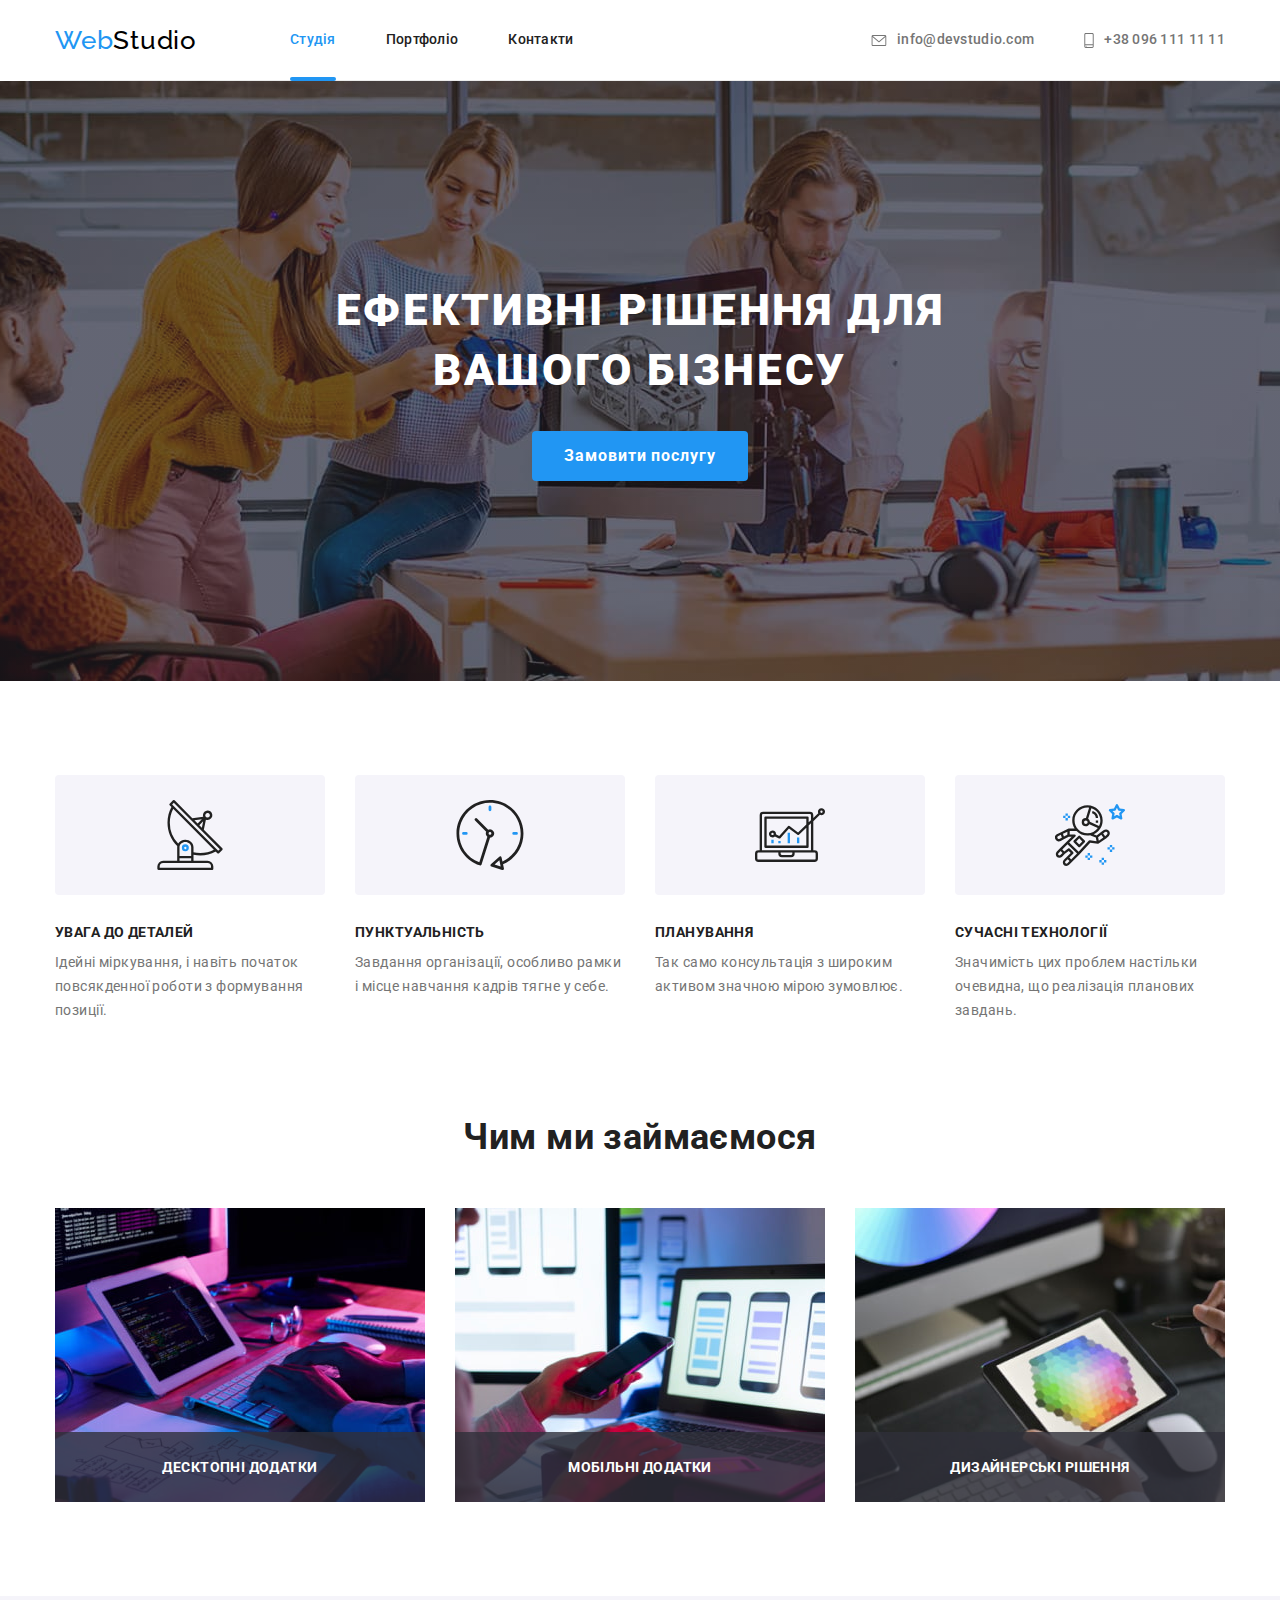
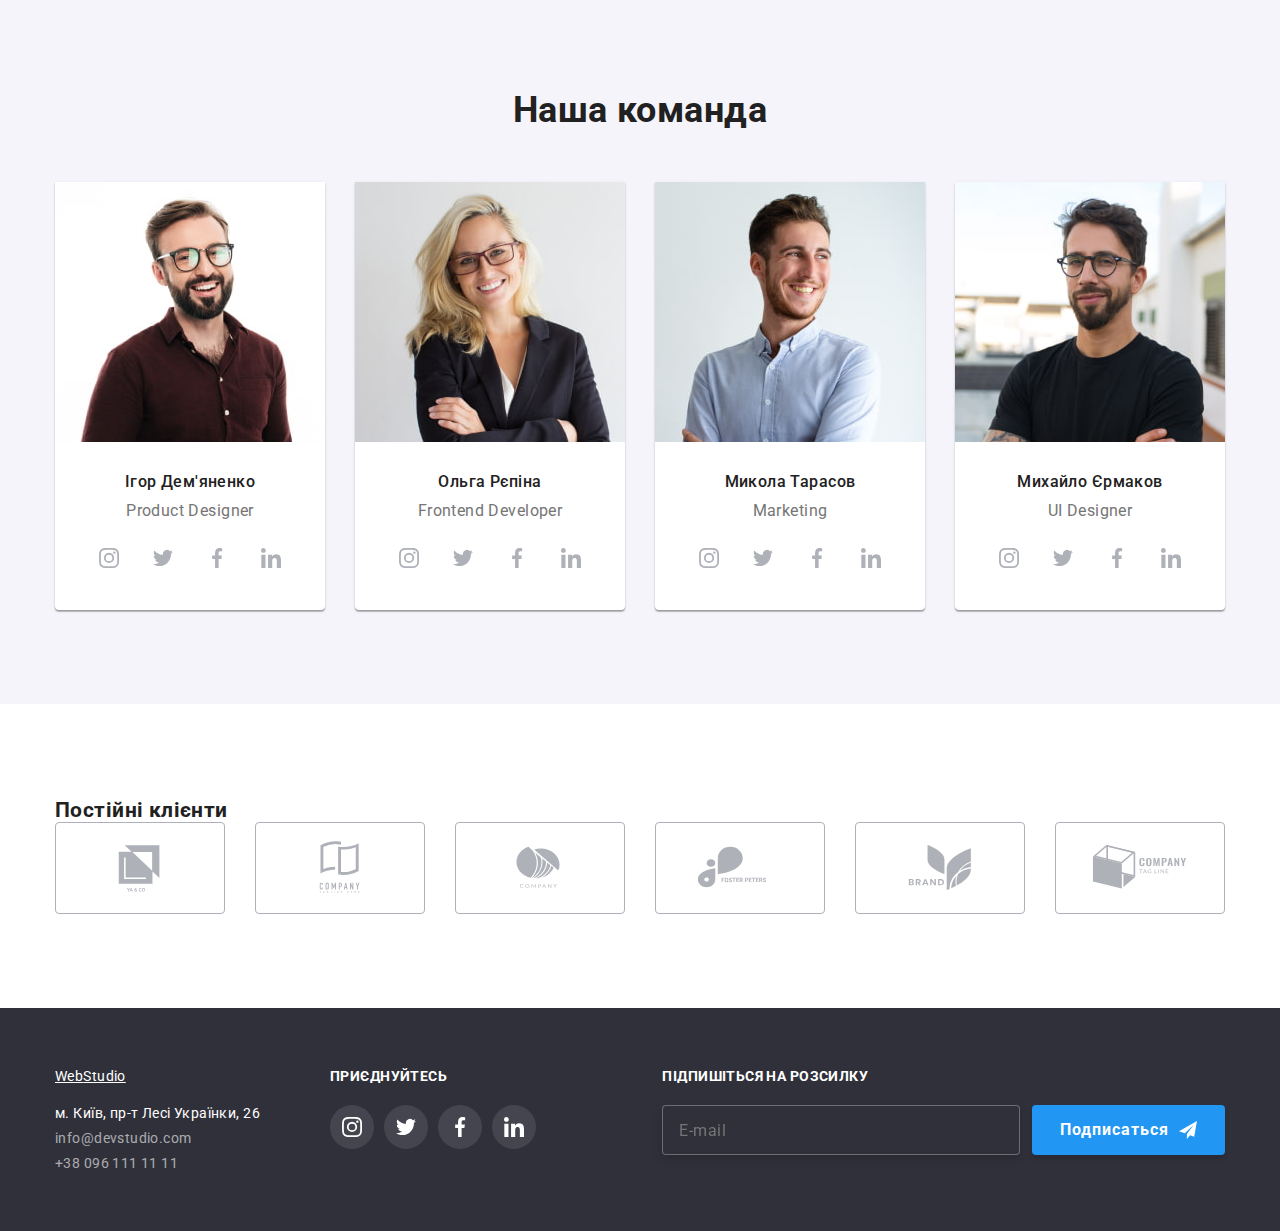
==== index.html @ 1194fc06 "1" ====
<!DOCTYPE html>
<html lang="uk">
  <head>
    <meta charset="UTF-8" />
    <meta http-equiv="X-UA-Compatible" content="IE=edge" />
    <meta name="viewport" content="width=device-width, initial-scale=1.0" />
    <title>WebStudio</title>
    <link
      href="https://fonts.googleapis.com/css2?family=Raleway:wght@700&family=Roboto:wght@400;500;700;900&display=swap"
      rel="stylesheet"
    />
    <link
      rel="stylesheet"
      href="https://cdnjs.cloudflare.com/ajax/libs/modern-normalize/1.1.0/modern-normalize.min.css"
    />
    <link rel="stylesheet" href="./css/styles.css" />
  </head>

  <body>
    <header class="container">
      <div class="site__header">
        <nav class="site__nav">
          <a lang="en" href="./index.html" class="site__logo">
            <span class="site__halflogo">Web</span>Studio</a
          >
          <ul class="nav__menu">
            <li>
              <a href="./index.html" class="nav__link nav__link--current">Студія</a>
            </li>
            <li><a href="./portfolio.html" class="nav__link">Портфоліо</a></li>
            <li><a href="" class="nav__link">Контакти</a></li>
          </ul>
        </nav>
        <ul class="contacts">
          <li class="contacts__list">
            <a lang="en" href="mailto:info@devstudio.com" class="contacts__link">
              <svg class="contacts__icon" width="16" height="12">
                <use href="./images/icons.svg#icon-envelope"></use>
              </svg>
              info@devstudio.com
            </a>
          </li>
          <li class="contacts__list">
            <a href="tel:+380961111111" class="contacts__link">
              <svg class="contacts__icon" width="10" height="16">
                <use href="./images/icons.svg#icon-smartphone"></use>
              </svg>
              +38 096 111 11 11
            </a>
          </li>
        </ul>
      </div>
    </header>
    <main>
      <div class="hero__overlay">
        <section class="hero__page">
          <h1 class="hero__title">ЕФЕКТИВНІ РІШЕННЯ ДЛЯ ВАШОГО БІЗНЕСУ</h1>
          <button data-modal-open type="button" class="hero__button">Замовити послугу</button>
        </section>
      </div>

      <section class="section">
        <div class="container">
          <h2 class="hidden">Наші переваги</h2>
          <ul class="advantage">
            <li class="advantage__list">
              <div class="advantage__body">
                <svg width="70" height="70">
                  <use href="./images/icons.svg#icon-antenna-1"></use>
                </svg>
              </div>
              <h3 class="advantage__subtitle">УВАГА ДО ДЕТАЛЕЙ</h3>
              <p class="advantage__text">
                Ідейні міркування, і навіть початок повсякденної роботи з формування позиції.
              </p>
            </li>
            <li class="advantage__list">
              <div class="advantage__body">
                <svg width="70" height="70">
                  <use href="./images/icons.svg#icon-clock-1"></use>
                </svg>
              </div>
              <h3 class="advantage__subtitle">ПУНКТУАЛЬНІСТЬ</h3>
              <p class="advantage__text">
                Завдання організації, особливо рамки і місце навчання кадрів тягне у себе.
              </p>
            </li>
            <li class="advantage__list">
              <div class="advantage__body">
                <svg width="70" height="70">
                  <use href="./images/icons.svg#icon-diagram"></use>
                </svg>
              </div>
              <h3 class="advantage__subtitle">ПЛАНУВАННЯ</h3>
              <p class="advantage__text">
                Так само консультація з широким активом значною мірою зумовлює.
              </p>
            </li>
            <li class="advantage__list">
              <div class="advantage__body">
                <svg width="70" height="70">
                  <use href="./images/icons.svg#icon-astronaut-1"></use>
                </svg>
              </div>
              <h3 class="advantage__subtitle">СУЧАСНІ ТЕХНОЛОГІЇ</h3>
              <p class="advantage__text">
                Значимість цих проблем настільки очевидна, що реалізація планових завдань.
              </p>
            </li>
          </ul>
        </div>
      </section>

      <section class="section">
        <div class="container">
          <h2 class="section__title">Чим ми займаємося</h2>
          <ul class="specialization">
            <li class="specialization__list">
              <div class="specialization__overlay">
                <img src="./images/1.jpg" alt="Створення вашого сайту" width="370" height="294" />
                <p class="specialization__text">ДЕСКТОПНІ ДОДАТКИ</p>
              </div>
            </li>
            <li class="specialization__list">
              <div class="specialization__overlay">
                <img src="./images/2.jpg" alt="Розробка макету" width="370" height="294" />
                <p class="specialization__text">МОБІЛЬНІ ДОДАТКИ</p>
              </div>
            </li>
            <li class="specialization__list">
              <div class="specialization__overlay">
                <img src="./images/3.jpg" alt="Робота над дизайном" width="370" height="294" />
                <p class="specialization__text">ДИЗАЙНЕРСЬКІ РІШЕННЯ</p>
              </div>
            </li>
          </ul>
        </div>
      </section>

      <section class="section">
        <div class="container">
          <h2 class="section__title">Наша команда</h2>
          <ul class="teammates">
            <li class="teammates__list">
              <img src="./images/4.jpg" alt="Наш продуктовий дизайнер" width="270" height="260" />
              <div class="teammates__body">
                <h3 class="teammates__name">Ігор Дем'яненко</h3>
                <p lang="en" class="teammates__profession">Product Designer</p>
                <ul class="social-networks">
                  <li class="social-networks__list">
                    <a href="" class="social-networks__link">
                      <svg width="20" height="20">
                        <use href="./images/icons.svg#icon-instagram"></use>
                      </svg>
                    </a>
                  </li>
                  <li class="social-networks__list">
                    <a href="" class="social-networks__link">
                      <svg width="20" height="20">
                        <use href="./images/icons.svg#icon-twitter"></use>
                      </svg>
                    </a>
                  </li>
                  <li class="social-networks__list">
                    <a href="" class="social-networks__link">
                      <svg width="20" height="20">
                        <use href="./images/icons.svg#icon-facebook"></use>
                      </svg>
                    </a>
                  </li>
                  <li class="social-networks__list">
                    <a href="" class="social-networks__link">
                      <svg width="20" height="20">
                        <use href="./images/icons.svg#icon-linkedin"></use>
                      </svg>
                    </a>
                  </li>
                </ul>
              </div>
            </li>
            <li class="teammates__list">
              <img src="./images/5.jpg" alt="Наш фронтенд розробник" width="270" height="260" />
              <div class="teammates__body">
                <h3 class="teammates__name">Ольга Рєпіна</h3>
                <p lang="en" class="teammates__profession">Frontend Developer</p>
                <ul class="social-networks">
                  <li class="social-networks__list">
                    <a href="" class="social-networks__link">
                      <svg width="20" height="20">
                        <use href="./images/icons.svg#icon-instagram"></use>
                      </svg>
                    </a>
                  </li>
                  <li class="social-networks__list">
                    <a href="" class="social-networks__link">
                      <svg width="20" height="20">
                        <use href="./images/icons.svg#icon-twitter"></use>
                      </svg>
                    </a>
                  </li>
                  <li class="social-networks__list">
                    <a href="" class="social-networks__link">
                      <svg width="20" height="20">
                        <use href="./images/icons.svg#icon-facebook"></use>
                      </svg>
                    </a>
                  </li>
                  <li class="social-networks__list">
                    <a href="" class="social-networks__link">
                      <svg width="20" height="20">
                        <use href="./images/icons.svg#icon-linkedin"></use>
                      </svg>
                    </a>
                  </li>
                </ul>
              </div>
            </li>
            <li class="teammates__list">
              <img src="./images/6.jpg" alt="Наш маркетолог" width="270" height="260" />
              <div class="teammates__body">
                <h3 class="teammates__name">Микола Тарасов</h3>
                <p lang="en" class="teammates__profession">Marketing</p>
                <ul class="social-networks">
                  <li class="social-networks__list">
                    <a href="" class="social-networks__link">
                      <svg width="20" height="20">
                        <use href="./images/icons.svg#icon-instagram"></use>
                      </svg>
                    </a>
                  </li>
                  <li class="social-networks__list">
                    <a href="" class="social-networks__link">
                      <svg width="20" height="20">
                        <use href="./images/icons.svg#icon-twitter"></use>
                      </svg>
                    </a>
                  </li>
                  <li class="social-networks__list">
                    <a href="" class="social-networks__link">
                      <svg width="20" height="20">
                        <use href="./images/icons.svg#icon-facebook"></use>
                      </svg>
                    </a>
                  </li>
                  <li class="social-networks__list">
                    <a href="" class="social-networks__link">
                      <svg width="20" height="20">
                        <use href="./images/icons.svg#icon-linkedin"></use>
                      </svg>
                    </a>
                  </li>
                </ul>
              </div>
            </li>
            <li class="teammates__list">
              <img src="./images/7.jpg" alt="Наш ЮІ дизайнер" width="270" height="260" />
              <div class="teammates__body">
                <h3 class="teammates__name">Михайло Єрмаков</h3>
                <p lang="en" class="teammates__profession">UI Designer</p>
                <ul class="social-networks">
                  <li class="social-networks__list">
                    <a href="" class="social-networks__link">
                      <svg width="20" height="20">
                        <use href="./images/icons.svg#icon-instagram"></use>
                      </svg>
                    </a>
                  </li>
                  <li class="social-networks__list">
                    <a href="" class="social-networks__link">
                      <svg width="20" height="20">
                        <use href="./images/icons.svg#icon-twitter"></use>
                      </svg>
                    </a>
                  </li>
                  <li class="social-networks__list">
                    <a href="" class="social-networks__link">
                      <svg width="20" height="20">
                        <use href="./images/icons.svg#icon-facebook"></use>
                      </svg>
                    </a>
                  </li>
                  <li class="social-networks__list">
                    <a href="" class="social-networks__link">
                      <svg width="20" height="20">
                        <use href="./images/icons.svg#icon-linkedin"></use>
                      </svg>
                    </a>
                  </li>
                </ul>
              </div>
            </li>
          </ul>
        </div>
      </section>

      <section class="section clients">
        <div class="container">
          <h2 class="title-section">Постійні клієнти</h2>
          <ul class="page-clients">
            <li class="container-icon">
              <a href="" class="link-clients"
                ><svg width="106" height="60">
                  <use href="./images/icons.svg#icon-company1"></use>
                </svg>
              </a>
            </li>
            <li class="container-icon">
              <a href="" class="link-clients"
                ><svg width="106" height="60">
                  <use href="./images/icons.svg#icon-company2"></use>
                </svg>
              </a>
            </li>
            <li class="container-icon">
              <a href="" class="link-clients"
                ><svg width="106" height="60">
                  <use href="./images/icons.svg#icon-company3"></use>
                </svg>
              </a>
            </li>
            <li class="container-icon">
              <a href="" class="link-clients"
                ><svg width="106" height="60">
                  <use href="./images/icons.svg#icon-company4"></use>
                </svg>
              </a>
            </li>
            <li class="container-icon">
              <a href="" class="link-clients"
                ><svg width="106" height="60">
                  <use href="./images/icons.svg#icon-company5"></use>
                </svg>
              </a>
            </li>
            <li class="container-icon">
              <a href="" class="link-clients"
                ><svg width="106" height="60">
                  <use href="./images/icons.svg#icon-company6"></use>
                </svg>
              </a>
            </li>
          </ul>
        </div>
      </section>
    </main>

    <footer class="page-footer">
      <div class="container divfooter">
        <div>
          <a lang="en" href="./index.html" class="logo footer">
            <span class="halflogo">Web</span>Studio</a
          >
          <address class="address">
            <ul class="ulfooter">
              <li class="lifooter">
                <a
                  class="link addresslink"
                  href="https://www.google.com/maps/place/%D0%B1%D1%83%D0%BB.+%D0%9B%D0%B5%D1%81%D0%B8+%D0%A3%D0%BA%D1%80%D0%B0%D0%B8%D0%BD%D0%BA%D0%B8,+26,+%D0%9A%D0%B8%D0%B5%D0%B2,+02000/@50.4265807,30.5383858,17z/data=!3m1!4b1!4m5!3m4!1s0x40d4cf0e033ecbe9:0x57a4dffefec77da0!8m2!3d50.4265807!4d30.5383858"
                  target="_blank"
                  rel="noopener noreferrer"
                  >м. Київ, пр-т Лесі Українки, 26</a
                >
              </li>
              <li class="lifooter">
                <a lang="en" href="mailto:info@devstudio.com" class="contacts-footer">
                  info@devstudio.com</a
                >
              </li>
              <li class="lifooter">
                <a href="tel:+380961111111" class="contacts-footer">+38 096 111 11 11</a>
              </li>
            </ul>
          </address>
        </div>
        <div class="social-footer">
          <b class="makeit">ПРИЄДНУЙТЕСЬ</b>
          <ul class="footer-links">
            <li class="social-list">
              <a href="" class="social-networks__link">
                <svg width="20" height="20">
                  <use href="./images/icons.svg#icon-instagram"></use>
                </svg>
              </a>
            </li>
            <li class="social-list">
              <a href="" class="social-networks__link">
                <svg width="20" height="20">
                  <use href="./images/icons.svg#icon-twitter"></use>
                </svg>
              </a>
            </li>
            <li class="social-list">
              <a href="" class="social-networks__link">
                <svg width="20" height="20">
                  <use href="./images/icons.svg#icon-facebook"></use>
                </svg>
              </a>
            </li>
            <li class="social-list">
              <a href="" class="social-networks__link">
                <svg width="20" height="20">
                  <use href="./images/icons.svg#icon-linkedin"></use>
                </svg>
              </a>
            </li>
          </ul>
        </div>
        <div class="form-footer">
          <form class="form">
            <b class="form-title">ПІДПИШІТЬСЯ НА РОЗСИЛКУ</b>
            <div class="form-elements">
              <label for="mail"></label>
              <input type="email" name="mail" id="mail" placeholder="E-mail" />
              <button class="button-subscribe" type="button">
                Подписаться
                <svg class="subscribe-icon" width="18" height="18">
                  <use href="./images/icons.svg#icon-icon-send"></use>
                </svg>
              </button>
            </div>
          </form>
        </div>
      </div>
    </footer>
    <div class="backdrop is-hidden" data-modal>
      <div class="modal">
        <form class="form js-speaker-form">
          <button type="button" class="close-modal" data-modal-close>
            <svg class="close-button" width="30" height="30">
              <use href="./images/icons.svg#icon-close-black-18dp-2-1"></use>
            </svg>
          </button>
          <b class="modal-title">Залиште свої дані, ми вам передзвонимо</b>
          <div class="form-field">
            <label class="form-text" for="name">Ім'я</label>
            <input class="field-form" type="text" name="name" id="name" />
            <svg class="icon-form" width="18" height="18">
              <use href="./images/icons.svg#icon-person-black"></use>
            </svg>
          </div>

          <div class="form-field">
            <label class="form-text" for="tel">Телефон</label>
            <input class="field-form" type="tel" name="tel" id="tel" />
            <svg class="icon-form" width="18" height="18">
              <use href="./images/icons.svg#icon-phone-black"></use>
            </svg>
          </div>

          <div class="form-field">
            <label class="form-text" for="email">Пошта</label>
            <input class="field-form" type="email" name="email" id="email" />
            <svg class="icon-form" width="18" height="18">
              <use href="./images/icons.svg#icon-email-black"></use>
            </svg>
          </div>

          <div class="form-field">
            <label class="form-text" for="comment">Коментар</label>
            <textarea
              class=""
              name="comment"
              id="comment"
              rows="8"
              placeholder="Введіть текст"
            ></textarea>
          </div>

          <div class="form-field-agree">
            <label class="contract-text">
              <input class="checkbox" type="checkbox" name="policy" />
              <svg class="icon-checkbox" width="16" height="15">
                <use href="./images/icons.svg#icon-icon-check"></use>
              </svg>

              <svg class="tutitu" width="16" height="15">
                <use href="./images/icons.svg#icon-empty-checkbox"></use>
              </svg>

              Погоджуюся з розсилкою та приймаю&nbsp;
              <a class="link-contract" href="">Умови договору</a>
            </label>
          </div>

          <div class="button-sub">
            <button class="button-submit" type="submit">Відправити</button>
          </div>
        </form>
      </div>
    </div>
    <script src="./js/modal.js"></script>
  </body>
</html>
---- css/styles.css ----
/*  ГЛАВНОЕ */

:root {
  --primary-text-color: #212121;
  --interactive-color: #2196f3;
  --secondary-text-color: #757575;
  --background-text-color: #ffffff;
  --logo-color-header: #000000;
  --footer-backgroud-color: #2f303a;
  --background-section-color: #f5f4fa;
  --border-color: #eeeeee;
  --color-icons: #afb1b8;
}

body {
  background-color: #ffffff;
  color: var(--primary-text-color);
  font-family: Roboto, sans-serif;
  font-size: 14px;
  letter-spacing: 0.03em;
}

.container {
  margin-right: auto;
  margin-left: auto;
  width: 1200px;
  padding-left: 15px;
  padding-right: 15px;
}

.section {
  padding-top: 94px;
  padding-bottom: 94px;
  background-color: var(--background-text-color);
}

.section:nth-child(2) {
  padding-bottom: 0px;
}

.section:nth-child(4) {
  background-color: var(--background-section-color);
}

h1,
h2,
h3,
h4,
h5,
h6 {
  margin-top: 0;
  margin-bottom: 0;
}

p {
  margin-top: 0;
  margin-bottom: 0;
}

ul {
  margin: 0;
  padding: 0;
  list-style: none;
}

/* ЛОГОТИП */

.site__halflogo {
  color: var(--interactive-color);
}

.site__logo {
  color: var(--logo-color-header);
  font-family: Raleway, sans-serif;
  font-size: 26px;
  line-height: 1.19;
  text-decoration: none;
  letter-spacing: 0.03em;
}

.footer {
  color: var(--background-text-color);
}

.link {
  text-decoration: none;
}

/* ХЕДЕР */

header {
  border-bottom: 1px solid #ececec;
}

.site__header {
  display: flex;
  color: var(--secondary-text-color);
  letter-spacing: 0.02em;
  font-weight: 500;
  line-height: 1.14;
  align-items: center;
}

.site__nav {
  display: flex;
  align-items: center;
}

.nav__menu {
  display: flex;
  margin-left: 93px;
  gap: 50px;

  transition-property: color;
  transition-duration: 250ms;
  transition-timing-function: cubic-bezier(0.4, 0, 0.2, 1);
}

.nav__menu a {
  padding-top: 32px;
  padding-bottom: 32px;
  display: block;
}

.contacts {
  display: flex;
  list-style: none;
  margin-left: auto;
}

.contacts__list:last-child {
  margin-left: 50px;
}

.nav__menu .link:hover,
.nav__menu .link:focus {
  color: var(--interactive-color);
}

/* ГЛАВНАЯ СЕКЦИЯ */

.hero__page {
  padding-top: 200px;
  padding-bottom: 200px;
  text-align: center;
}

.hero__overlay {
  height: 600px;
  max-width: 1600px;
  margin-left: auto;
  margin-right: auto;
  background-image: linear-gradient(to right, rgba(47, 48, 58, 0.4), rgba(47, 48, 58, 0.4)),
    url(../images/main-background.jpg);
  background-size: cover;
  background-position: center;
  background-color: #c4c4c4;
}

.hero__title {
  color: var(--background-text-color);
  letter-spacing: 0.06em;
  font-size: 44px;
  line-height: 1.36;
  font-weight: 900;
  width: 696px;
  margin-left: auto;
  margin-right: auto;
}

/* Секция 2 */

.advantage {
  display: flex;
  padding: initial;
}

.advantage__list {
  width: 270px;
  margin-right: 30px;
  list-style: none;
  background-color: var(--background-text-color);
  text-align: left;
}

.advantage__list:last-child {
  margin-right: 0;
}

.advantage__list:first-child {
  margin-left: 0;
}

.advantage__subtitle {
  color: var(--primary-text-color);
  font-weight: 700;
  line-height: 1.14;
  margin-bottom: 10px;
  font-size: 14px;
}

.section .advantage__text {
  color: var(--secondary-text-color);
  line-height: 1.71;
}

/* Секция 3 */

.specialization {
  display: flex;
  padding: initial;
  list-style: none;
}

.specialization__list {
  margin-right: 30px;
  background-color: var(--border-color);
}

.specialization__list:last-child {
  margin-right: 0;
}

.three {
  padding-bottom: 0;
}

.section__title {
  text-align: center;
  font-size: 36px;
  line-height: 1.16;
  font-weight: 700;
  margin-bottom: 50px;
  color: var(--primary-text-color);
}

/* Секция 4 */

.teammates {
  display: flex;
}

.teammates__list {
  margin-right: 30px;
  background-color: var(--background-text-color);
  box-shadow: 0px 1px 3px rgba(0, 0, 0, 0.12), 0px 1px 1px rgba(0, 0, 0, 0.14),
    0px 2px 1px rgba(0, 0, 0, 0.2);
  border-radius: 0px 0px 4px 4px;
  text-align: center;
}

.teammates__list:last-child {
  margin-right: 0;
}

.teammates__name {
  color: var(--primary-text-color);
  font-weight: 500;
  font-size: 16px;
  line-height: 1.19;
}

.teammates__profession {
  color: var(--secondary-text-color);
  font-size: 16px;
  line-height: 1.19;
  margin-top: 10px;
}

.teammates__body {
  padding-top: 30px;
  padding-bottom: 30px;
}

.social-networks__list {
  width: 44px;
}

/* СЕКЦИЯ 5 (Кнопки) */

.portfolio-filter {
  display: flex;
  list-style: none;
  padding-left: 0;
  margin-bottom: 50px;
  gap: 8px;
}

.portfolio-filter__list:last-child {
  margin-right: 298px;
}

.portfolio-filter__list:first-child {
  margin-left: 297px;
}

/* Секция 5 (Портфолио) */

.portfolio {
  background-color: var(--background-text-color);
}

.portfolio-project {
  /* !!! ИДЕАЛ НАЧАЛО !!! */
  display: flex; /* В случае изменения ширины макета меняем ширину в divfive и container, узнаем кол-во и размер отступов (формула) + плюс кол-во елементов в строке */
  flex-wrap: wrap;
  list-style: none;
  padding-left: 0;
}

.portfolio-project__list {
  width: calc((100% - 2 * 30px) / 3);
  background-color: var(--background-text-color);
  margin-right: 30px;
  margin-bottom: 30px;
}

.portfolio-project__list:nth-child(3n) {
  margin-right: 0;
}

.portfolio-project__list:nth-last-child(-n + 3) {
  margin-bottom: 0;
}

.project__title {
  color: var(--primary-text-color);
  font-size: 18px;
  line-height: 2;
  letter-spacing: 0.06em;
}

.project__category {
  color: var(--secondary-text-color);
  font-size: 16px;
  line-height: 1.88;
  margin-top: 4px;
}

.project__border {
  padding-top: 20px;
  padding-bottom: 20px;
  padding-left: 24px;
  padding-right: 24px;
  border-left: 1px solid var(--border-color);
  border-right: 1px solid var(--border-color);
  border-bottom: 1px solid var(--border-color);
}

.project {
  display: block;
  text-decoration: none;

  transition-property: box-shadow;
  transition-duration: 250ms;
  transition-timing-function: cubic-bezier(0.4, 0, 0.2, 1);
}

.project:hover {
  box-shadow: 0px 1px 1px rgba(0, 0, 0, 0.12), 0px 4px 4px rgba(0, 0, 0, 0.06),
    1px 4px 6px rgba(0, 0, 0, 0.16);
}

/* ФУТЕР */

.page-footer {
  padding-top: 60px;
  padding-bottom: 60px;
  background-color: var(--footer-backgroud-color);
}

.ulfooter {
  display: block;
  flex-wrap: wrap;
  padding: initial;
}

.lifooter {
  margin-bottom: 9px;
  list-style: none;
}

.lifooter:last-child {
  margin-bottom: 0;
}

.addresslink {
  color: #ffffff;
}

.address {
  font-style: normal;
  margin-top: 20px;
}

.link.addresslink {
  transition-property: color;
  transition-duration: 250ms;
  transition-timing-function: cubic-bezier(0.4, 0, 0.2, 1);
}

.link.addresslink:hover,
.link.addresslink:focus {
  color: var(--interactive-color);
}

/* КОНТАКТЫ */

.contacts__link {
  display: flex;
  color: var(--secondary-text-color);
  letter-spacing: 0.02em;
  text-decoration: none;
  fill: currentColor;
  align-items: center;

  transition-property: color, fill;
  transition-duration: 250ms;
  transition-timing-function: cubic-bezier(0.4, 0, 0.2, 1);
}

.contacts__link:hover,
.contacts__link:focus {
  fill: var(--interactive-color);
  color: var(--interactive-color);
}

.contacts-footer {
  color: rgba(255, 255, 255, 0.6);
  text-decoration: none;
  font-weight: normal;
  display: block;

  transition-property: color;
  transition-duration: 250ms;
  transition-timing-function: cubic-bezier(0.4, 0, 0.2, 1);
}

.contacts-footer:hover,
.contacts-footer:focus {
  color: var(--interactive-color);
}

/* КНОПКИ */

.hero__button {
  color: var(--background-text-color);
  background-color: var(--interactive-color);
  letter-spacing: 0.06em;
  font-weight: 700;
  font-size: 16px;
  line-height: 1.88;
  cursor: pointer;
  border-radius: 4px;
  padding: 10px 32px;
  min-width: 130px;
  border: 0 solid transparent;
  margin-top: 30px;

  transition-property: box-shadow, background-color;
  transition-duration: 250ms;
  transition-timing-function: cubic-bezier(0.4, 0, 0.2, 1);
}

.portfolio-filter__button:hover,
.portfolio-filter__button:focus {
  box-shadow: 0px 4px 4px rgba(0, 0, 0, 0.15);
  background-color: var(--interactive-color);
  background-color: var(--interactive-color);
  color: var(--background-text-color);
  box-shadow: 0px 3px 1px rgba(0, 0, 0, 0.1), 0px 1px 2px rgba(0, 0, 0, 0.08),
    0px 2px 2px rgba(0, 0, 0, 0.12);
}

.portfolio-filter__button {
  font-family: inherit;
  color: var(--primary-text-color);
  background-color: var(--background-section-color);
  font-weight: 500;
  font-size: 16px;
  line-height: 1.63;
  cursor: pointer;
  border-radius: 4px;
  padding: 6px 22px;
  border: 0 solid transparent;

  transition-property: box-shadow, color, background-color;
  transition-duration: 250ms;
  transition-timing-function: cubic-bezier(0.4, 0, 0.2, 1);
}

/* СПРЯТАННЫЙ ЕЛЕМЕНТ */

.hidden {
  position: absolute;
  white-space: nowrap;
  width: 0;
  height: 0;
  overflow: hidden;
}

img {
  display: block;
  max-width: 100%;
  height: auto;
}

/* ИКОНКИ НАШИ ПЛЮСЫ */

.advantage__body {
  background-color: var(--background-section-color);
  border-radius: 4px;
  margin-bottom: 30px;
  height: 120px;
  display: flex;
  align-items: center;
  justify-content: center;
}

/* СЕКЦИЯ ПОСТОЯННЫХ КЛИЕНТОВ */

.page-clients {
  display: flex;
  gap: 30px;
}

.link-clients {
  display: block;
  border: 1px solid var(--color-icons);
  border-radius: 4px;
  cursor: pointer;
  width: 170px;
  height: 92px;
  fill: var(--color-icons);
  display: flex;
  align-items: center;
  justify-content: center;

  transition-property: fill, border-color;
  transition-duration: 250ms;
  transition-timing-function: cubic-bezier(0.4, 0, 0.2, 1);
}

.link-clients:hover,
.link-clients:focus {
  fill: var(--interactive-color);
  border-color: var(--interactive-color);
}

/* ИКОНКИ СОЦ СЕТЕЙ */

.social-networks {
  display: flex;
  justify-content: center;
  gap: 10px;
  padding-top: 16px;
}

.social-networks__link {
  fill: var(--color-icons);
  height: 44px;
  width: 100%;
  display: flex;
  justify-content: center;
  align-items: center;
  background-color: #2196f3;
  background: rgba(255, 255, 255, 0.1);
  border-radius: 50%;

  transition-property: fill, border-radius, background-color;
  transition-duration: 250ms;
  transition-timing-function: cubic-bezier(0.4, 0, 0.2, 1);
}

.social-networks__link:hover,
.social-networks__link:focus {
  fill: var(--background-text-color);
  background-color: var(--interactive-color);
  border-radius: 50%;
}

/* Иконки контактов */

.contacts__icon {
  margin-right: 10px;
  padding-top: 1px;
}

/* Иконки футер */

.makeit {
  font-weight: 700;
  font-size: 14px;
  line-height: 1.14px;
  letter-spacing: 0.03em;
  color: var(--background-text-color);
}

.divfooter {
  display: flex;
  align-items: baseline;
}

.social-list {
  width: 44px;
}

.footer-links {
  display: flex;
  gap: 10px;
  margin-top: 20px;
}

.social-footer {
  margin-left: 70px;
}

.social-list a {
  fill: var(--background-text-color);
}

/* УРОК ПОЗИЦИОНИРОВАНИЕ */

/* ОВЕРЛЕЙ ПОРТФОЛИО */

.project__overlay {
  position: relative;
  overflow: hidden;
}

.project__overlay-body {
  position: absolute;
  display: flex;
  width: 100%;
  height: 100%;
  opacity: 1;
  transition: opacity 250ms cubic-bezier(0.4, 0, 0.2, 1);
  background: rgba(33, 150, 243, 0.9);
}

.portfolio-project__list:hover .project__overlay-body,
.portfolio-project__list:focus .project__overlay-body {
  top: 100%;
  transform: translate(0%, -100%);
  transition: transform 250ms cubic-bezier(0.4, 0, 0.2, 1);
}

.project__overlay-text {
  color: #ffffff;
  font-size: 18px;
  line-height: 1.56;
  letter-spacing: 0.03em;
  display: flex;
  align-items: center;
  padding-left: 24px;
  padding-right: 24px;
}

/* МОДАЛЬНОЕ ОКНО */

.backdrop {
  position: fixed;
  top: 0;
  bottom: 0;
  width: 100%;
  height: 100%;
  background-color: rgba(0, 0, 0, 0.2);

  opacity: 1;
  transition: opacity 250ms cubic-bezier(0.4, 0, 0.2, 1);
  transition: background-color 250ms cubic-bezier(0.4, 0, 0.2, 1);
}

.backdrop.is-hidden {
  pointer-events: none;
  opacity: 0;
  transition: opacity 250ms cubic-bezier(0.4, 0, 0.2, 1);
}

.modal {
  position: absolute;
  top: 50%;
  left: 50%;
  transform: translate(-50%, -50%) scale(1);
  padding: 40px 40px 40px 40px;

  background: var(--background-text-color);
  box-shadow: 0px 1px 3px rgba(0, 0, 0, 0.12), 0px 1px 1px rgba(0, 0, 0, 0.14),
    0px 2px 1px rgba(0, 0, 0, 0.2);
  border-radius: 4px;

  width: 528px;
  background-color: var(--background-text-color);

  transition: transform 250ms cubic-bezier(0.4, 0, 0.2, 1);
}

.close-modal {
  background-color: #ffffff;
  border: none;
  position: absolute;
  top: -7%;
  right: -9%;
}

.close-button {
  background: #ffffff;
  border: 1px solid rgba(0, 0, 0, 0.1);
  border-radius: 50%;

  cursor: pointer;
  padding: 5px;
}

.close-modal:hover,
.close-modal:focus {
  fill: var(--interactive-color);
  transition: fill 250ms cubic-bezier(0.4, 0, 0.2, 1);
}

.backdrop.is-hidden .modal {
  transform: translate(-50%, -50%) scale(0.9);
  transition: transform 2500ms cubic-bezier(0.4, 0, 0.2, 1);
}

/* ЧИМ МИ ЗАЙМАЄМОСЯ ОВЕРЛЕЙ */

.specialization__overlay {
  position: relative;
}

.specialization__text {
  position: absolute;

  font-style: normal;
  font-weight: 700;
  line-height: 1.14;
  letter-spacing: 0.03em;
  color: var(--background-text-color);

  padding-bottom: 27px;
  bottom: 0px;
  transition: 250ms opacity cubic-bezier(0.4, 0, 0.2, 1);
  opacity: 1;
  width: 100%;
  height: 100%;
  display: flex;
  align-items: flex-end;
  justify-content: center;
}

.specialization__overlay::before {
  content: '';
  position: absolute;

  width: 370px;
  height: 70px;
  background: rgba(47, 48, 58, 0.8);
  opacity: 1;
  bottom: 0;
  transition: 250ms opacity cubic-bezier(0.4, 0, 0.2, 1);
}

/* НИЖНЕЕ ПОДЧЕРКИВАНИЕ */

.nav__link {
  text-decoration: none;
  color: var(--primary-text-color);
}

.nav__link:hover,
.nav__link:focus {
  color: var(--interactive-color);
}

.nav__link--current {
  position: relative;
  color: var(--interactive-color);
}

.nav__link--current::after {
  content: '';
  position: absolute;
  background-color: var(--interactive-color);
  border-radius: 2px;
  width: 100%;
  height: 4px;
  bottom: -1px;
  left: 0;
}

/* ФОРМА ФУТЕР*/

.form-footer {
  display: flex;
  margin-left: auto;
  background-color: #2196f3;
  background-color: var(--footer-backgroud-color);
}

.form {
  display: block;
}

.form-title {
  font-weight: 700;
  line-height: 1.14;
  letter-spacing: 0.03em;
  color: var(--background-text-color);
}

.form-elements {
  margin-top: 20px;
  display: flex;
}

.form-elements input {
  font-size: 16px;
  line-height: 20px;
  letter-spacing: 0.03em;

  background-color: var(--footer-backgroud-color);
  border: 1px solid rgba(255, 255, 255, 0.3);
  filter: drop-shadow(0px 4px 4px rgba(0, 0, 0, 0.15));
  color: var(--background-text-color);
  border-radius: 4px;
  width: 358px;
  height: 50px;
  padding-left: 16px;
}

.button-subscribe {
  background-color: var(--interactive-color);
  font-family: 'Roboto';
  font-weight: 700;
  font-size: 16px;
  line-height: 1.88;

  letter-spacing: 0.06em;

  color: var(--background-text-color);
  box-shadow: 0px 4px 4px rgba(0, 0, 0, 0.15);
  border-radius: 4px;

  padding: 10px 28px 10px 28px;

  cursor: pointer;

  display: flex;
  align-items: center;

  margin-left: 12px;

  border: none;
}

.subscribe-icon {
  margin-left: 10px;
  fill: var(--background-text-color);
}

/* ОФОРМЛЕНИЕ МОДАЛКИ */

.modal-title {
  display: flex;
  justify-content: center;
  font-family: 'Roboto';
  font-weight: 700;
  font-size: 1.15;
  line-height: 23px;
  letter-spacing: 0.03em;
  color: var(--primary-text-color);
  margin-bottom: 12px;
  font-size: 20px;
}

.form-field {
  display: block;
  position: relative;
}

.js-speaker-form {
  position: relative;
}

.form-field input {
  width: 100%;
  border: 1px solid rgba(33, 33, 33, 0.2);
  border-radius: 4px;
  height: 40px;
  cursor: pointer;
  padding-left: 42px;
}

.form-field input:hover {
  border-color: var(--interactive-color);
  transition: border-color 250ms cubic-bezier(0.4, 0, 0.2, 1);
}

.form-field:hover .icon-form {
  fill: var(--interactive-color);
  transition: fill 250ms cubic-bezier(0.4, 0, 0.2, 1);
}

.field-form:focus ~ svg {
  fill: var(--interactive-color);
  transition: fill 250ms cubic-bezier(0.4, 0, 0.2, 1);
}

.form-field textarea {
  width: 100%;
  height: 120px;
  resize: none;
  border: 1px solid rgba(33, 33, 33, 0.2);
  border-radius: 4px;
  margin-top: 4px;
  margin-bottom: 10px;
  padding-top: 12px;
  padding-left: 16px;
  cursor: pointer;
}

.form-field textarea:hover,
.form-field textarea:focus {
  border-color: var(--interactive-color);
  transition: border-color 250ms cubic-bezier(0.4, 0, 0.2, 1);
}

.contract-text {
  display: flex;
  justify-content: center;
  align-items: center;
  line-height: 1.71;
  letter-spacing: 0.03em;
  color: var(--secondary-text-color);
}

.agree {
  display: flex;
  justify-content: center;
  align-items: center;
}

.agree input {
  width: 16px;
  margin-right: 8.38px;
}

.field-form {
  margin-top: 4px;
  margin-bottom: 10px;
}

.link-contract {
  color: var(--interactive-color);
}

.button-submit {
  font-family: 'Roboto';
  font-weight: 700;
  font-size: 16px;
  line-height: 1.86;
  letter-spacing: 0.06em;
  color: var(--background-text-color);

  background: var(--interactive-color);
  box-shadow: 0px 4px 4px rgba(0, 0, 0, 0.15);
  border-radius: 4px;
  padding: 10px 52px 10px 52px;
  border: none;
  margin-top: 30px;
  cursor: pointer;
}

.button-sub {
  display: flex;
  justify-content: center;
}

.form-text {
  line-height: 1.17;
  letter-spacing: 0.01em;
  color: var(--secondary-text-color);
}

.field-form {
  position: relative;
}

.icon-form {
  position: absolute;
  top: 45%;
  left: 12px;
  pointer-events: none;
}

.checkbox {
  -webkit-appearance: none;
  -moz-appearance: none;
  appearance: none;
  position: absolute;
}

.icon-checkbox {
  margin-right: 7px;
}

.checkbox:checked + .icon-checkbox {
  opacity: 1;
  transition: opacity 250ms cubic-bezier(0.4, 0, 0.2, 1);
  border: 0.2px solid var(--background-text-color);
  transition: border 250ms cubic-bezier(0.4, 0, 0.2, 1);
}

.checkbox + .icon-checkbox {
  opacity: 0;
  transition: opacity 250ms cubic-bezier(0.4, 0, 0.2, 1);
}

.checkbox:checked + .icon-checkbox {
  opacity: 1;
  transition: opacity 250ms cubic-bezier(0.4, 0, 0.2, 1);
  border: 0.2px solid var(--background-text-color);
  transition: border 250ms cubic-bezier(0.4, 0, 0.2, 1);
}

.checkbox + .icon-checkbox {
  opacity: 0;
  transition: opacity 250ms cubic-bezier(0.4, 0, 0.2, 1);
}

.tutitu {
  position: absolute;
  margin-right: 390px;
}

.checkbox:checked ~ .tutitu {
  opacity: 0;
  transition: opacity 250ms cubic-bezier(0.4, 0, 0.2, 1);
}

.checkbox ~ .tutitu {
  opacity: 1;
  transition: opacity 250ms cubic-bezier(0.4, 0, 0.2, 1);
}
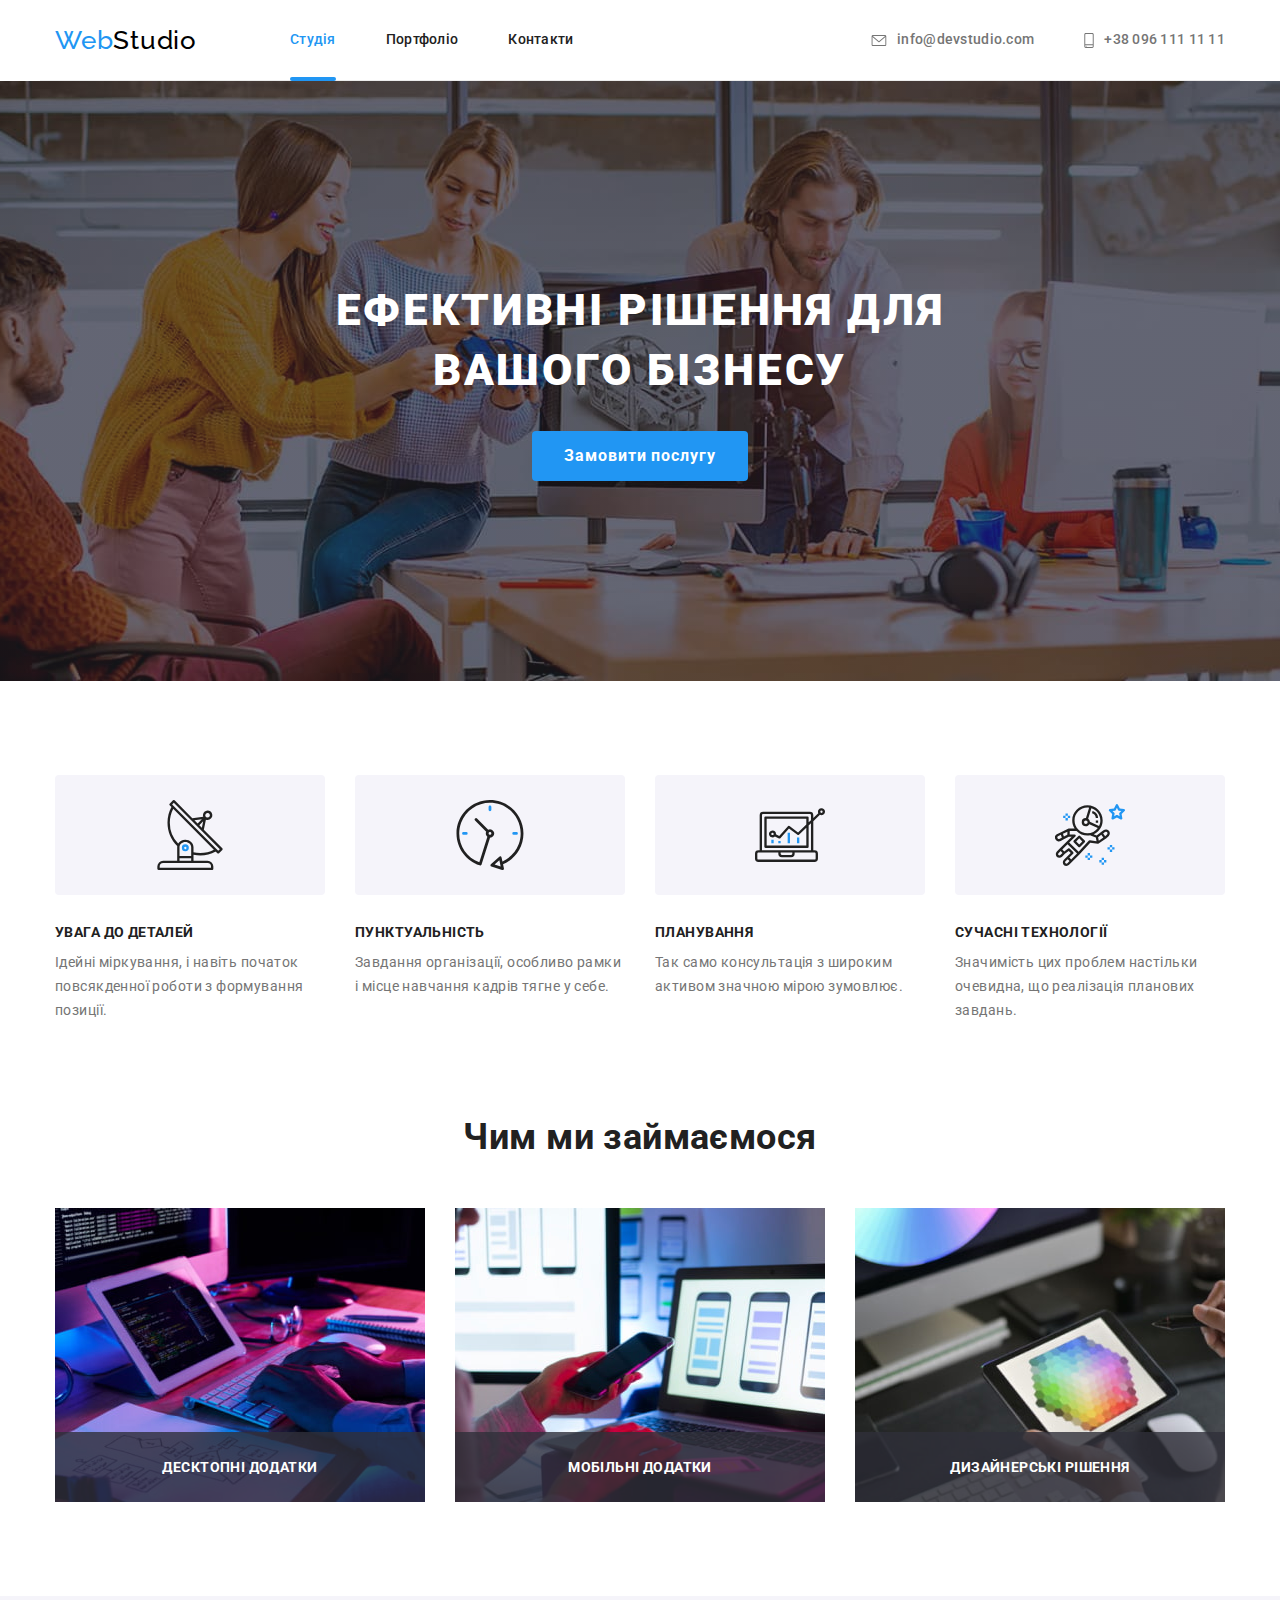
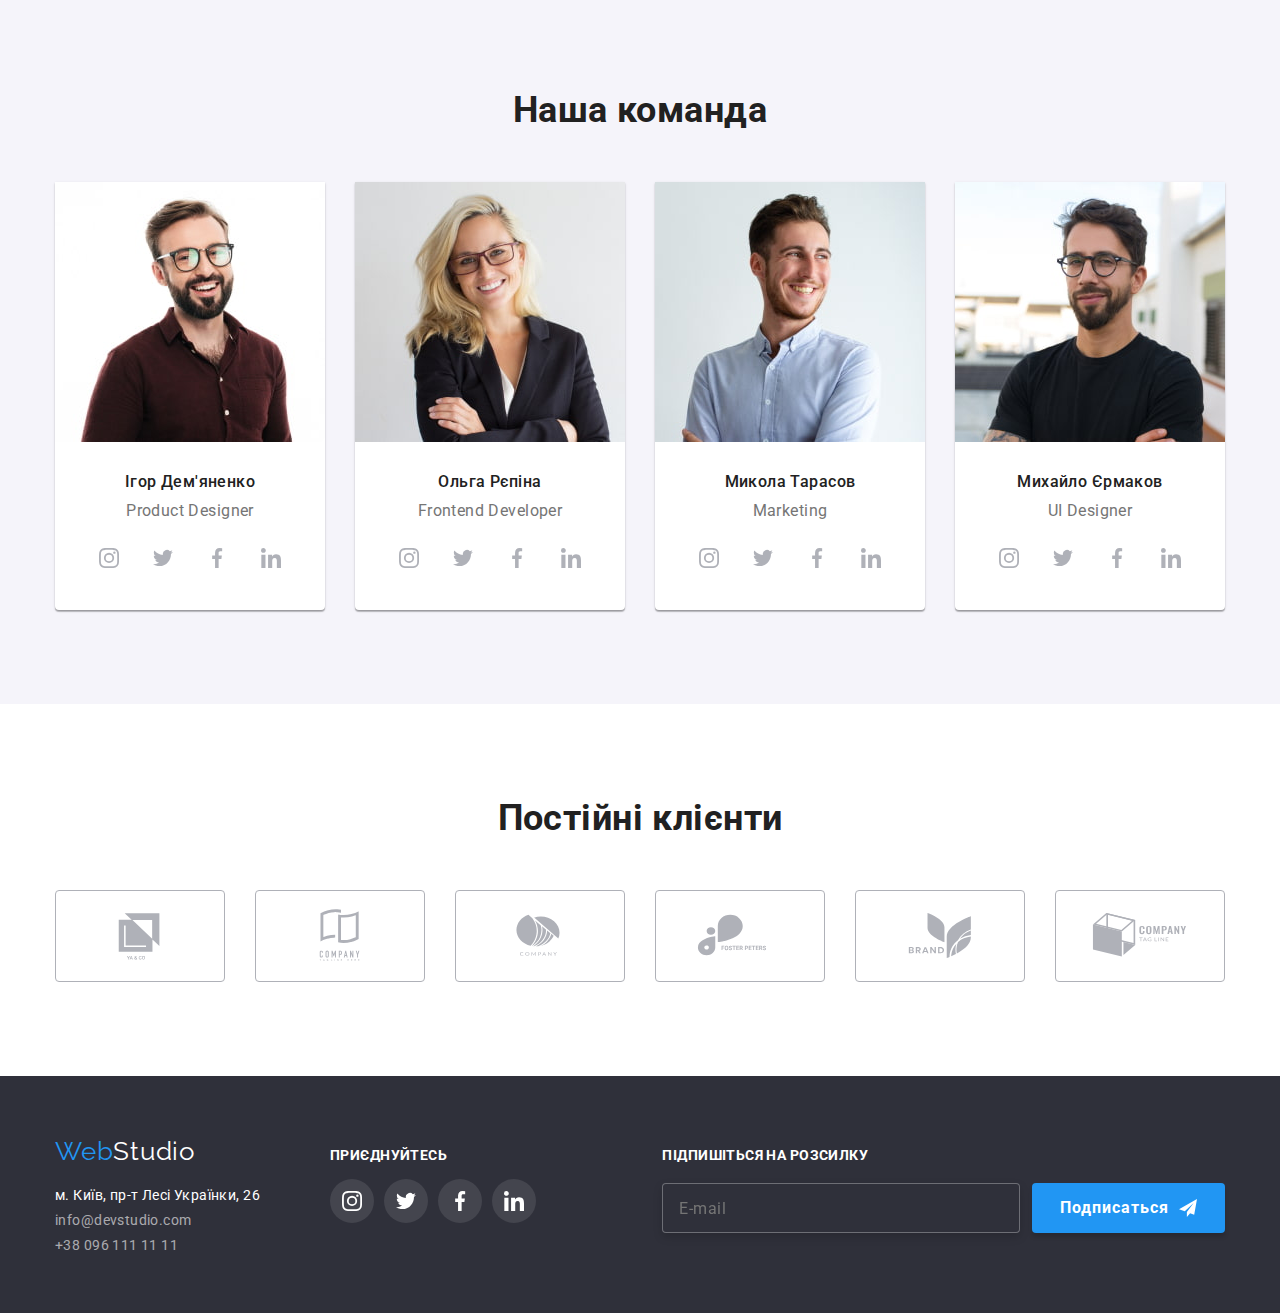
==== commit bc1f56de: "1" ====
--- a/index.html
+++ b/index.html
@@ -32,7 +32,7 @@
           </ul>
         </nav>
         <ul class="contacts">
-          <li class="contacts__list">
+          <li class="contacts__item">
             <a lang="en" href="mailto:info@devstudio.com" class="contacts__link">
               <svg class="contacts__icon" width="16" height="12">
                 <use href="./images/icons.svg#icon-envelope"></use>
@@ -40,7 +40,7 @@
               info@devstudio.com
             </a>
           </li>
-          <li class="contacts__list">
+          <li class="contacts__item">
             <a href="tel:+380961111111" class="contacts__link">
               <svg class="contacts__icon" width="10" height="16">
                 <use href="./images/icons.svg#icon-smartphone"></use>
@@ -63,7 +63,7 @@
         <div class="container">
           <h2 class="hidden">Наші переваги</h2>
           <ul class="advantage">
-            <li class="advantage__list">
+            <li class="advantage__item">
               <div class="advantage__body">
                 <svg width="70" height="70">
                   <use href="./images/icons.svg#icon-antenna-1"></use>
@@ -74,7 +74,7 @@
                 Ідейні міркування, і навіть початок повсякденної роботи з формування позиції.
               </p>
             </li>
-            <li class="advantage__list">
+            <li class="advantage__item">
               <div class="advantage__body">
                 <svg width="70" height="70">
                   <use href="./images/icons.svg#icon-clock-1"></use>
@@ -85,7 +85,7 @@
                 Завдання організації, особливо рамки і місце навчання кадрів тягне у себе.
               </p>
             </li>
-            <li class="advantage__list">
+            <li class="advantage__item">
               <div class="advantage__body">
                 <svg width="70" height="70">
                   <use href="./images/icons.svg#icon-diagram"></use>
@@ -96,7 +96,7 @@
                 Так само консультація з широким активом значною мірою зумовлює.
               </p>
             </li>
-            <li class="advantage__list">
+            <li class="advantage__item">
               <div class="advantage__body">
                 <svg width="70" height="70">
                   <use href="./images/icons.svg#icon-astronaut-1"></use>
@@ -115,20 +115,20 @@
         <div class="container">
           <h2 class="section__title">Чим ми займаємося</h2>
           <ul class="specialization">
-            <li class="specialization__list">
-              <div class="specialization__overlay">
+            <li class="specialization__item">
+              <div class="specialization__body">
                 <img src="./images/1.jpg" alt="Створення вашого сайту" width="370" height="294" />
                 <p class="specialization__text">ДЕСКТОПНІ ДОДАТКИ</p>
               </div>
             </li>
-            <li class="specialization__list">
-              <div class="specialization__overlay">
+            <li class="specialization__item">
+              <div class="specialization__body">
                 <img src="./images/2.jpg" alt="Розробка макету" width="370" height="294" />
                 <p class="specialization__text">МОБІЛЬНІ ДОДАТКИ</p>
               </div>
             </li>
-            <li class="specialization__list">
-              <div class="specialization__overlay">
+            <li class="specialization__item">
+              <div class="specialization__body">
                 <img src="./images/3.jpg" alt="Робота над дизайном" width="370" height="294" />
                 <p class="specialization__text">ДИЗАЙНЕРСЬКІ РІШЕННЯ</p>
               </div>
@@ -141,36 +141,36 @@
         <div class="container">
           <h2 class="section__title">Наша команда</h2>
           <ul class="teammates">
-            <li class="teammates__list">
+            <li class="teammates__item">
               <img src="./images/4.jpg" alt="Наш продуктовий дизайнер" width="270" height="260" />
-              <div class="teammates__body">
+              <div class="teammates__text">
                 <h3 class="teammates__name">Ігор Дем'яненко</h3>
                 <p lang="en" class="teammates__profession">Product Designer</p>
                 <ul class="social-networks">
-                  <li class="social-networks__list">
-                    <a href="" class="social-networks__link">
-                      <svg width="20" height="20">
+                  <li class="social-networks__item">
+                    <a href="" class="social-networks__link">
+                      <svg class="social-networks__icon" width="20" height="20">
                         <use href="./images/icons.svg#icon-instagram"></use>
                       </svg>
                     </a>
                   </li>
-                  <li class="social-networks__list">
-                    <a href="" class="social-networks__link">
-                      <svg width="20" height="20">
+                  <li class="social-networks__item">
+                    <a href="" class="social-networks__link">
+                      <svg class="social-networks__icon" width="20" height="20">
                         <use href="./images/icons.svg#icon-twitter"></use>
                       </svg>
                     </a>
                   </li>
-                  <li class="social-networks__list">
-                    <a href="" class="social-networks__link">
-                      <svg width="20" height="20">
+                  <li class="social-networks__item">
+                    <a href="" class="social-networks__link">
+                      <svg class="social-networks__icon" width="20" height="20">
                         <use href="./images/icons.svg#icon-facebook"></use>
                       </svg>
                     </a>
                   </li>
-                  <li class="social-networks__list">
-                    <a href="" class="social-networks__link">
-                      <svg width="20" height="20">
+                  <li class="social-networks__item">
+                    <a href="" class="social-networks__link">
+                      <svg class="social-networks__icon" width="20" height="20">
                         <use href="./images/icons.svg#icon-linkedin"></use>
                       </svg>
                     </a>
@@ -178,36 +178,36 @@
                 </ul>
               </div>
             </li>
-            <li class="teammates__list">
+            <li class="teammates__item">
               <img src="./images/5.jpg" alt="Наш фронтенд розробник" width="270" height="260" />
-              <div class="teammates__body">
+              <div class="teammates__text">
                 <h3 class="teammates__name">Ольга Рєпіна</h3>
                 <p lang="en" class="teammates__profession">Frontend Developer</p>
                 <ul class="social-networks">
-                  <li class="social-networks__list">
-                    <a href="" class="social-networks__link">
-                      <svg width="20" height="20">
+                  <li class="social-networks__item">
+                    <a href="" class="social-networks__link">
+                      <svg class="social-networks__icon" width="20" height="20">
                         <use href="./images/icons.svg#icon-instagram"></use>
                       </svg>
                     </a>
                   </li>
-                  <li class="social-networks__list">
-                    <a href="" class="social-networks__link">
-                      <svg width="20" height="20">
+                  <li class="social-networks__item">
+                    <a href="" class="social-networks__link">
+                      <svg class="social-networks__icon" width="20" height="20">
                         <use href="./images/icons.svg#icon-twitter"></use>
                       </svg>
                     </a>
                   </li>
-                  <li class="social-networks__list">
-                    <a href="" class="social-networks__link">
-                      <svg width="20" height="20">
+                  <li class="social-networks__item">
+                    <a href="" class="social-networks__link">
+                      <svg class="social-networks__icon" width="20" height="20">
                         <use href="./images/icons.svg#icon-facebook"></use>
                       </svg>
                     </a>
                   </li>
-                  <li class="social-networks__list">
-                    <a href="" class="social-networks__link">
-                      <svg width="20" height="20">
+                  <li class="social-networks__item">
+                    <a href="" class="social-networks__link">
+                      <svg class="social-networks__icon" width="20" height="20">
                         <use href="./images/icons.svg#icon-linkedin"></use>
                       </svg>
                     </a>
@@ -215,36 +215,36 @@
                 </ul>
               </div>
             </li>
-            <li class="teammates__list">
+            <li class="teammates__item">
               <img src="./images/6.jpg" alt="Наш маркетолог" width="270" height="260" />
-              <div class="teammates__body">
+              <div class="teammates__text">
                 <h3 class="teammates__name">Микола Тарасов</h3>
                 <p lang="en" class="teammates__profession">Marketing</p>
                 <ul class="social-networks">
-                  <li class="social-networks__list">
-                    <a href="" class="social-networks__link">
-                      <svg width="20" height="20">
+                  <li class="social-networks__item">
+                    <a href="" class="social-networks__link">
+                      <svg class="social-networks__icon" width="20" height="20">
                         <use href="./images/icons.svg#icon-instagram"></use>
                       </svg>
                     </a>
                   </li>
-                  <li class="social-networks__list">
-                    <a href="" class="social-networks__link">
-                      <svg width="20" height="20">
+                  <li class="social-networks__item">
+                    <a href="" class="social-networks__link">
+                      <svg class="social-networks__icon" width="20" height="20">
                         <use href="./images/icons.svg#icon-twitter"></use>
                       </svg>
                     </a>
                   </li>
-                  <li class="social-networks__list">
-                    <a href="" class="social-networks__link">
-                      <svg width="20" height="20">
+                  <li class="social-networks__item">
+                    <a href="" class="social-networks__link">
+                      <svg class="social-networks__icon" width="20" height="20">
                         <use href="./images/icons.svg#icon-facebook"></use>
                       </svg>
                     </a>
                   </li>
-                  <li class="social-networks__list">
-                    <a href="" class="social-networks__link">
-                      <svg width="20" height="20">
+                  <li class="social-networks__item">
+                    <a href="" class="social-networks__link">
+                      <svg class="social-networks__icon" width="20" height="20">
                         <use href="./images/icons.svg#icon-linkedin"></use>
                       </svg>
                     </a>
@@ -252,36 +252,36 @@
                 </ul>
               </div>
             </li>
-            <li class="teammates__list">
+            <li class="teammates__item">
               <img src="./images/7.jpg" alt="Наш ЮІ дизайнер" width="270" height="260" />
-              <div class="teammates__body">
+              <div class="teammates__text">
                 <h3 class="teammates__name">Михайло Єрмаков</h3>
                 <p lang="en" class="teammates__profession">UI Designer</p>
                 <ul class="social-networks">
-                  <li class="social-networks__list">
-                    <a href="" class="social-networks__link">
-                      <svg width="20" height="20">
+                  <li class="social-networks__item">
+                    <a href="" class="social-networks__link">
+                      <svg class="social-networks__icon" width="20" height="20">
                         <use href="./images/icons.svg#icon-instagram"></use>
                       </svg>
                     </a>
                   </li>
-                  <li class="social-networks__list">
-                    <a href="" class="social-networks__link">
-                      <svg width="20" height="20">
+                  <li class="social-networks__item">
+                    <a href="" class="social-networks__link">
+                      <svg class="social-networks__icon" width="20" height="20">
                         <use href="./images/icons.svg#icon-twitter"></use>
                       </svg>
                     </a>
                   </li>
-                  <li class="social-networks__list">
-                    <a href="" class="social-networks__link">
-                      <svg width="20" height="20">
+                  <li class="social-networks__item">
+                    <a href="" class="social-networks__link">
+                      <svg class="social-networks__icon" width="20" height="20">
                         <use href="./images/icons.svg#icon-facebook"></use>
                       </svg>
                     </a>
                   </li>
-                  <li class="social-networks__list">
-                    <a href="" class="social-networks__link">
-                      <svg width="20" height="20">
+                  <li class="social-networks__item">
+                    <a href="" class="social-networks__link">
+                      <svg class="social-networks__icon" width="20" height="20">
                         <use href="./images/icons.svg#icon-linkedin"></use>
                       </svg>
                     </a>
@@ -293,47 +293,47 @@
         </div>
       </section>
 
-      <section class="section clients">
+      <section class="section">
         <div class="container">
-          <h2 class="title-section">Постійні клієнти</h2>
-          <ul class="page-clients">
-            <li class="container-icon">
-              <a href="" class="link-clients"
+          <h2 class="section__title">Постійні клієнти</h2>
+          <ul class="clients">
+            <li class="clients__icon">
+              <a href="" class="clients__link"
                 ><svg width="106" height="60">
                   <use href="./images/icons.svg#icon-company1"></use>
                 </svg>
               </a>
             </li>
-            <li class="container-icon">
-              <a href="" class="link-clients"
+            <li class="clients__icon">
+              <a href="" class="clients__link"
                 ><svg width="106" height="60">
                   <use href="./images/icons.svg#icon-company2"></use>
                 </svg>
               </a>
             </li>
-            <li class="container-icon">
-              <a href="" class="link-clients"
+            <li class="clients__icon">
+              <a href="" class="clients__link"
                 ><svg width="106" height="60">
                   <use href="./images/icons.svg#icon-company3"></use>
                 </svg>
               </a>
             </li>
-            <li class="container-icon">
-              <a href="" class="link-clients"
+            <li class="clients__icon">
+              <a href="" class="clients__link"
                 ><svg width="106" height="60">
                   <use href="./images/icons.svg#icon-company4"></use>
                 </svg>
               </a>
             </li>
-            <li class="container-icon">
-              <a href="" class="link-clients"
+            <li class="clients__icon">
+              <a href="" class="clients__link"
                 ><svg width="106" height="60">
                   <use href="./images/icons.svg#icon-company5"></use>
                 </svg>
               </a>
             </li>
-            <li class="container-icon">
-              <a href="" class="link-clients"
+            <li class="clients__icon">
+              <a href="" class="clients__link"
                 ><svg width="106" height="60">
                   <use href="./images/icons.svg#icon-company6"></use>
                 </svg>
@@ -344,76 +344,82 @@
       </section>
     </main>
 
-    <footer class="page-footer">
-      <div class="container divfooter">
+    <footer class="footer">
+      <div class="container container__footer">
         <div>
-          <a lang="en" href="./index.html" class="logo footer">
-            <span class="halflogo">Web</span>Studio</a
+          <a lang="en" href="./index.html" class="site__logo site__logo--white">
+            <span class="site__halflogo">Web</span>Studio</a
           >
           <address class="address">
-            <ul class="ulfooter">
-              <li class="lifooter">
+            <ul class="address__list">
+              <li class="address__item">
                 <a
-                  class="link addresslink"
+                  class="address__link"
                   href="https://www.google.com/maps/place/%D0%B1%D1%83%D0%BB.+%D0%9B%D0%B5%D1%81%D0%B8+%D0%A3%D0%BA%D1%80%D0%B0%D0%B8%D0%BD%D0%BA%D0%B8,+26,+%D0%9A%D0%B8%D0%B5%D0%B2,+02000/@50.4265807,30.5383858,17z/data=!3m1!4b1!4m5!3m4!1s0x40d4cf0e033ecbe9:0x57a4dffefec77da0!8m2!3d50.4265807!4d30.5383858"
                   target="_blank"
                   rel="noopener noreferrer"
                   >м. Київ, пр-т Лесі Українки, 26</a
                 >
               </li>
-              <li class="lifooter">
+              <li class="address__item">
                 <a lang="en" href="mailto:info@devstudio.com" class="contacts-footer">
                   info@devstudio.com</a
                 >
               </li>
-              <li class="lifooter">
+              <li class="address__item">
                 <a href="tel:+380961111111" class="contacts-footer">+38 096 111 11 11</a>
               </li>
             </ul>
           </address>
         </div>
-        <div class="social-footer">
+        <div>
           <b class="makeit">ПРИЄДНУЙТЕСЬ</b>
-          <ul class="footer-links">
-            <li class="social-list">
-              <a href="" class="social-networks__link">
-                <svg width="20" height="20">
+          <ul class="social-networks">
+            <li class="social-networks__item">
+              <a href="" class="social-networks__link social-networks__link--white">
+                <svg class="social-networks__icon" width="20" height="20">
                   <use href="./images/icons.svg#icon-instagram"></use>
                 </svg>
               </a>
             </li>
-            <li class="social-list">
-              <a href="" class="social-networks__link">
-                <svg width="20" height="20">
+            <li class="social-networks__item">
+              <a href="" class="social-networks__link social-networks__link--white">
+                <svg class="social-networks__icon" width="20" height="20">
                   <use href="./images/icons.svg#icon-twitter"></use>
                 </svg>
               </a>
             </li>
-            <li class="social-list">
-              <a href="" class="social-networks__link">
-                <svg width="20" height="20">
+            <li class="social-networks__item">
+              <a href="" class="social-networks__link social-networks__link--white">
+                <svg class="social-networks__icon" width="20" height="20">
                   <use href="./images/icons.svg#icon-facebook"></use>
                 </svg>
               </a>
             </li>
-            <li class="social-list">
-              <a href="" class="social-networks__link">
-                <svg width="20" height="20">
+            <li class="social-networks__item">
+              <a href="" class="social-networks__link social-networks__link--white">
+                <svg class="social-networks__icon" width="20" height="20">
                   <use href="./images/icons.svg#icon-linkedin"></use>
                 </svg>
               </a>
             </li>
           </ul>
         </div>
-        <div class="form-footer">
-          <form class="form">
-            <b class="form-title">ПІДПИШІТЬСЯ НА РОЗСИЛКУ</b>
-            <div class="form-elements">
+        <div class="form-subscribe">
+          <form class="form-subscribe__body">
+            <b class="makeit">ПІДПИШІТЬСЯ НА РОЗСИЛКУ</b>
+            <div class="form-subscribe__content">
               <label for="mail"></label>
-              <input type="email" name="mail" id="mail" placeholder="E-mail" />
-              <button class="button-subscribe" type="button">
+              <input
+                class="form-subscribe__input"
+                type="email"
+                name="mail"
+                id="mail"
+                placeholder="E-mail"
+              />
+              <button class="form-subscribe__button" type="button">
                 Подписаться
-                <svg class="subscribe-icon" width="18" height="18">
+                <svg class="form-subscribe__icon" width="18" height="18">
                   <use href="./images/icons.svg#icon-icon-send"></use>
                 </svg>
               </button>
@@ -424,41 +430,41 @@
     </footer>
     <div class="backdrop is-hidden" data-modal>
       <div class="modal">
-        <form class="form js-speaker-form">
-          <button type="button" class="close-modal" data-modal-close>
-            <svg class="close-button" width="30" height="30">
+        <form class="modal__form">
+          <button type="button" class="modal__close-button" data-modal-close>
+            <svg class="modal__close-icon" width="30" height="30">
               <use href="./images/icons.svg#icon-close-black-18dp-2-1"></use>
             </svg>
           </button>
-          <b class="modal-title">Залиште свої дані, ми вам передзвонимо</b>
-          <div class="form-field">
-            <label class="form-text" for="name">Ім'я</label>
-            <input class="field-form" type="text" name="name" id="name" />
-            <svg class="icon-form" width="18" height="18">
+          <b class="modal__title">Залиште свої дані, ми вам передзвонимо</b>
+          <div class="modal__form-field">
+            <label class="modal__form-text" for="name">Ім'я</label>
+            <input class="modal__form-input" type="text" name="name" id="name" />
+            <svg class="modal__input-icon" width="18" height="18">
               <use href="./images/icons.svg#icon-person-black"></use>
             </svg>
           </div>
 
-          <div class="form-field">
-            <label class="form-text" for="tel">Телефон</label>
-            <input class="field-form" type="tel" name="tel" id="tel" />
-            <svg class="icon-form" width="18" height="18">
+          <div class="modal__form-field">
+            <label class="modal__form-text" for="tel">Телефон</label>
+            <input class="modal__form-input" type="tel" name="tel" id="tel" />
+            <svg class="modal__input-icon" width="18" height="18">
               <use href="./images/icons.svg#icon-phone-black"></use>
             </svg>
           </div>
 
-          <div class="form-field">
-            <label class="form-text" for="email">Пошта</label>
-            <input class="field-form" type="email" name="email" id="email" />
-            <svg class="icon-form" width="18" height="18">
+          <div class="modal__form-field">
+            <label class="modal__form-text" for="email">Пошта</label>
+            <input class="modal__form-input" type="email" name="email" id="email" />
+            <svg class="modal__input-icon" width="18" height="18">
               <use href="./images/icons.svg#icon-email-black"></use>
             </svg>
           </div>
 
-          <div class="form-field">
-            <label class="form-text" for="comment">Коментар</label>
+          <div class="modal__form-field">
+            <label class="modal__form-text" for="comment">Коментар</label>
             <textarea
-              class=""
+              class="modal__form-textarea"
               name="comment"
               id="comment"
               rows="8"
@@ -466,24 +472,24 @@
             ></textarea>
           </div>
 
-          <div class="form-field-agree">
-            <label class="contract-text">
-              <input class="checkbox" type="checkbox" name="policy" />
-              <svg class="icon-checkbox" width="16" height="15">
+          <div class="modal__checkbox">
+            <label class="modal__checkbox-body">
+              <input class="modal__checkbox-input" type="checkbox" name="policy" />
+              <svg class="modal__icon-agreement" width="16" height="15">
                 <use href="./images/icons.svg#icon-icon-check"></use>
               </svg>
 
-              <svg class="tutitu" width="16" height="15">
+              <svg class="modal__icon-border" width="16" height="15">
                 <use href="./images/icons.svg#icon-empty-checkbox"></use>
               </svg>
 
               Погоджуюся з розсилкою та приймаю&nbsp;
-              <a class="link-contract" href="">Умови договору</a>
+              <a class="modal__contract-link" href="">Умови договору</a>
             </label>
           </div>
 
-          <div class="button-sub">
-            <button class="button-submit" type="submit">Відправити</button>
+          <div class="modal__submit-body">
+            <button class="modal__submit-button" type="submit">Відправити</button>
           </div>
         </form>
       </div>
--- a/css/styles.css
+++ b/css/styles.css
@@ -1,4 +1,4 @@
-/*  ГЛАВНОЕ */
+/*  ОСНОВНОЕ */
 
 :root {
   --primary-text-color: #212121;
@@ -63,7 +63,13 @@
   list-style: none;
 }
 
-/* ЛОГОТИП */
+img {
+  display: block;
+  max-width: 100%;
+  height: auto;
+}
+
+/* ЛОГОТИП ХЕДЕР */
 
 .site__halflogo {
   color: var(--interactive-color);
@@ -78,14 +84,6 @@
   letter-spacing: 0.03em;
 }
 
-.footer {
-  color: var(--background-text-color);
-}
-
-.link {
-  text-decoration: none;
-}
-
 /* ХЕДЕР */
 
 header {
@@ -116,7 +114,12 @@
   transition-timing-function: cubic-bezier(0.4, 0, 0.2, 1);
 }
 
-.nav__menu a {
+.nav__menu .link:hover,
+.nav__menu .link:focus {
+  color: var(--interactive-color);
+}
+
+.nav__link {
   padding-top: 32px;
   padding-bottom: 32px;
   display: block;
@@ -128,13 +131,60 @@
   margin-left: auto;
 }
 
-.contacts__list:last-child {
+.contacts__item:last-child {
   margin-left: 50px;
 }
 
-.nav__menu .link:hover,
-.nav__menu .link:focus {
+.contacts__link {
+  display: flex;
+  color: var(--secondary-text-color);
+  letter-spacing: 0.02em;
+  text-decoration: none;
+  fill: currentColor;
+  align-items: center;
+
+  transition-property: color, fill;
+  transition-duration: 250ms;
+  transition-timing-function: cubic-bezier(0.4, 0, 0.2, 1);
+}
+
+.contacts__link:hover,
+.contacts__link:focus {
+  fill: var(--interactive-color);
   color: var(--interactive-color);
+}
+
+.contacts__icon {
+  margin-right: 10px;
+  padding-top: 1px;
+}
+
+/* НИЖНЕЕ ПОДЧЕРКИВАНИЕ */
+
+.nav__link {
+  text-decoration: none;
+  color: var(--primary-text-color);
+}
+
+.nav__link:hover,
+.nav__link:focus {
+  color: var(--interactive-color);
+}
+
+.nav__link--current {
+  position: relative;
+  color: var(--interactive-color);
+}
+
+.nav__link--current::after {
+  content: '';
+  position: absolute;
+  background-color: var(--interactive-color);
+  border-radius: 2px;
+  width: 100%;
+  height: 4px;
+  bottom: -1px;
+  left: 0;
 }
 
 /* ГЛАВНАЯ СЕКЦИЯ */
@@ -143,6 +193,17 @@
   padding-top: 200px;
   padding-bottom: 200px;
   text-align: center;
+}
+
+.hero__title {
+  color: var(--background-text-color);
+  letter-spacing: 0.06em;
+  font-size: 44px;
+  line-height: 1.36;
+  font-weight: 900;
+  width: 696px;
+  margin-left: auto;
+  margin-right: auto;
 }
 
 .hero__overlay {
@@ -156,292 +217,6 @@
   background-position: center;
   background-color: #c4c4c4;
 }
-
-.hero__title {
-  color: var(--background-text-color);
-  letter-spacing: 0.06em;
-  font-size: 44px;
-  line-height: 1.36;
-  font-weight: 900;
-  width: 696px;
-  margin-left: auto;
-  margin-right: auto;
-}
-
-/* Секция 2 */
-
-.advantage {
-  display: flex;
-  padding: initial;
-}
-
-.advantage__list {
-  width: 270px;
-  margin-right: 30px;
-  list-style: none;
-  background-color: var(--background-text-color);
-  text-align: left;
-}
-
-.advantage__list:last-child {
-  margin-right: 0;
-}
-
-.advantage__list:first-child {
-  margin-left: 0;
-}
-
-.advantage__subtitle {
-  color: var(--primary-text-color);
-  font-weight: 700;
-  line-height: 1.14;
-  margin-bottom: 10px;
-  font-size: 14px;
-}
-
-.section .advantage__text {
-  color: var(--secondary-text-color);
-  line-height: 1.71;
-}
-
-/* Секция 3 */
-
-.specialization {
-  display: flex;
-  padding: initial;
-  list-style: none;
-}
-
-.specialization__list {
-  margin-right: 30px;
-  background-color: var(--border-color);
-}
-
-.specialization__list:last-child {
-  margin-right: 0;
-}
-
-.three {
-  padding-bottom: 0;
-}
-
-.section__title {
-  text-align: center;
-  font-size: 36px;
-  line-height: 1.16;
-  font-weight: 700;
-  margin-bottom: 50px;
-  color: var(--primary-text-color);
-}
-
-/* Секция 4 */
-
-.teammates {
-  display: flex;
-}
-
-.teammates__list {
-  margin-right: 30px;
-  background-color: var(--background-text-color);
-  box-shadow: 0px 1px 3px rgba(0, 0, 0, 0.12), 0px 1px 1px rgba(0, 0, 0, 0.14),
-    0px 2px 1px rgba(0, 0, 0, 0.2);
-  border-radius: 0px 0px 4px 4px;
-  text-align: center;
-}
-
-.teammates__list:last-child {
-  margin-right: 0;
-}
-
-.teammates__name {
-  color: var(--primary-text-color);
-  font-weight: 500;
-  font-size: 16px;
-  line-height: 1.19;
-}
-
-.teammates__profession {
-  color: var(--secondary-text-color);
-  font-size: 16px;
-  line-height: 1.19;
-  margin-top: 10px;
-}
-
-.teammates__body {
-  padding-top: 30px;
-  padding-bottom: 30px;
-}
-
-.social-networks__list {
-  width: 44px;
-}
-
-/* СЕКЦИЯ 5 (Кнопки) */
-
-.portfolio-filter {
-  display: flex;
-  list-style: none;
-  padding-left: 0;
-  margin-bottom: 50px;
-  gap: 8px;
-}
-
-.portfolio-filter__list:last-child {
-  margin-right: 298px;
-}
-
-.portfolio-filter__list:first-child {
-  margin-left: 297px;
-}
-
-/* Секция 5 (Портфолио) */
-
-.portfolio {
-  background-color: var(--background-text-color);
-}
-
-.portfolio-project {
-  /* !!! ИДЕАЛ НАЧАЛО !!! */
-  display: flex; /* В случае изменения ширины макета меняем ширину в divfive и container, узнаем кол-во и размер отступов (формула) + плюс кол-во елементов в строке */
-  flex-wrap: wrap;
-  list-style: none;
-  padding-left: 0;
-}
-
-.portfolio-project__list {
-  width: calc((100% - 2 * 30px) / 3);
-  background-color: var(--background-text-color);
-  margin-right: 30px;
-  margin-bottom: 30px;
-}
-
-.portfolio-project__list:nth-child(3n) {
-  margin-right: 0;
-}
-
-.portfolio-project__list:nth-last-child(-n + 3) {
-  margin-bottom: 0;
-}
-
-.project__title {
-  color: var(--primary-text-color);
-  font-size: 18px;
-  line-height: 2;
-  letter-spacing: 0.06em;
-}
-
-.project__category {
-  color: var(--secondary-text-color);
-  font-size: 16px;
-  line-height: 1.88;
-  margin-top: 4px;
-}
-
-.project__border {
-  padding-top: 20px;
-  padding-bottom: 20px;
-  padding-left: 24px;
-  padding-right: 24px;
-  border-left: 1px solid var(--border-color);
-  border-right: 1px solid var(--border-color);
-  border-bottom: 1px solid var(--border-color);
-}
-
-.project {
-  display: block;
-  text-decoration: none;
-
-  transition-property: box-shadow;
-  transition-duration: 250ms;
-  transition-timing-function: cubic-bezier(0.4, 0, 0.2, 1);
-}
-
-.project:hover {
-  box-shadow: 0px 1px 1px rgba(0, 0, 0, 0.12), 0px 4px 4px rgba(0, 0, 0, 0.06),
-    1px 4px 6px rgba(0, 0, 0, 0.16);
-}
-
-/* ФУТЕР */
-
-.page-footer {
-  padding-top: 60px;
-  padding-bottom: 60px;
-  background-color: var(--footer-backgroud-color);
-}
-
-.ulfooter {
-  display: block;
-  flex-wrap: wrap;
-  padding: initial;
-}
-
-.lifooter {
-  margin-bottom: 9px;
-  list-style: none;
-}
-
-.lifooter:last-child {
-  margin-bottom: 0;
-}
-
-.addresslink {
-  color: #ffffff;
-}
-
-.address {
-  font-style: normal;
-  margin-top: 20px;
-}
-
-.link.addresslink {
-  transition-property: color;
-  transition-duration: 250ms;
-  transition-timing-function: cubic-bezier(0.4, 0, 0.2, 1);
-}
-
-.link.addresslink:hover,
-.link.addresslink:focus {
-  color: var(--interactive-color);
-}
-
-/* КОНТАКТЫ */
-
-.contacts__link {
-  display: flex;
-  color: var(--secondary-text-color);
-  letter-spacing: 0.02em;
-  text-decoration: none;
-  fill: currentColor;
-  align-items: center;
-
-  transition-property: color, fill;
-  transition-duration: 250ms;
-  transition-timing-function: cubic-bezier(0.4, 0, 0.2, 1);
-}
-
-.contacts__link:hover,
-.contacts__link:focus {
-  fill: var(--interactive-color);
-  color: var(--interactive-color);
-}
-
-.contacts-footer {
-  color: rgba(255, 255, 255, 0.6);
-  text-decoration: none;
-  font-weight: normal;
-  display: block;
-
-  transition-property: color;
-  transition-duration: 250ms;
-  transition-timing-function: cubic-bezier(0.4, 0, 0.2, 1);
-}
-
-.contacts-footer:hover,
-.contacts-footer:focus {
-  color: var(--interactive-color);
-}
-
-/* КНОПКИ */
 
 .hero__button {
   color: var(--background-text-color);
@@ -462,10 +237,201 @@
   transition-timing-function: cubic-bezier(0.4, 0, 0.2, 1);
 }
 
+/* СЕКЦИЯ ПРЕИМУЩЕСТВА */
+
+.advantage {
+  display: flex;
+  padding: initial;
+  gap: 30px;
+}
+
+.advantage__item {
+  width: 270px;
+  margin-right: 30px;
+  list-style: none;
+  background-color: var(--background-text-color);
+  text-align: left;
+  margin: 0;
+}
+
+.advantage__body {
+  background-color: var(--background-section-color);
+  border-radius: 4px;
+  margin-bottom: 30px;
+  height: 120px;
+  display: flex;
+  align-items: center;
+  justify-content: center;
+}
+
+.advantage__subtitle {
+  color: var(--primary-text-color);
+  font-weight: 700;
+  line-height: 1.14;
+  margin-bottom: 10px;
+  font-size: 14px;
+}
+
+.advantage__text {
+  color: var(--secondary-text-color);
+  line-height: 1.71;
+}
+
+/* СЕКЦИЯ СПЕЦИАЛИЗАЦИЯ */
+
+.specialization {
+  display: flex;
+  padding: initial;
+  list-style: none;
+}
+
+.specialization__item {
+  margin-right: 30px;
+  background-color: var(--border-color);
+}
+
+.specialization__item:last-child {
+  margin-right: 0;
+}
+
+.section__title {
+  text-align: center;
+  font-size: 36px;
+  line-height: 1.16;
+  font-weight: 700;
+  margin-bottom: 50px;
+  color: var(--primary-text-color);
+}
+
+.specialization__body {
+  position: relative;
+}
+
+.specialization__text {
+  position: absolute;
+
+  font-style: normal;
+  font-weight: 700;
+  line-height: 1.14;
+  letter-spacing: 0.03em;
+  color: var(--background-text-color);
+
+  padding-bottom: 27px;
+  bottom: 0px;
+  transition: 250ms opacity cubic-bezier(0.4, 0, 0.2, 1);
+  opacity: 1;
+  width: 100%;
+  height: 100%;
+  display: flex;
+  align-items: flex-end;
+  justify-content: center;
+}
+
+.specialization__body::before {
+  content: '';
+  position: absolute;
+
+  width: 370px;
+  height: 70px;
+  background: rgba(47, 48, 58, 0.8);
+  opacity: 1;
+  bottom: 0;
+  transition: 250ms opacity cubic-bezier(0.4, 0, 0.2, 1);
+}
+
+/* СЕКЦИЯ КОМАНДА */
+
+.teammates {
+  display: flex;
+}
+
+.teammates__item {
+  margin-right: 30px;
+  background-color: var(--background-text-color);
+  box-shadow: 0px 1px 3px rgba(0, 0, 0, 0.12), 0px 1px 1px rgba(0, 0, 0, 0.14),
+    0px 2px 1px rgba(0, 0, 0, 0.2);
+  border-radius: 0px 0px 4px 4px;
+  text-align: center;
+}
+
+.teammates__item:last-child {
+  margin-right: 0;
+}
+
+.teammates__name {
+  color: var(--primary-text-color);
+  font-weight: 500;
+  font-size: 16px;
+  line-height: 1.19;
+}
+
+.teammates__profession {
+  color: var(--secondary-text-color);
+  font-size: 16px;
+  line-height: 1.19;
+  margin-top: 10px;
+}
+
+.teammates__text {
+  padding-top: 30px;
+  padding-bottom: 30px;
+}
+
+.social-networks {
+  display: flex;
+  justify-content: center;
+  gap: 10px;
+  padding-top: 16px;
+}
+
+.social-networks__item {
+  width: 44px;
+}
+
+.social-networks__link {
+  fill: var(--color-icons);
+  height: 44px;
+  width: 100%;
+  display: flex;
+  justify-content: center;
+  align-items: center;
+  background-color: #2196f3;
+  background: rgba(255, 255, 255, 0.1);
+  border-radius: 50%;
+
+  transition-property: fill, border-radius, background-color;
+  transition-duration: 250ms;
+  transition-timing-function: cubic-bezier(0.4, 0, 0.2, 1);
+}
+
+.social-networks__link:hover,
+.social-networks__link:focus {
+  fill: var(--background-text-color);
+  background-color: var(--interactive-color);
+  border-radius: 50%;
+}
+
+/* СЕКЦИЯ ПОРТФОЛИО (Кнопки) */
+
+.portfolio-filter {
+  display: flex;
+  list-style: none;
+  padding-left: 0;
+  margin-bottom: 50px;
+  gap: 8px;
+}
+
+.portfolio-filter__item:last-child {
+  margin-right: 298px;
+}
+
+.portfolio-filter__item:first-child {
+  margin-left: 297px;
+}
+
 .portfolio-filter__button:hover,
 .portfolio-filter__button:focus {
   box-shadow: 0px 4px 4px rgba(0, 0, 0, 0.15);
-  background-color: var(--interactive-color);
   background-color: var(--interactive-color);
   color: var(--background-text-color);
   box-shadow: 0px 3px 1px rgba(0, 0, 0, 0.1), 0px 1px 2px rgba(0, 0, 0, 0.08),
@@ -489,42 +455,115 @@
   transition-timing-function: cubic-bezier(0.4, 0, 0.2, 1);
 }
 
-/* СПРЯТАННЫЙ ЕЛЕМЕНТ */
-
-.hidden {
+/* Секция ПОРТФОЛИО (ПРОЕКТЫ) */
+
+.portfolio {
+  background-color: var(--background-text-color);
+}
+
+.portfolio-project {
+  display: flex;
+  flex-wrap: wrap;
+  list-style: none;
+  padding-left: 0;
+}
+
+.portfolio-project__item {
+  width: calc((100% - 2 * 30px) / 3);
+  background-color: var(--background-text-color);
+  margin-right: 30px;
+  margin-bottom: 30px;
+}
+
+.portfolio-project__item:nth-child(3n) {
+  margin-right: 0;
+}
+
+.portfolio-project__item:nth-last-child(-n + 3) {
+  margin-bottom: 0;
+}
+
+.project {
+  display: block;
+  text-decoration: none;
+
+  transition-property: box-shadow;
+  transition-duration: 250ms;
+  transition-timing-function: cubic-bezier(0.4, 0, 0.2, 1);
+}
+
+.project:hover {
+  box-shadow: 0px 1px 1px rgba(0, 0, 0, 0.12), 0px 4px 4px rgba(0, 0, 0, 0.06),
+    1px 4px 6px rgba(0, 0, 0, 0.16);
+}
+
+.project__title {
+  color: var(--primary-text-color);
+  font-size: 18px;
+  line-height: 2;
+  letter-spacing: 0.06em;
+}
+
+.project__category {
+  color: var(--secondary-text-color);
+  font-size: 16px;
+  line-height: 1.88;
+  margin-top: 4px;
+}
+
+.project__border {
+  padding-top: 20px;
+  padding-bottom: 20px;
+  padding-left: 24px;
+  padding-right: 24px;
+  border-left: 1px solid var(--border-color);
+  border-right: 1px solid var(--border-color);
+  border-bottom: 1px solid var(--border-color);
+}
+
+/*ОВЕРЛЕЙ ПОРТФОЛИО*/
+
+.project__overlay {
+  position: relative;
+  overflow: hidden;
+}
+
+.project__overlay--active {
   position: absolute;
-  white-space: nowrap;
-  width: 0;
-  height: 0;
-  overflow: hidden;
-}
-
-img {
-  display: block;
-  max-width: 100%;
-  height: auto;
-}
-
-/* ИКОНКИ НАШИ ПЛЮСЫ */
-
-.advantage__body {
-  background-color: var(--background-section-color);
-  border-radius: 4px;
-  margin-bottom: 30px;
-  height: 120px;
+  display: flex;
+  width: 100%;
+  height: 100%;
+  opacity: 1;
+  transition: opacity 250ms cubic-bezier(0.4, 0, 0.2, 1);
+  background: rgba(33, 150, 243, 0.9);
+}
+
+.portfolio-project__item:hover .project__overlay--active,
+.portfolio-project__item:focus .project__overlay--active {
+  top: 100%;
+  transform: translate(0%, -100%);
+  transition: transform 250ms cubic-bezier(0.4, 0, 0.2, 1);
+}
+
+.project__overlay-text {
+  color: var(--background-text-color);
+  font-size: 18px;
+  line-height: 1.56;
+  letter-spacing: 0.03em;
   display: flex;
   align-items: center;
-  justify-content: center;
+  padding-left: 24px;
+  padding-right: 24px;
 }
 
 /* СЕКЦИЯ ПОСТОЯННЫХ КЛИЕНТОВ */
 
-.page-clients {
+.clients {
   display: flex;
   gap: 30px;
 }
 
-.link-clients {
+.clients__link {
   display: block;
   border: 1px solid var(--color-icons);
   border-radius: 4px;
@@ -541,52 +580,50 @@
   transition-timing-function: cubic-bezier(0.4, 0, 0.2, 1);
 }
 
-.link-clients:hover,
-.link-clients:focus {
+.clients__link:hover,
+.clients__link:focus {
   fill: var(--interactive-color);
   border-color: var(--interactive-color);
 }
 
-/* ИКОНКИ СОЦ СЕТЕЙ */
-
-.social-networks {
-  display: flex;
-  justify-content: center;
-  gap: 10px;
-  padding-top: 16px;
-}
-
-.social-networks__link {
-  fill: var(--color-icons);
-  height: 44px;
-  width: 100%;
-  display: flex;
-  justify-content: center;
-  align-items: center;
-  background-color: #2196f3;
-  background: rgba(255, 255, 255, 0.1);
-  border-radius: 50%;
-
-  transition-property: fill, border-radius, background-color;
-  transition-duration: 250ms;
-  transition-timing-function: cubic-bezier(0.4, 0, 0.2, 1);
-}
-
-.social-networks__link:hover,
-.social-networks__link:focus {
-  fill: var(--background-text-color);
-  background-color: var(--interactive-color);
-  border-radius: 50%;
-}
-
-/* Иконки контактов */
-
-.contacts__icon {
-  margin-right: 10px;
-  padding-top: 1px;
-}
-
-/* Иконки футер */
+/* ФУТЕР */
+
+.footer {
+  color: var(--background-text-color);
+  padding-top: 60px;
+  padding-bottom: 60px;
+  background-color: var(--footer-backgroud-color);
+}
+
+.container__footer {
+  display: flex;
+  align-items: baseline;
+}
+
+.site__logo--white {
+  color: var(--background-text-color);
+}
+
+.address {
+  font-style: normal;
+  margin-top: 20px;
+}
+
+.address__list {
+  display: block;
+  flex-wrap: wrap;
+  padding: initial;
+  margin-right: 70px;
+}
+
+.address__item {
+  margin-bottom: 9px;
+  list-style: none;
+}
+
+.address__item:last-child {
+  margin-bottom: 0;
+}
 
 .makeit {
   font-weight: 700;
@@ -596,64 +633,119 @@
   color: var(--background-text-color);
 }
 
-.divfooter {
-  display: flex;
-  align-items: baseline;
-}
-
-.social-list {
-  width: 44px;
-}
-
-.footer-links {
-  display: flex;
-  gap: 10px;
+.address__link {
+  transition-property: color;
+  transition-duration: 250ms;
+  transition-timing-function: cubic-bezier(0.4, 0, 0.2, 1);
+  text-decoration: none;
+  color: var(--background-text-color);
+}
+
+.address__link:hover,
+.address__link:focus {
+  color: var(--interactive-color);
+}
+
+.social-networks__link--white {
+  fill: var(--background-text-color);
+}
+
+/* ФОРМА ФУТЕР*/
+
+.form-subscribe {
+  display: flex;
+  margin-left: auto;
+  background-color: #2196f3;
+  background-color: var(--footer-backgroud-color);
+}
+
+.form-subscribe__body {
+  display: block;
+}
+
+.form-title {
+  font-weight: 700;
+  line-height: 1.14;
+  letter-spacing: 0.03em;
+  color: var(--background-text-color);
+}
+
+.form-subscribe__content {
   margin-top: 20px;
-}
-
-.social-footer {
-  margin-left: 70px;
-}
-
-.social-list a {
+  display: flex;
+}
+
+.form-subscribe__input {
+  font-size: 16px;
+  line-height: 20px;
+  letter-spacing: 0.03em;
+
+  background-color: var(--footer-backgroud-color);
+  border: 1px solid rgba(255, 255, 255, 0.3);
+  filter: drop-shadow(0px 4px 4px rgba(0, 0, 0, 0.15));
+  color: var(--background-text-color);
+  border-radius: 4px;
+  width: 358px;
+  height: 50px;
+  padding-left: 16px;
+}
+
+.form-subscribe__button {
+  background-color: var(--interactive-color);
+  font-family: 'Roboto';
+  font-weight: 700;
+  font-size: 16px;
+  line-height: 1.88;
+
+  letter-spacing: 0.06em;
+
+  color: var(--background-text-color);
+  box-shadow: 0px 4px 4px rgba(0, 0, 0, 0.15);
+  border-radius: 4px;
+
+  padding: 10px 28px 10px 28px;
+
+  cursor: pointer;
+
+  display: flex;
+  align-items: center;
+
+  margin-left: 12px;
+
+  border: none;
+}
+
+.form-subscribe__icon {
+  margin-left: 10px;
   fill: var(--background-text-color);
 }
 
-/* УРОК ПОЗИЦИОНИРОВАНИЕ */
-
-/* ОВЕРЛЕЙ ПОРТФОЛИО */
-
-.project__overlay {
-  position: relative;
+/* КОНТАКТЫ ФУТЕР */
+
+.contacts-footer {
+  color: rgba(255, 255, 255, 0.6);
+  text-decoration: none;
+  font-weight: normal;
+  display: block;
+
+  transition-property: color;
+  transition-duration: 250ms;
+  transition-timing-function: cubic-bezier(0.4, 0, 0.2, 1);
+}
+
+.contacts-footer:hover,
+.contacts-footer:focus {
+  color: var(--interactive-color);
+}
+
+/* СПРЯТАННЫЙ ЕЛЕМЕНТ */
+
+.hidden {
+  position: absolute;
+  white-space: nowrap;
+  width: 0;
+  height: 0;
   overflow: hidden;
-}
-
-.project__overlay-body {
-  position: absolute;
-  display: flex;
-  width: 100%;
-  height: 100%;
-  opacity: 1;
-  transition: opacity 250ms cubic-bezier(0.4, 0, 0.2, 1);
-  background: rgba(33, 150, 243, 0.9);
-}
-
-.portfolio-project__list:hover .project__overlay-body,
-.portfolio-project__list:focus .project__overlay-body {
-  top: 100%;
-  transform: translate(0%, -100%);
-  transition: transform 250ms cubic-bezier(0.4, 0, 0.2, 1);
-}
-
-.project__overlay-text {
-  color: #ffffff;
-  font-size: 18px;
-  line-height: 1.56;
-  letter-spacing: 0.03em;
-  display: flex;
-  align-items: center;
-  padding-left: 24px;
-  padding-right: 24px;
 }
 
 /* МОДАЛЬНОЕ ОКНО */
@@ -695,7 +787,7 @@
   transition: transform 250ms cubic-bezier(0.4, 0, 0.2, 1);
 }
 
-.close-modal {
+.modal__close-button {
   background-color: #ffffff;
   border: none;
   position: absolute;
@@ -703,7 +795,7 @@
   right: -9%;
 }
 
-.close-button {
+.modal__close-icon {
   background: #ffffff;
   border: 1px solid rgba(0, 0, 0, 0.1);
   border-radius: 50%;
@@ -712,8 +804,8 @@
   padding: 5px;
 }
 
-.close-modal:hover,
-.close-modal:focus {
+.modal__close-button:hover,
+.modal__close-button:focus {
   fill: var(--interactive-color);
   transition: fill 250ms cubic-bezier(0.4, 0, 0.2, 1);
 }
@@ -723,145 +815,9 @@
   transition: transform 2500ms cubic-bezier(0.4, 0, 0.2, 1);
 }
 
-/* ЧИМ МИ ЗАЙМАЄМОСЯ ОВЕРЛЕЙ */
-
-.specialization__overlay {
-  position: relative;
-}
-
-.specialization__text {
-  position: absolute;
-
-  font-style: normal;
-  font-weight: 700;
-  line-height: 1.14;
-  letter-spacing: 0.03em;
-  color: var(--background-text-color);
-
-  padding-bottom: 27px;
-  bottom: 0px;
-  transition: 250ms opacity cubic-bezier(0.4, 0, 0.2, 1);
-  opacity: 1;
-  width: 100%;
-  height: 100%;
-  display: flex;
-  align-items: flex-end;
-  justify-content: center;
-}
-
-.specialization__overlay::before {
-  content: '';
-  position: absolute;
-
-  width: 370px;
-  height: 70px;
-  background: rgba(47, 48, 58, 0.8);
-  opacity: 1;
-  bottom: 0;
-  transition: 250ms opacity cubic-bezier(0.4, 0, 0.2, 1);
-}
-
-/* НИЖНЕЕ ПОДЧЕРКИВАНИЕ */
-
-.nav__link {
-  text-decoration: none;
-  color: var(--primary-text-color);
-}
-
-.nav__link:hover,
-.nav__link:focus {
-  color: var(--interactive-color);
-}
-
-.nav__link--current {
-  position: relative;
-  color: var(--interactive-color);
-}
-
-.nav__link--current::after {
-  content: '';
-  position: absolute;
-  background-color: var(--interactive-color);
-  border-radius: 2px;
-  width: 100%;
-  height: 4px;
-  bottom: -1px;
-  left: 0;
-}
-
-/* ФОРМА ФУТЕР*/
-
-.form-footer {
-  display: flex;
-  margin-left: auto;
-  background-color: #2196f3;
-  background-color: var(--footer-backgroud-color);
-}
-
-.form {
-  display: block;
-}
-
-.form-title {
-  font-weight: 700;
-  line-height: 1.14;
-  letter-spacing: 0.03em;
-  color: var(--background-text-color);
-}
-
-.form-elements {
-  margin-top: 20px;
-  display: flex;
-}
-
-.form-elements input {
-  font-size: 16px;
-  line-height: 20px;
-  letter-spacing: 0.03em;
-
-  background-color: var(--footer-backgroud-color);
-  border: 1px solid rgba(255, 255, 255, 0.3);
-  filter: drop-shadow(0px 4px 4px rgba(0, 0, 0, 0.15));
-  color: var(--background-text-color);
-  border-radius: 4px;
-  width: 358px;
-  height: 50px;
-  padding-left: 16px;
-}
-
-.button-subscribe {
-  background-color: var(--interactive-color);
-  font-family: 'Roboto';
-  font-weight: 700;
-  font-size: 16px;
-  line-height: 1.88;
-
-  letter-spacing: 0.06em;
-
-  color: var(--background-text-color);
-  box-shadow: 0px 4px 4px rgba(0, 0, 0, 0.15);
-  border-radius: 4px;
-
-  padding: 10px 28px 10px 28px;
-
-  cursor: pointer;
-
-  display: flex;
-  align-items: center;
-
-  margin-left: 12px;
-
-  border: none;
-}
-
-.subscribe-icon {
-  margin-left: 10px;
-  fill: var(--background-text-color);
-}
-
 /* ОФОРМЛЕНИЕ МОДАЛКИ */
 
-.modal-title {
+.modal__title {
   display: flex;
   justify-content: center;
   font-family: 'Roboto';
@@ -874,16 +830,16 @@
   font-size: 20px;
 }
 
-.form-field {
+.modal__form-field {
   display: block;
   position: relative;
 }
 
-.js-speaker-form {
+.modal__form {
   position: relative;
 }
 
-.form-field input {
+.modal__form-input {
   width: 100%;
   border: 1px solid rgba(33, 33, 33, 0.2);
   border-radius: 4px;
@@ -892,22 +848,22 @@
   padding-left: 42px;
 }
 
-.form-field input:hover {
+.modal__form-input:hover {
   border-color: var(--interactive-color);
   transition: border-color 250ms cubic-bezier(0.4, 0, 0.2, 1);
 }
 
-.form-field:hover .icon-form {
+.modal__form-field:hover .modal__input-icon {
   fill: var(--interactive-color);
   transition: fill 250ms cubic-bezier(0.4, 0, 0.2, 1);
 }
 
-.field-form:focus ~ svg {
+.modal__form-input:focus ~ svg {
   fill: var(--interactive-color);
   transition: fill 250ms cubic-bezier(0.4, 0, 0.2, 1);
 }
 
-.form-field textarea {
+.modal__form-textarea {
   width: 100%;
   height: 120px;
   resize: none;
@@ -920,13 +876,13 @@
   cursor: pointer;
 }
 
-.form-field textarea:hover,
-.form-field textarea:focus {
+.modal__form-textarea:hover,
+.modal__form-textarea:focus {
   border-color: var(--interactive-color);
   transition: border-color 250ms cubic-bezier(0.4, 0, 0.2, 1);
 }
 
-.contract-text {
+.modal__checkbox-body {
   display: flex;
   justify-content: center;
   align-items: center;
@@ -935,27 +891,16 @@
   color: var(--secondary-text-color);
 }
 
-.agree {
-  display: flex;
-  justify-content: center;
-  align-items: center;
-}
-
-.agree input {
-  width: 16px;
-  margin-right: 8.38px;
-}
-
-.field-form {
+.modal__form-input {
   margin-top: 4px;
   margin-bottom: 10px;
 }
 
-.link-contract {
+.modal__contract-link {
   color: var(--interactive-color);
 }
 
-.button-submit {
+.modal__submit-button {
   font-family: 'Roboto';
   font-weight: 700;
   font-size: 16px;
@@ -972,74 +917,74 @@
   cursor: pointer;
 }
 
-.button-sub {
+.modal__submit-body {
   display: flex;
   justify-content: center;
 }
 
-.form-text {
+.modal__form-text {
   line-height: 1.17;
   letter-spacing: 0.01em;
   color: var(--secondary-text-color);
 }
 
-.field-form {
+.modal__form-input {
   position: relative;
 }
 
-.icon-form {
+.modal__input-icon {
   position: absolute;
   top: 45%;
   left: 12px;
   pointer-events: none;
 }
 
-.checkbox {
+.modal__checkbox-input {
   -webkit-appearance: none;
   -moz-appearance: none;
   appearance: none;
   position: absolute;
 }
 
-.icon-checkbox {
+.modal__icon-agreement {
   margin-right: 7px;
 }
 
-.checkbox:checked + .icon-checkbox {
+.modal__checkbox-input:checked + .modal__icon-agreement {
   opacity: 1;
   transition: opacity 250ms cubic-bezier(0.4, 0, 0.2, 1);
   border: 0.2px solid var(--background-text-color);
   transition: border 250ms cubic-bezier(0.4, 0, 0.2, 1);
 }
 
-.checkbox + .icon-checkbox {
+.modal__checkbox-input + .modal__icon-agreement {
   opacity: 0;
   transition: opacity 250ms cubic-bezier(0.4, 0, 0.2, 1);
 }
 
-.checkbox:checked + .icon-checkbox {
+.modal__checkbox-input:checked + .modal__icon-agreement {
   opacity: 1;
   transition: opacity 250ms cubic-bezier(0.4, 0, 0.2, 1);
   border: 0.2px solid var(--background-text-color);
   transition: border 250ms cubic-bezier(0.4, 0, 0.2, 1);
 }
 
-.checkbox + .icon-checkbox {
+.modal__checkbox-input + .modal__icon-agreement {
   opacity: 0;
   transition: opacity 250ms cubic-bezier(0.4, 0, 0.2, 1);
 }
 
-.tutitu {
+.modal__icon-border {
   position: absolute;
   margin-right: 390px;
 }
 
-.checkbox:checked ~ .tutitu {
+.modal__checkbox-input:checked ~ .modal__icon-border {
   opacity: 0;
   transition: opacity 250ms cubic-bezier(0.4, 0, 0.2, 1);
 }
 
-.checkbox ~ .tutitu {
+.modal__checkbox-input ~ .modal__icon-border {
   opacity: 1;
   transition: opacity 250ms cubic-bezier(0.4, 0, 0.2, 1);
 }
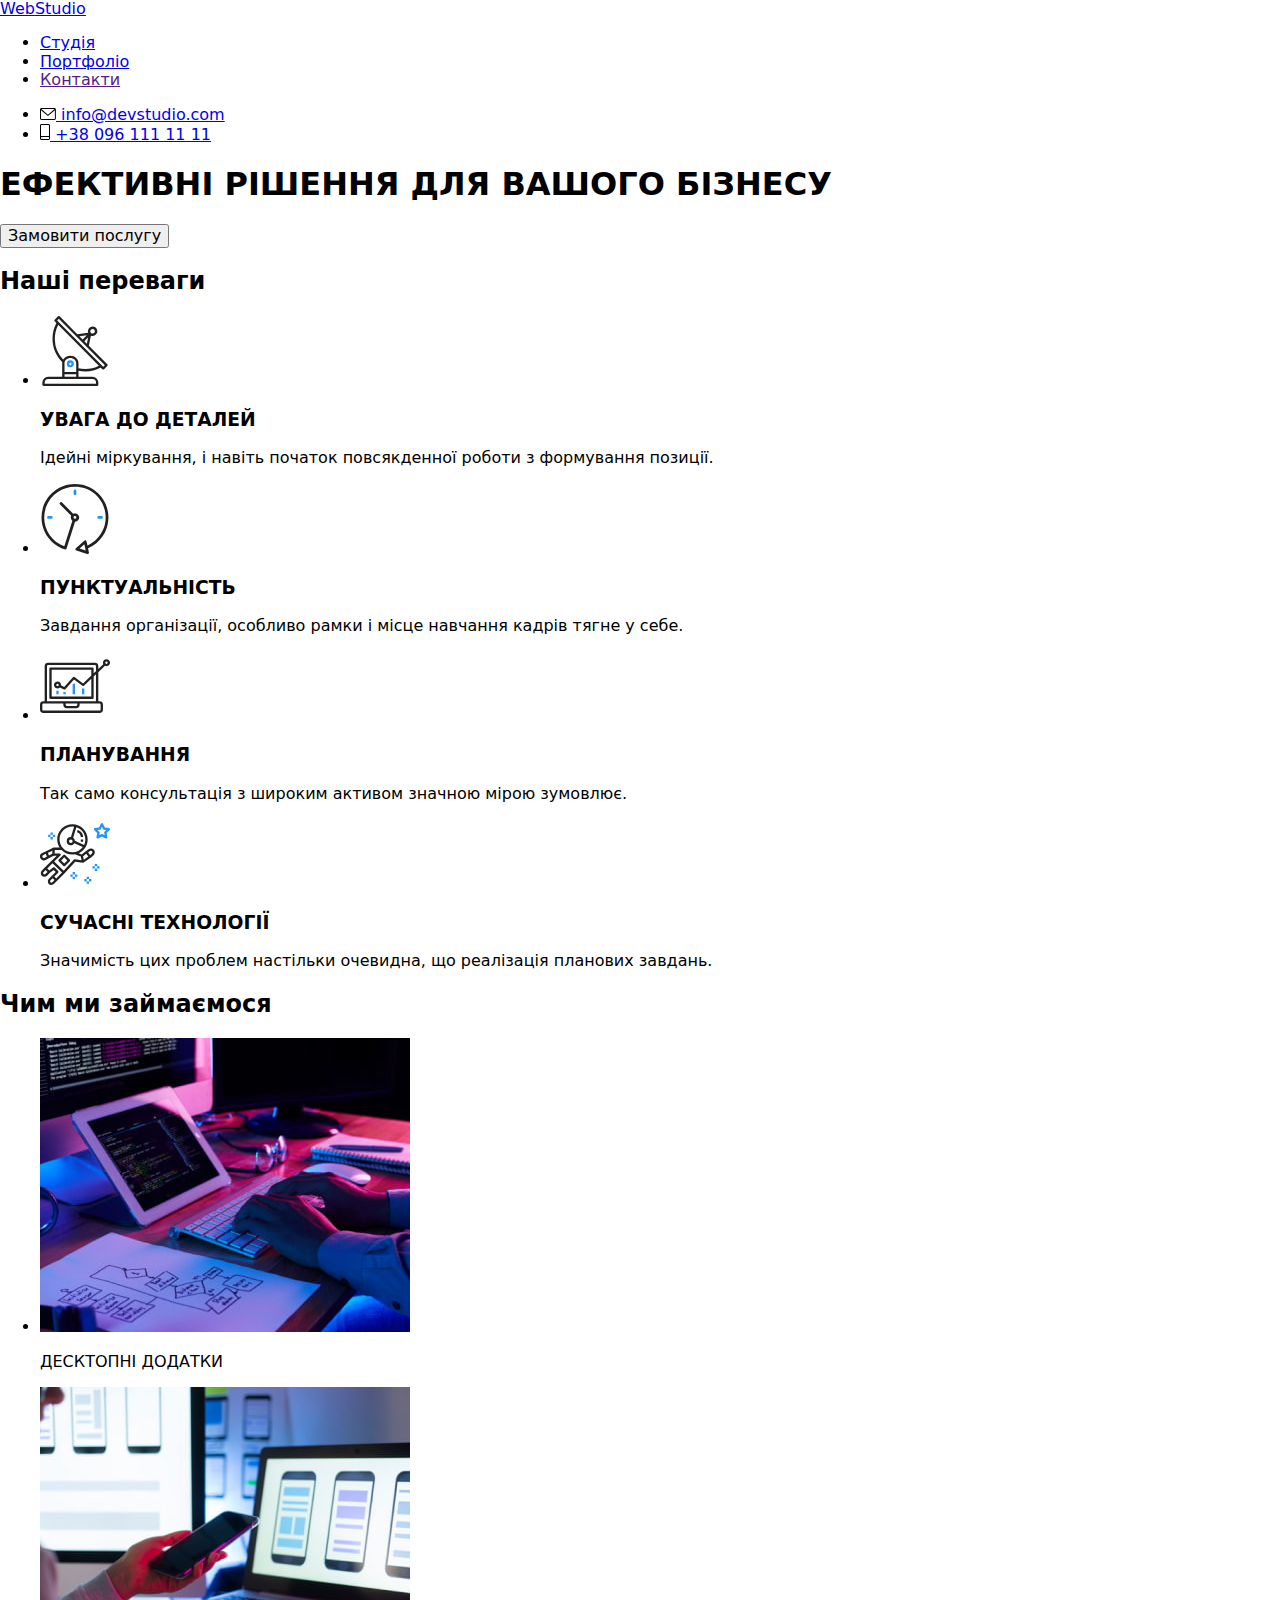
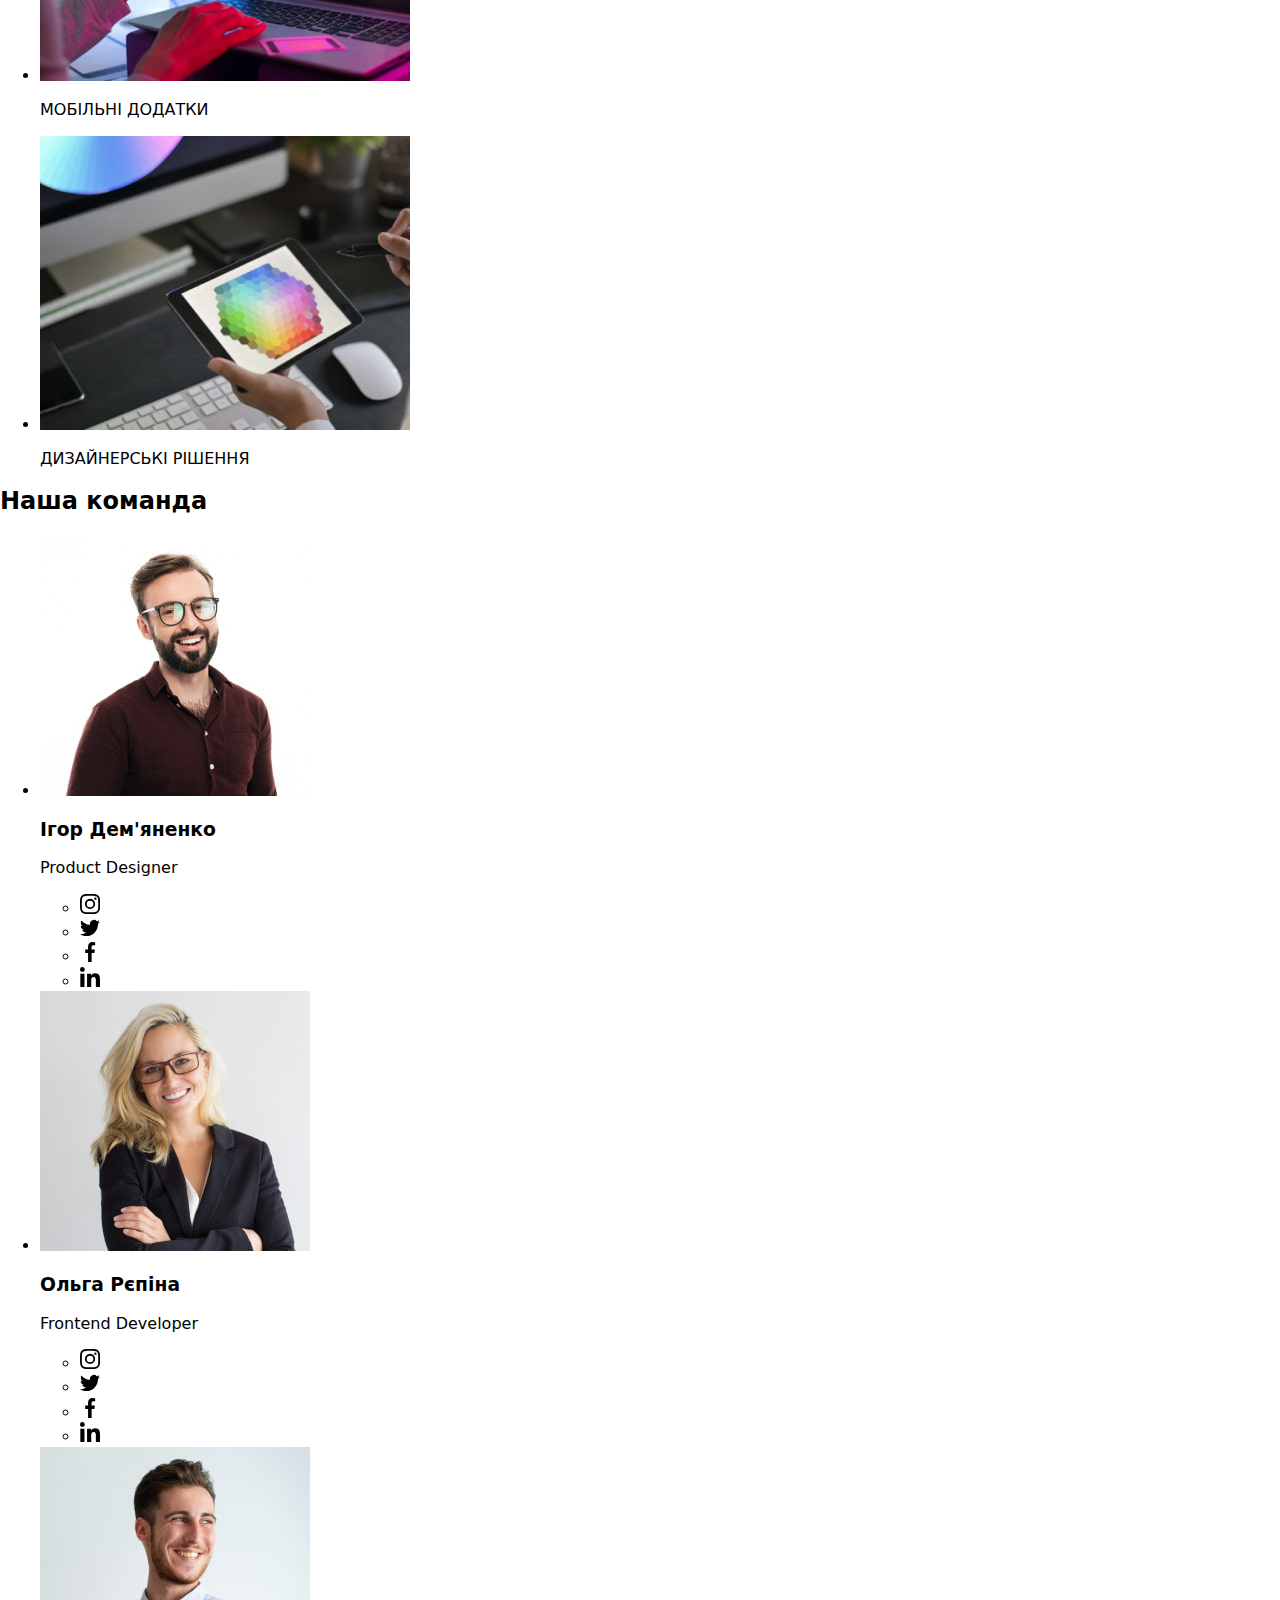
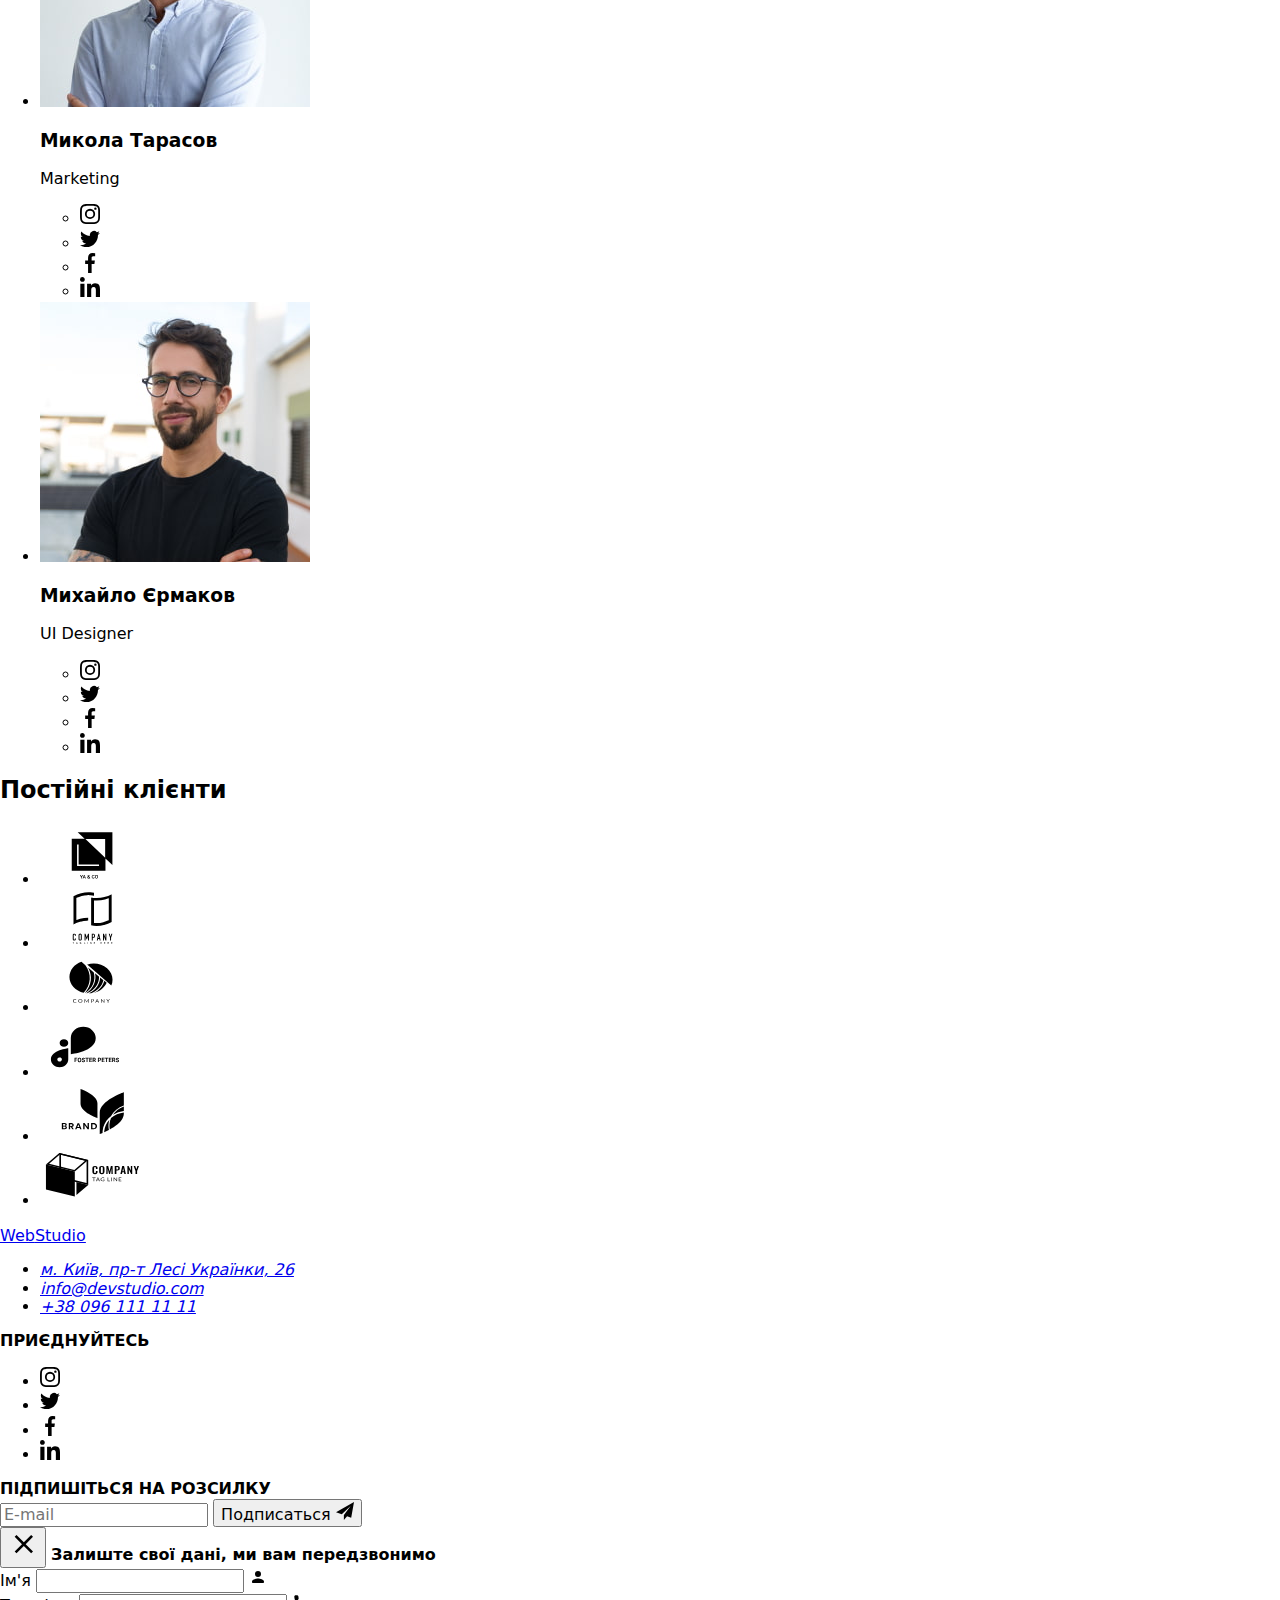
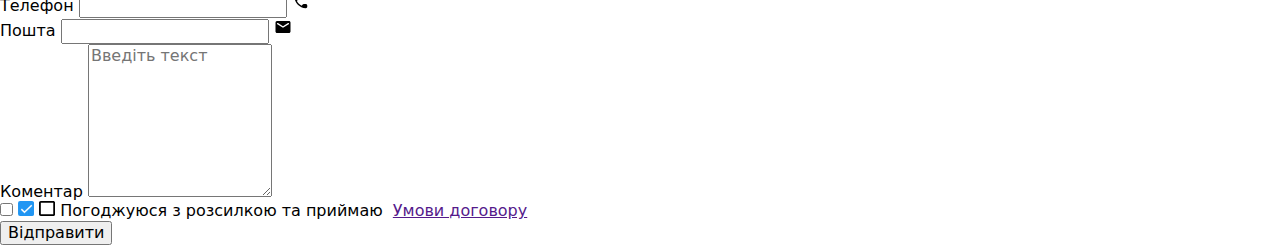
==== commit 906267db: "1" ====
--- a/index.html
+++ b/index.html
@@ -13,7 +13,7 @@
       rel="stylesheet"
       href="https://cdnjs.cloudflare.com/ajax/libs/modern-normalize/1.1.0/modern-normalize.min.css"
     />
-    <link rel="stylesheet" href="./css/styles.css" />
+    <link rel="stylesheet" href="./dist/css/main.min.css" />
   </head>
 
   <body>
@@ -52,7 +52,7 @@
       </div>
     </header>
     <main>
-      <div class="hero__overlay">
+      <div class="hero">
         <section class="hero__page">
           <h1 class="hero__title">ЕФЕКТИВНІ РІШЕННЯ ДЛЯ ВАШОГО БІЗНЕСУ</h1>
           <button data-modal-open type="button" class="hero__button">Замовити послугу</button>
@@ -62,9 +62,9 @@
       <section class="section">
         <div class="container">
           <h2 class="hidden">Наші переваги</h2>
-          <ul class="advantage">
-            <li class="advantage__item">
-              <div class="advantage__body">
+          <ul class="advantage-cards">
+            <li class="advantage-cards__item">
+              <div class="advantage">
                 <svg width="70" height="70">
                   <use href="./images/icons.svg#icon-antenna-1"></use>
                 </svg>
@@ -74,8 +74,8 @@
                 Ідейні міркування, і навіть початок повсякденної роботи з формування позиції.
               </p>
             </li>
-            <li class="advantage__item">
-              <div class="advantage__body">
+            <li class="advantage-cards__item">
+              <div class="advantage">
                 <svg width="70" height="70">
                   <use href="./images/icons.svg#icon-clock-1"></use>
                 </svg>
@@ -85,8 +85,8 @@
                 Завдання організації, особливо рамки і місце навчання кадрів тягне у себе.
               </p>
             </li>
-            <li class="advantage__item">
-              <div class="advantage__body">
+            <li class="advantage-cards__item">
+              <div class="advantage">
                 <svg width="70" height="70">
                   <use href="./images/icons.svg#icon-diagram"></use>
                 </svg>
@@ -96,8 +96,8 @@
                 Так само консультація з широким активом значною мірою зумовлює.
               </p>
             </li>
-            <li class="advantage__item">
-              <div class="advantage__body">
+            <li class="advantage-cards__item">
+              <div class="advantage">
                 <svg width="70" height="70">
                   <use href="./images/icons.svg#icon-astronaut-1"></use>
                 </svg>
@@ -114,21 +114,21 @@
       <section class="section">
         <div class="container">
           <h2 class="section__title">Чим ми займаємося</h2>
-          <ul class="specialization">
-            <li class="specialization__item">
-              <div class="specialization__body">
+          <ul class="specialization-cards">
+            <li class="specialization-cards__item">
+              <div class="specialization">
                 <img src="./images/1.jpg" alt="Створення вашого сайту" width="370" height="294" />
                 <p class="specialization__text">ДЕСКТОПНІ ДОДАТКИ</p>
               </div>
             </li>
-            <li class="specialization__item">
-              <div class="specialization__body">
+            <li class="specialization-cards__item">
+              <div class="specialization">
                 <img src="./images/2.jpg" alt="Розробка макету" width="370" height="294" />
                 <p class="specialization__text">МОБІЛЬНІ ДОДАТКИ</p>
               </div>
             </li>
-            <li class="specialization__item">
-              <div class="specialization__body">
+            <li class="specialization-cards__item">
+              <div class="specialization">
                 <img src="./images/3.jpg" alt="Робота над дизайном" width="370" height="294" />
                 <p class="specialization__text">ДИЗАЙНЕРСЬКІ РІШЕННЯ</p>
               </div>
@@ -140,10 +140,10 @@
       <section class="section">
         <div class="container">
           <h2 class="section__title">Наша команда</h2>
-          <ul class="teammates">
-            <li class="teammates__item">
+          <ul class="teammates-cards">
+            <li class="teammates-cards__item">
               <img src="./images/4.jpg" alt="Наш продуктовий дизайнер" width="270" height="260" />
-              <div class="teammates__text">
+              <div class="teammates__body">
                 <h3 class="teammates__name">Ігор Дем'яненко</h3>
                 <p lang="en" class="teammates__profession">Product Designer</p>
                 <ul class="social-networks">
@@ -178,9 +178,9 @@
                 </ul>
               </div>
             </li>
-            <li class="teammates__item">
+            <li class="teammates-cards__item">
               <img src="./images/5.jpg" alt="Наш фронтенд розробник" width="270" height="260" />
-              <div class="teammates__text">
+              <div class="teammates__body">
                 <h3 class="teammates__name">Ольга Рєпіна</h3>
                 <p lang="en" class="teammates__profession">Frontend Developer</p>
                 <ul class="social-networks">
@@ -215,9 +215,9 @@
                 </ul>
               </div>
             </li>
-            <li class="teammates__item">
+            <li class="teammates-cards__item">
               <img src="./images/6.jpg" alt="Наш маркетолог" width="270" height="260" />
-              <div class="teammates__text">
+              <div class="teammates__body">
                 <h3 class="teammates__name">Микола Тарасов</h3>
                 <p lang="en" class="teammates__profession">Marketing</p>
                 <ul class="social-networks">
@@ -252,9 +252,9 @@
                 </ul>
               </div>
             </li>
-            <li class="teammates__item">
+            <li class="teammates-cards__item">
               <img src="./images/7.jpg" alt="Наш ЮІ дизайнер" width="270" height="260" />
-              <div class="teammates__text">
+              <div class="teammates__body">
                 <h3 class="teammates__name">Михайло Єрмаков</h3>
                 <p lang="en" class="teammates__profession">UI Designer</p>
                 <ul class="social-networks">
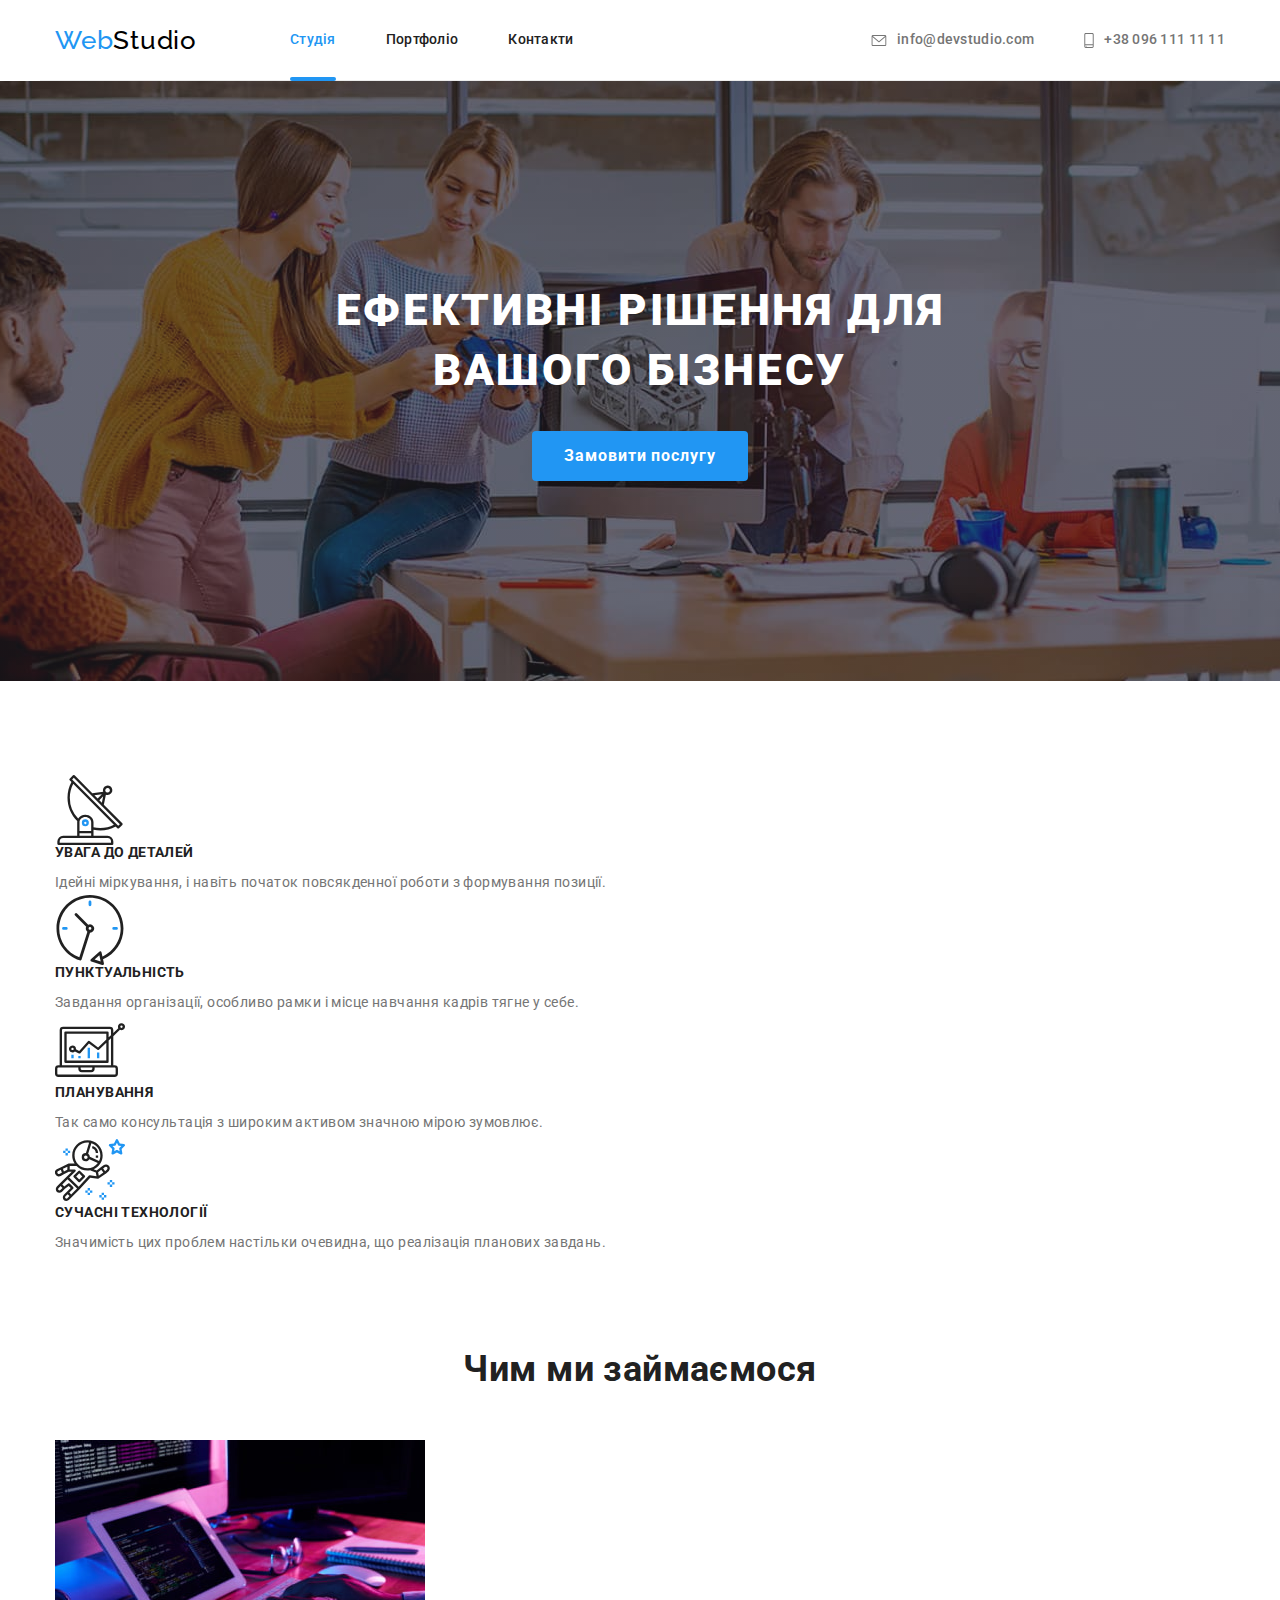
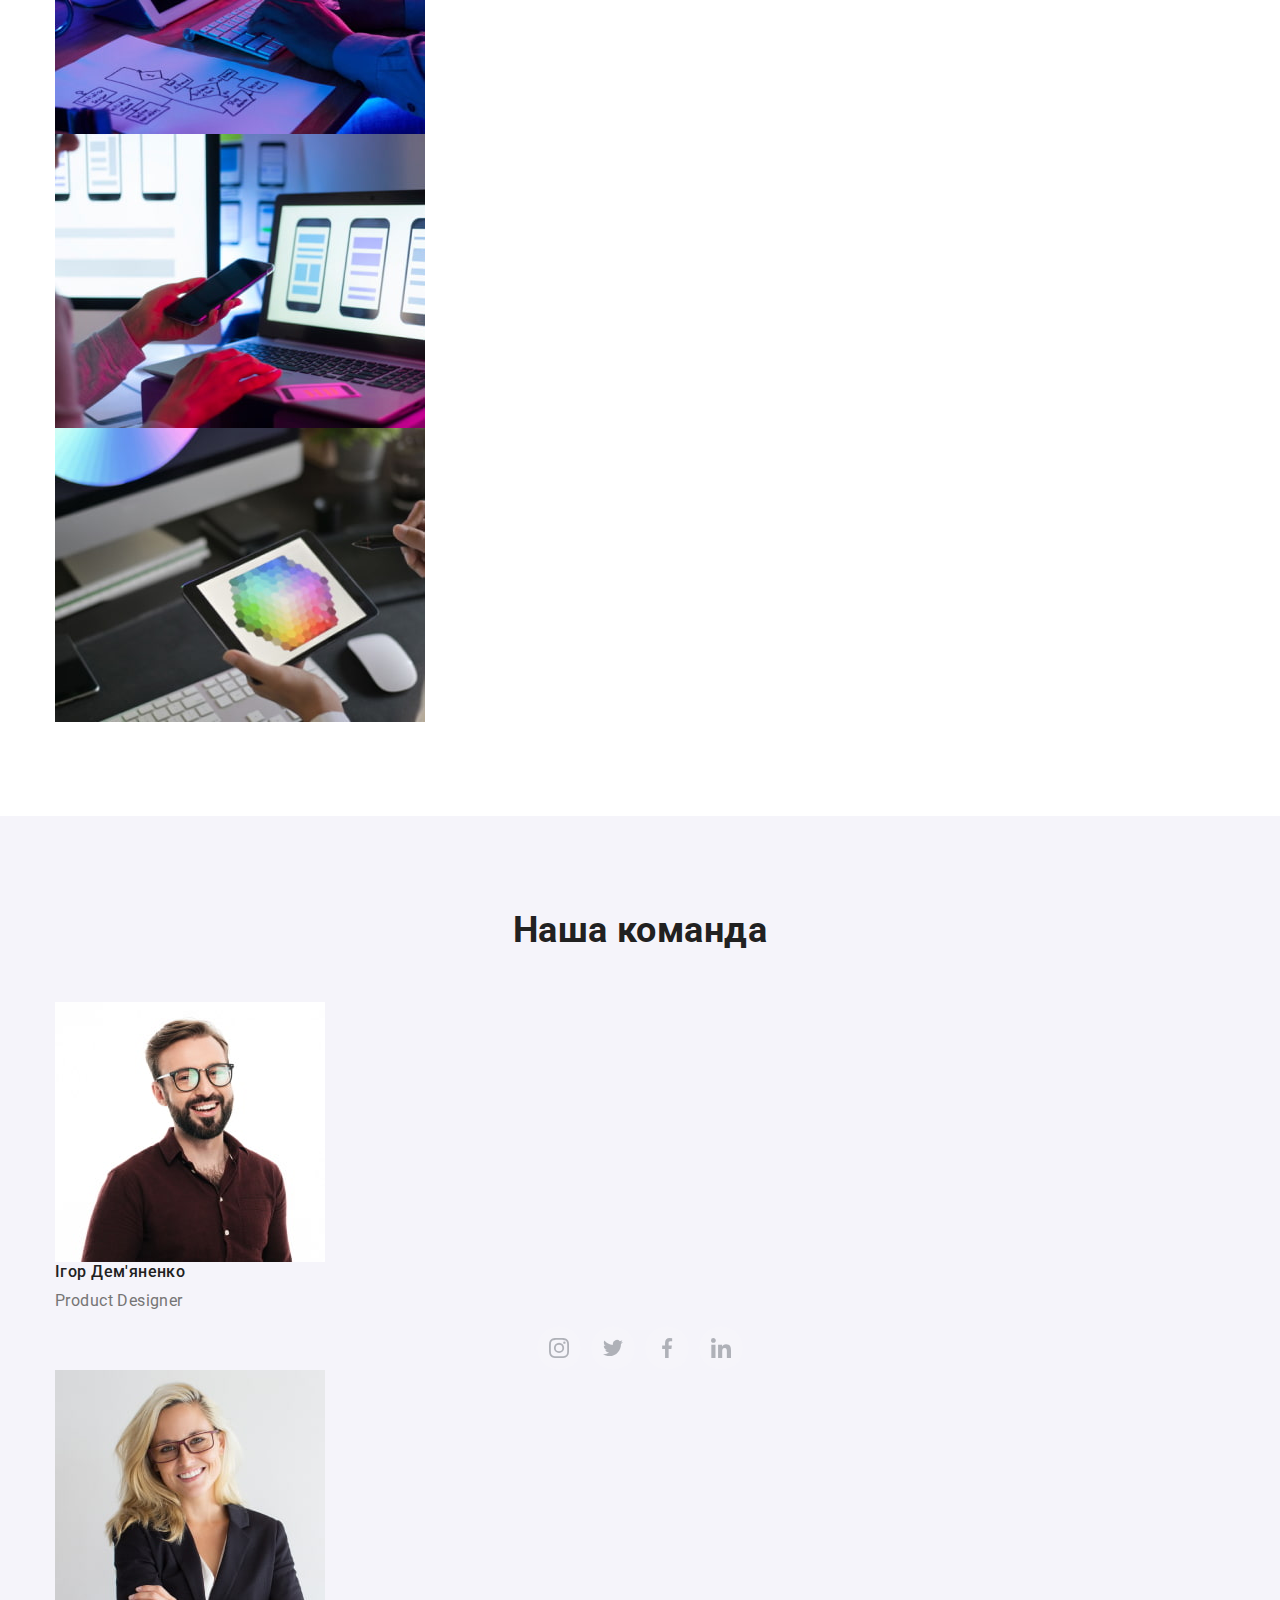
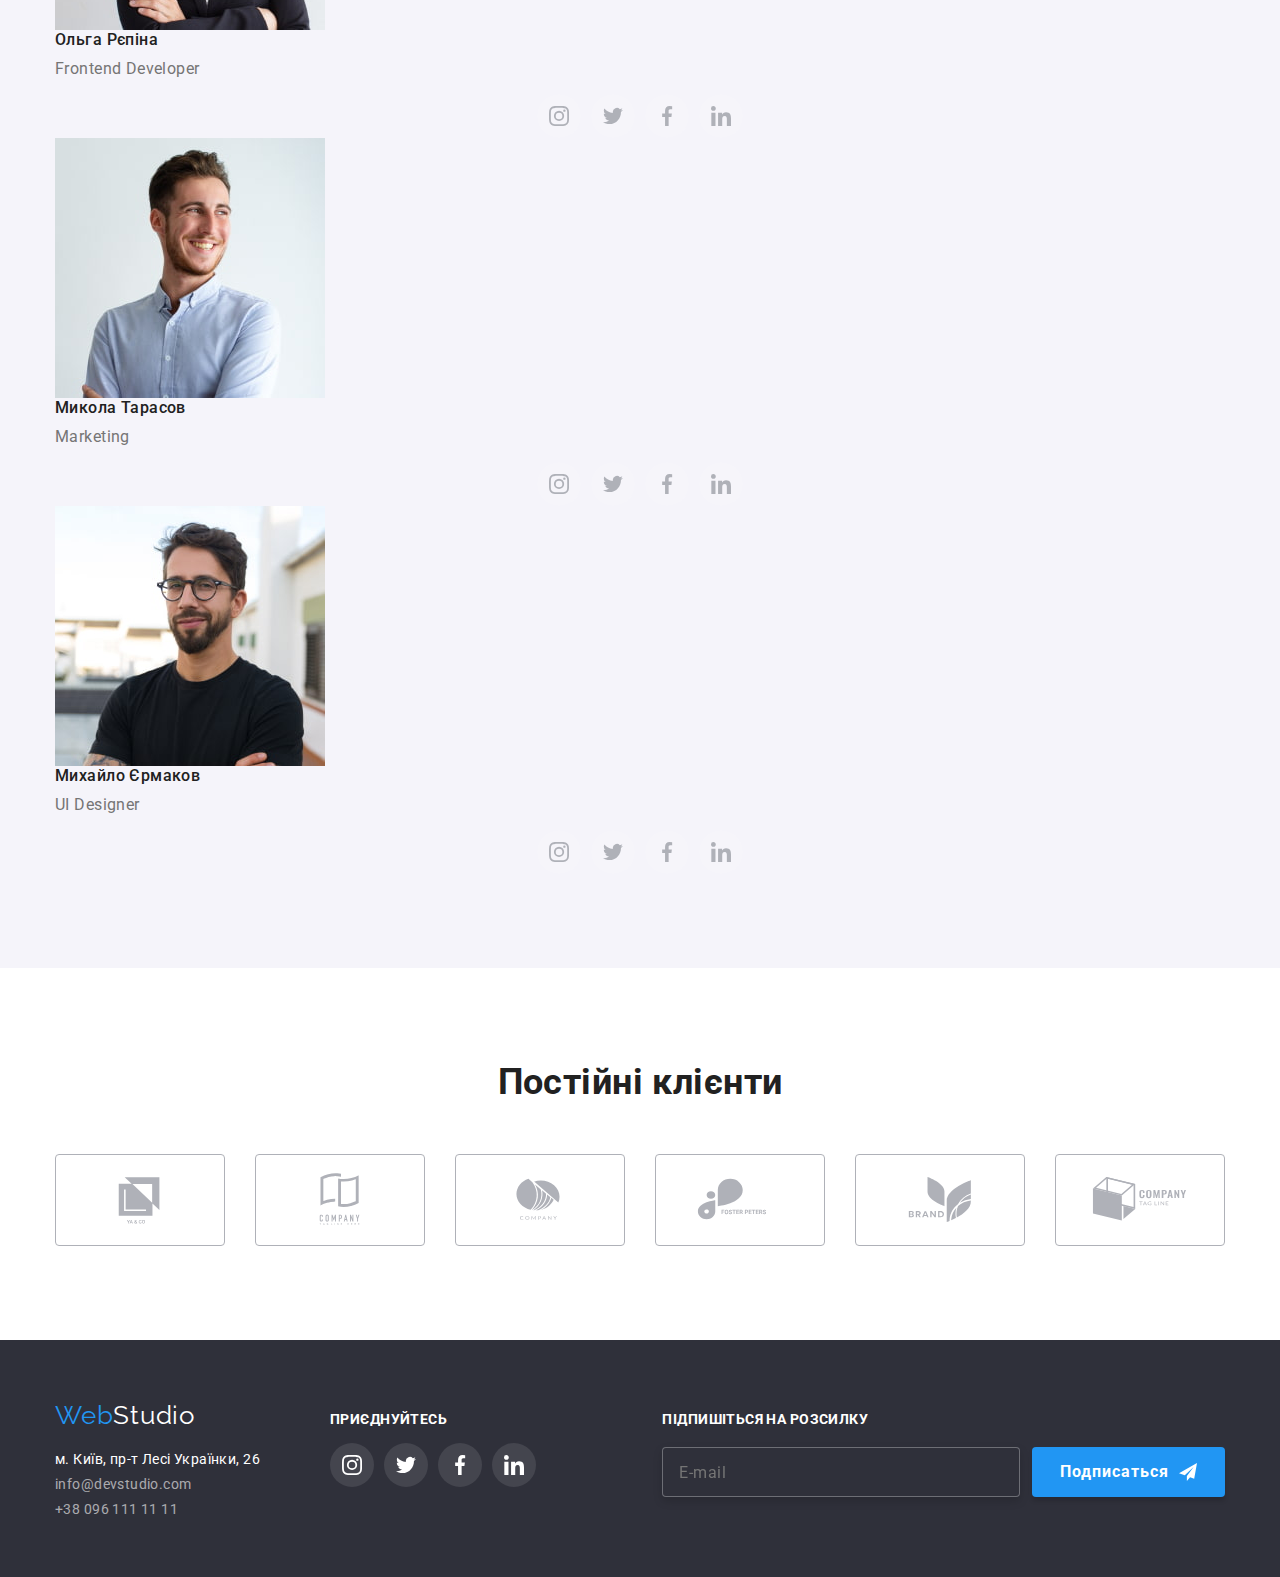
==== commit 92476bb9: "change_directory" ====
--- a/index.html
+++ b/index.html
@@ -13,7 +13,7 @@
       rel="stylesheet"
       href="https://cdnjs.cloudflare.com/ajax/libs/modern-normalize/1.1.0/modern-normalize.min.css"
     />
-    <link rel="stylesheet" href="./dist/css/main.min.css" />
+    <link rel="stylesheet" href="./css/main.min.css" />
   </head>
 
   <body>
--- a/css/main.min.css
+++ b/css/main.min.css
@@ -0,0 +1,801 @@
+:root {
+  --primary-text-color: #212121;
+  --interactive-color: #2196f3;
+  --secondary-text-color: #757575;
+  --background-text-color: #ffffff;
+  --logo-color-header: #000000;
+  --footer-backgroud-color: #2f303a;
+  --background-section-color: #f5f4fa;
+  --border-color: #eeeeee;
+  --color-icons: #afb1b8;
+}
+body {
+  background-color: #fff;
+  color: var(--primary-text-color);
+  font-family: Roboto, sans-serif;
+  font-size: 14px;
+  letter-spacing: 0.03em;
+}
+.container {
+  margin-right: auto;
+  margin-left: auto;
+  width: 1200px;
+  padding-left: 15px;
+  padding-right: 15px;
+}
+.section {
+  padding-top: 94px;
+  padding-bottom: 94px;
+  background-color: var(--background-text-color);
+}
+.section:nth-child(2) {
+  padding-bottom: 0px;
+}
+.section:nth-child(4) {
+  background-color: var(--background-section-color);
+}
+h1,
+h2,
+h3,
+h4,
+h5,
+h6 {
+  margin-top: 0;
+  margin-bottom: 0;
+}
+p {
+  margin-top: 0;
+  margin-bottom: 0;
+}
+ul {
+  margin: 0;
+  padding: 0;
+  list-style: none;
+}
+img {
+  display: block;
+  max-width: 100%;
+  height: auto;
+}
+.site__halflogo {
+  color: var(--interactive-color);
+}
+.site__logo {
+  color: var(--logo-color-header);
+  font-family: Raleway, sans-serif;
+  font-size: 26px;
+  line-height: 1.19;
+  text-decoration: none;
+  letter-spacing: 0.03em;
+}
+header {
+  border-bottom: 1px solid #ececec;
+}
+.site__header {
+  display: flex;
+  color: var(--secondary-text-color);
+  letter-spacing: 0.02em;
+  font-weight: 500;
+  line-height: 1.14;
+  align-items: center;
+}
+.site__nav {
+  display: flex;
+  align-items: center;
+}
+.nav__menu {
+  display: flex;
+  margin-left: 93px;
+  gap: 50px;
+  transition-property: color;
+  transition-duration: 250ms;
+  transition-timing-function: cubic-bezier(0.4, 0, 0.2, 1);
+}
+.nav__menu .link:hover,
+.nav__menu .link:focus {
+  color: var(--interactive-color);
+}
+.nav__link {
+  padding-top: 32px;
+  padding-bottom: 32px;
+  display: block;
+}
+.contacts {
+  display: flex;
+  list-style: none;
+  margin-left: auto;
+}
+.contacts__item:last-child {
+  margin-left: 50px;
+}
+.contacts__link {
+  display: flex;
+  color: var(--secondary-text-color);
+  letter-spacing: 0.02em;
+  text-decoration: none;
+  fill: currentColor;
+  align-items: center;
+  transition-property: color, fill;
+  transition-duration: 250ms;
+  transition-timing-function: cubic-bezier(0.4, 0, 0.2, 1);
+}
+.contacts__link:hover,
+.contacts__link:focus {
+  fill: var(--interactive-color);
+  color: var(--interactive-color);
+}
+.contacts__icon {
+  margin-right: 10px;
+  padding-top: 1px;
+}
+.nav__link {
+  text-decoration: none;
+  color: var(--primary-text-color);
+}
+.nav__link:hover,
+.nav__link:focus {
+  color: var(--interactive-color);
+}
+.nav__link--current {
+  position: relative;
+  color: var(--interactive-color);
+}
+.nav__link--current::after {
+  content: '';
+  position: absolute;
+  background-color: var(--interactive-color);
+  border-radius: 2px;
+  width: 100%;
+  height: 4px;
+  bottom: -1px;
+  left: 0;
+}
+.hero__page {
+  padding-top: 200px;
+  padding-bottom: 200px;
+  text-align: center;
+}
+.hero__title {
+  color: var(--background-text-color);
+  letter-spacing: 0.06em;
+  font-size: 44px;
+  line-height: 1.36;
+  font-weight: 900;
+  width: 696px;
+  margin-left: auto;
+  margin-right: auto;
+}
+.hero {
+  height: 600px;
+  max-width: 1600px;
+  margin-left: auto;
+  margin-right: auto;
+  background-image: linear-gradient(to right, rgba(47, 48, 58, 0.4), rgba(47, 48, 58, 0.4)),
+    url(../images/main-background.jpg);
+  background-size: cover;
+  background-position: center;
+  background-color: #c4c4c4;
+}
+.hero__button {
+  color: var(--background-text-color);
+  background-color: var(--interactive-color);
+  letter-spacing: 0.06em;
+  font-weight: 700;
+  font-size: 16px;
+  line-height: 1.88;
+  cursor: pointer;
+  border-radius: 4px;
+  padding: 10px 32px;
+  min-width: 130px;
+  border: 0 solid rgba(0, 0, 0, 0);
+  margin-top: 30px;
+  transition-property: box-shadow, background-color;
+  transition-duration: 250ms;
+  transition-timing-function: cubic-bezier(0.4, 0, 0.2, 1);
+}
+.advantage {
+  display: flex;
+  padding: initial;
+  gap: 30px;
+}
+.advantage__item {
+  width: 270px;
+  margin-right: 30px;
+  list-style: none;
+  background-color: var(--background-text-color);
+  text-align: left;
+  margin: 0;
+}
+.advantage__body {
+  background-color: var(--background-section-color);
+  border-radius: 4px;
+  margin-bottom: 30px;
+  height: 120px;
+  display: flex;
+  align-items: center;
+  justify-content: center;
+}
+.advantage__subtitle {
+  color: var(--primary-text-color);
+  font-weight: 700;
+  line-height: 1.14;
+  margin-bottom: 10px;
+  font-size: 14px;
+}
+.advantage__text {
+  color: var(--secondary-text-color);
+  line-height: 1.71;
+}
+.specialization {
+  display: flex;
+  padding: initial;
+  list-style: none;
+}
+.specialization__item {
+  margin-right: 30px;
+  background-color: var(--border-color);
+}
+.specialization__item:last-child {
+  margin-right: 0;
+}
+.section__title {
+  text-align: center;
+  font-size: 36px;
+  line-height: 1.16;
+  font-weight: 700;
+  margin-bottom: 50px;
+  color: var(--primary-text-color);
+}
+.specialization__body {
+  position: relative;
+}
+.specialization__text {
+  position: absolute;
+  font-style: normal;
+  font-weight: 700;
+  line-height: 1.14;
+  letter-spacing: 0.03em;
+  color: var(--background-text-color);
+  padding-bottom: 27px;
+  bottom: 0px;
+  transition: 250ms opacity cubic-bezier(0.4, 0, 0.2, 1);
+  opacity: 1;
+  width: 100%;
+  height: 100%;
+  display: flex;
+  align-items: flex-end;
+  justify-content: center;
+}
+.specialization__body::before {
+  content: '';
+  position: absolute;
+  width: 370px;
+  height: 70px;
+  background: rgba(47, 48, 58, 0.8);
+  opacity: 1;
+  bottom: 0;
+  transition: 250ms opacity cubic-bezier(0.4, 0, 0.2, 1);
+}
+.teammates {
+  display: flex;
+}
+.teammates__item {
+  margin-right: 30px;
+  background-color: var(--background-text-color);
+  box-shadow: 0px 1px 3px rgba(0, 0, 0, 0.12), 0px 1px 1px rgba(0, 0, 0, 0.14),
+    0px 2px 1px rgba(0, 0, 0, 0.2);
+  border-radius: 0px 0px 4px 4px;
+  text-align: center;
+}
+.teammates__item:last-child {
+  margin-right: 0;
+}
+.teammates__name {
+  color: var(--primary-text-color);
+  font-weight: 500;
+  font-size: 16px;
+  line-height: 1.19;
+}
+.teammates__profession {
+  color: var(--secondary-text-color);
+  font-size: 16px;
+  line-height: 1.19;
+  margin-top: 10px;
+}
+.teammates__text {
+  padding-top: 30px;
+  padding-bottom: 30px;
+}
+.social-networks {
+  display: flex;
+  justify-content: center;
+  gap: 10px;
+  padding-top: 16px;
+}
+.social-networks__item {
+  width: 44px;
+}
+.social-networks__link {
+  fill: var(--color-icons);
+  height: 44px;
+  width: 100%;
+  display: flex;
+  justify-content: center;
+  align-items: center;
+  background-color: #2196f3;
+  background: rgba(255, 255, 255, 0.1);
+  border-radius: 50%;
+  transition-property: fill, border-radius, background-color;
+  transition-duration: 250ms;
+  transition-timing-function: cubic-bezier(0.4, 0, 0.2, 1);
+}
+.social-networks__link:hover,
+.social-networks__link:focus {
+  fill: var(--background-text-color);
+  background-color: var(--interactive-color);
+  border-radius: 50%;
+}
+.portfolio-filter {
+  display: flex;
+  list-style: none;
+  padding-left: 0;
+  margin-bottom: 50px;
+  gap: 8px;
+}
+.portfolio-filter__item:last-child {
+  margin-right: 298px;
+}
+.portfolio-filter__item:first-child {
+  margin-left: 297px;
+}
+.portfolio-filter__button:hover,
+.portfolio-filter__button:focus {
+  box-shadow: 0px 4px 4px rgba(0, 0, 0, 0.15);
+  background-color: var(--interactive-color);
+  color: var(--background-text-color);
+  box-shadow: 0px 3px 1px rgba(0, 0, 0, 0.1), 0px 1px 2px rgba(0, 0, 0, 0.08),
+    0px 2px 2px rgba(0, 0, 0, 0.12);
+}
+.portfolio-filter__button {
+  font-family: inherit;
+  color: var(--primary-text-color);
+  background-color: var(--background-section-color);
+  font-weight: 500;
+  font-size: 16px;
+  line-height: 1.63;
+  cursor: pointer;
+  border-radius: 4px;
+  padding: 6px 22px;
+  border: 0 solid rgba(0, 0, 0, 0);
+  transition-property: box-shadow, color, background-color;
+  transition-duration: 250ms;
+  transition-timing-function: cubic-bezier(0.4, 0, 0.2, 1);
+}
+.portfolio {
+  background-color: var(--background-text-color);
+}
+.portfolio-project {
+  display: flex;
+  flex-wrap: wrap;
+  list-style: none;
+  padding-left: 0;
+}
+.portfolio-project__item {
+  width: calc((100% - 60px) / 3);
+  background-color: var(--background-text-color);
+  margin-right: 30px;
+  margin-bottom: 30px;
+}
+.portfolio-project__item:nth-child(3n) {
+  margin-right: 0;
+}
+.portfolio-project__item:nth-last-child(-n + 3) {
+  margin-bottom: 0;
+}
+.project {
+  display: block;
+  text-decoration: none;
+  transition-property: box-shadow;
+  transition-duration: 250ms;
+  transition-timing-function: cubic-bezier(0.4, 0, 0.2, 1);
+}
+.project:hover {
+  box-shadow: 0px 1px 1px rgba(0, 0, 0, 0.12), 0px 4px 4px rgba(0, 0, 0, 0.06),
+    1px 4px 6px rgba(0, 0, 0, 0.16);
+}
+.project__title {
+  color: var(--primary-text-color);
+  font-size: 18px;
+  line-height: 2;
+  letter-spacing: 0.06em;
+}
+.project__category {
+  color: var(--secondary-text-color);
+  font-size: 16px;
+  line-height: 1.88;
+  margin-top: 4px;
+}
+.project__border {
+  padding-top: 20px;
+  padding-bottom: 20px;
+  padding-left: 24px;
+  padding-right: 24px;
+  border-left: 1px solid var(--border-color);
+  border-right: 1px solid var(--border-color);
+  border-bottom: 1px solid var(--border-color);
+}
+.project__overlay {
+  position: relative;
+  overflow: hidden;
+}
+.project__overlay--active {
+  position: absolute;
+  display: flex;
+  width: 100%;
+  height: 100%;
+  opacity: 1;
+  transition: opacity 250ms cubic-bezier(0.4, 0, 0.2, 1);
+  background: rgba(33, 150, 243, 0.9);
+}
+.portfolio-project__item:hover .project__overlay--active,
+.portfolio-project__item:focus .project__overlay--active {
+  top: 100%;
+  transform: translate(0%, -100%);
+  transition: transform 250ms cubic-bezier(0.4, 0, 0.2, 1);
+}
+.project__overlay-text {
+  color: var(--background-text-color);
+  font-size: 18px;
+  line-height: 1.56;
+  letter-spacing: 0.03em;
+  display: flex;
+  align-items: center;
+  padding-left: 24px;
+  padding-right: 24px;
+}
+.clients {
+  display: flex;
+  gap: 30px;
+}
+.clients__link {
+  display: block;
+  border: 1px solid var(--color-icons);
+  border-radius: 4px;
+  cursor: pointer;
+  width: 170px;
+  height: 92px;
+  fill: var(--color-icons);
+  display: flex;
+  align-items: center;
+  justify-content: center;
+  transition-property: fill, border-color;
+  transition-duration: 250ms;
+  transition-timing-function: cubic-bezier(0.4, 0, 0.2, 1);
+}
+.clients__link:hover,
+.clients__link:focus {
+  fill: var(--interactive-color);
+  border-color: var(--interactive-color);
+}
+.footer {
+  color: var(--background-text-color);
+  padding-top: 60px;
+  padding-bottom: 60px;
+  background-color: var(--footer-backgroud-color);
+}
+.container__footer {
+  display: flex;
+  align-items: baseline;
+}
+.site__logo--white {
+  color: var(--background-text-color);
+}
+.address {
+  font-style: normal;
+  margin-top: 20px;
+}
+.address__list {
+  display: block;
+  flex-wrap: wrap;
+  padding: initial;
+  margin-right: 70px;
+}
+.address__item {
+  margin-bottom: 9px;
+  list-style: none;
+}
+.address__item:last-child {
+  margin-bottom: 0;
+}
+.makeit {
+  font-weight: 700;
+  font-size: 14px;
+  line-height: 1.14px;
+  letter-spacing: 0.03em;
+  color: var(--background-text-color);
+}
+.address__link {
+  transition-property: color;
+  transition-duration: 250ms;
+  transition-timing-function: cubic-bezier(0.4, 0, 0.2, 1);
+  text-decoration: none;
+  color: var(--background-text-color);
+}
+.address__link:hover,
+.address__link:focus {
+  color: var(--interactive-color);
+}
+.social-networks__link--white {
+  fill: var(--background-text-color);
+}
+.form-subscribe {
+  display: flex;
+  margin-left: auto;
+  background-color: #2196f3;
+  background-color: var(--footer-backgroud-color);
+}
+.form-subscribe__body {
+  display: block;
+}
+.form-title {
+  font-weight: 700;
+  line-height: 1.14;
+  letter-spacing: 0.03em;
+  color: var(--background-text-color);
+}
+.form-subscribe__content {
+  margin-top: 20px;
+  display: flex;
+}
+.form-subscribe__input {
+  font-size: 16px;
+  line-height: 20px;
+  letter-spacing: 0.03em;
+  background-color: var(--footer-backgroud-color);
+  border: 1px solid rgba(255, 255, 255, 0.3);
+  filter: drop-shadow(0px 4px 4px rgba(0, 0, 0, 0.15));
+  color: var(--background-text-color);
+  border-radius: 4px;
+  width: 358px;
+  height: 50px;
+  padding-left: 16px;
+}
+.form-subscribe__button {
+  background-color: var(--interactive-color);
+  font-family: 'Roboto';
+  font-weight: 700;
+  font-size: 16px;
+  line-height: 1.88;
+  letter-spacing: 0.06em;
+  color: var(--background-text-color);
+  box-shadow: 0px 4px 4px rgba(0, 0, 0, 0.15);
+  border-radius: 4px;
+  padding: 10px 28px 10px 28px;
+  cursor: pointer;
+  display: flex;
+  align-items: center;
+  margin-left: 12px;
+  border: none;
+}
+.form-subscribe__icon {
+  margin-left: 10px;
+  fill: var(--background-text-color);
+}
+.contacts-footer {
+  color: rgba(255, 255, 255, 0.6);
+  text-decoration: none;
+  font-weight: normal;
+  display: block;
+  transition-property: color;
+  transition-duration: 250ms;
+  transition-timing-function: cubic-bezier(0.4, 0, 0.2, 1);
+}
+.contacts-footer:hover,
+.contacts-footer:focus {
+  color: var(--interactive-color);
+}
+.hidden {
+  position: absolute;
+  white-space: nowrap;
+  width: 0;
+  height: 0;
+  overflow: hidden;
+}
+.backdrop {
+  position: fixed;
+  top: 0;
+  bottom: 0;
+  width: 100%;
+  height: 100%;
+  background-color: rgba(0, 0, 0, 0.2);
+  opacity: 1;
+  transition: opacity 250ms cubic-bezier(0.4, 0, 0.2, 1);
+  transition: background-color 250ms cubic-bezier(0.4, 0, 0.2, 1);
+}
+.backdrop.is-hidden {
+  pointer-events: none;
+  opacity: 0;
+  transition: opacity 250ms cubic-bezier(0.4, 0, 0.2, 1);
+}
+.modal {
+  position: absolute;
+  top: 50%;
+  left: 50%;
+  transform: translate(-50%, -50%) scale(1);
+  padding: 40px 40px 40px 40px;
+  background: var(--background-text-color);
+  box-shadow: 0px 1px 3px rgba(0, 0, 0, 0.12), 0px 1px 1px rgba(0, 0, 0, 0.14),
+    0px 2px 1px rgba(0, 0, 0, 0.2);
+  border-radius: 4px;
+  width: 528px;
+  background-color: var(--background-text-color);
+  transition: transform 250ms cubic-bezier(0.4, 0, 0.2, 1);
+}
+.modal__close-button {
+  background-color: #fff;
+  border: none;
+  position: absolute;
+  top: -7%;
+  right: -9%;
+}
+.modal__close-icon {
+  background: #fff;
+  border: 1px solid rgba(0, 0, 0, 0.1);
+  border-radius: 50%;
+  cursor: pointer;
+  padding: 5px;
+}
+.modal__close-button:hover,
+.modal__close-button:focus {
+  fill: var(--interactive-color);
+  transition: fill 250ms cubic-bezier(0.4, 0, 0.2, 1);
+}
+.backdrop.is-hidden .modal {
+  transform: translate(-50%, -50%) scale(0.9);
+  transition: transform 2500ms cubic-bezier(0.4, 0, 0.2, 1);
+}
+.modal__title {
+  display: flex;
+  justify-content: center;
+  font-family: 'Roboto';
+  font-weight: 700;
+  font-size: 1.15;
+  line-height: 23px;
+  letter-spacing: 0.03em;
+  color: var(--primary-text-color);
+  margin-bottom: 12px;
+  font-size: 20px;
+}
+.modal__form-field {
+  display: block;
+  position: relative;
+}
+.modal__form {
+  position: relative;
+}
+.modal__form-input {
+  width: 100%;
+  border: 1px solid rgba(33, 33, 33, 0.2);
+  border-radius: 4px;
+  height: 40px;
+  cursor: pointer;
+  padding-left: 42px;
+}
+.modal__form-input:hover {
+  border-color: var(--interactive-color);
+  transition: border-color 250ms cubic-bezier(0.4, 0, 0.2, 1);
+}
+.modal__form-field:hover .modal__input-icon {
+  fill: var(--interactive-color);
+  transition: fill 250ms cubic-bezier(0.4, 0, 0.2, 1);
+}
+.modal__form-input:focus ~ svg {
+  fill: var(--interactive-color);
+  transition: fill 250ms cubic-bezier(0.4, 0, 0.2, 1);
+}
+.modal__form-textarea {
+  width: 100%;
+  height: 120px;
+  resize: none;
+  border: 1px solid rgba(33, 33, 33, 0.2);
+  border-radius: 4px;
+  margin-top: 4px;
+  margin-bottom: 10px;
+  padding-top: 12px;
+  padding-left: 16px;
+  cursor: pointer;
+}
+.modal__form-textarea:hover,
+.modal__form-textarea:focus {
+  border-color: var(--interactive-color);
+  transition: border-color 250ms cubic-bezier(0.4, 0, 0.2, 1);
+}
+.modal__checkbox-body {
+  display: flex;
+  justify-content: center;
+  align-items: center;
+  line-height: 1.71;
+  letter-spacing: 0.03em;
+  color: var(--secondary-text-color);
+}
+.modal__form-input {
+  margin-top: 4px;
+  margin-bottom: 10px;
+}
+.modal__contract-link {
+  color: var(--interactive-color);
+}
+.modal__submit-button {
+  font-family: 'Roboto';
+  font-weight: 700;
+  font-size: 16px;
+  line-height: 1.86;
+  letter-spacing: 0.06em;
+  color: var(--background-text-color);
+  background: var(--interactive-color);
+  box-shadow: 0px 4px 4px rgba(0, 0, 0, 0.15);
+  border-radius: 4px;
+  padding: 10px 52px 10px 52px;
+  border: none;
+  margin-top: 30px;
+  cursor: pointer;
+}
+.modal__submit-body {
+  display: flex;
+  justify-content: center;
+}
+.modal__form-text {
+  line-height: 1.17;
+  letter-spacing: 0.01em;
+  color: var(--secondary-text-color);
+}
+.modal__form-input {
+  position: relative;
+}
+.modal__input-icon {
+  position: absolute;
+  top: 45%;
+  left: 12px;
+  pointer-events: none;
+}
+.modal__checkbox-input {
+  -webkit-appearance: none;
+  -moz-appearance: none;
+  appearance: none;
+  position: absolute;
+}
+.modal__icon-agreement {
+  margin-right: 7px;
+}
+.modal__checkbox-input:checked + .modal__icon-agreement {
+  opacity: 1;
+  transition: opacity 250ms cubic-bezier(0.4, 0, 0.2, 1);
+  border: 0.2px solid var(--background-text-color);
+  transition: border 250ms cubic-bezier(0.4, 0, 0.2, 1);
+}
+.modal__checkbox-input + .modal__icon-agreement {
+  opacity: 0;
+  transition: opacity 250ms cubic-bezier(0.4, 0, 0.2, 1);
+}
+.modal__checkbox-input:checked + .modal__icon-agreement {
+  opacity: 1;
+  transition: opacity 250ms cubic-bezier(0.4, 0, 0.2, 1);
+  border: 0.2px solid var(--background-text-color);
+  transition: border 250ms cubic-bezier(0.4, 0, 0.2, 1);
+}
+.modal__checkbox-input + .modal__icon-agreement {
+  opacity: 0;
+  transition: opacity 250ms cubic-bezier(0.4, 0, 0.2, 1);
+}
+.modal__icon-border {
+  position: absolute;
+  margin-right: 390px;
+}
+.modal__checkbox-input:checked ~ .modal__icon-border {
+  opacity: 0;
+  transition: opacity 250ms cubic-bezier(0.4, 0, 0.2, 1);
+}
+.modal__checkbox-input ~ .modal__icon-border {
+  opacity: 1;
+  transition: opacity 250ms cubic-bezier(0.4, 0, 0.2, 1);
+} /*# sourceMappingURL=main.min.css.map */
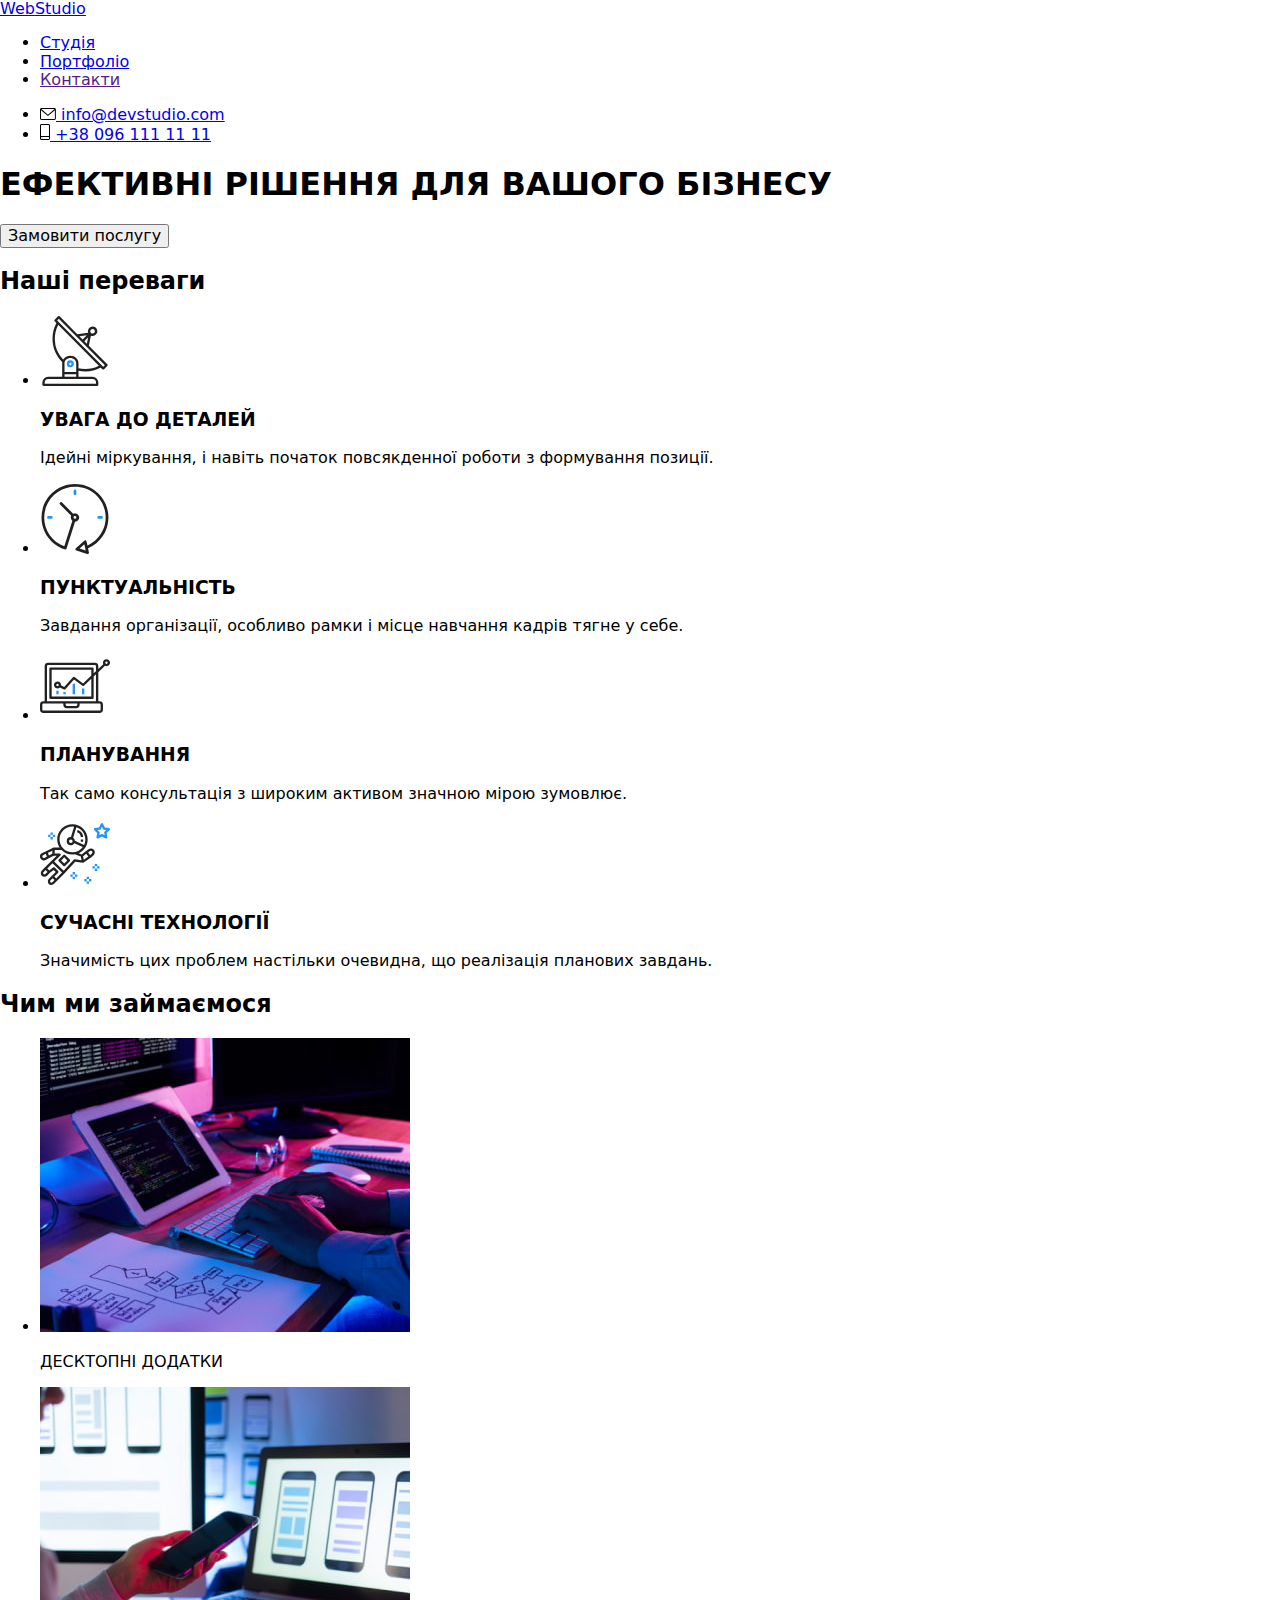
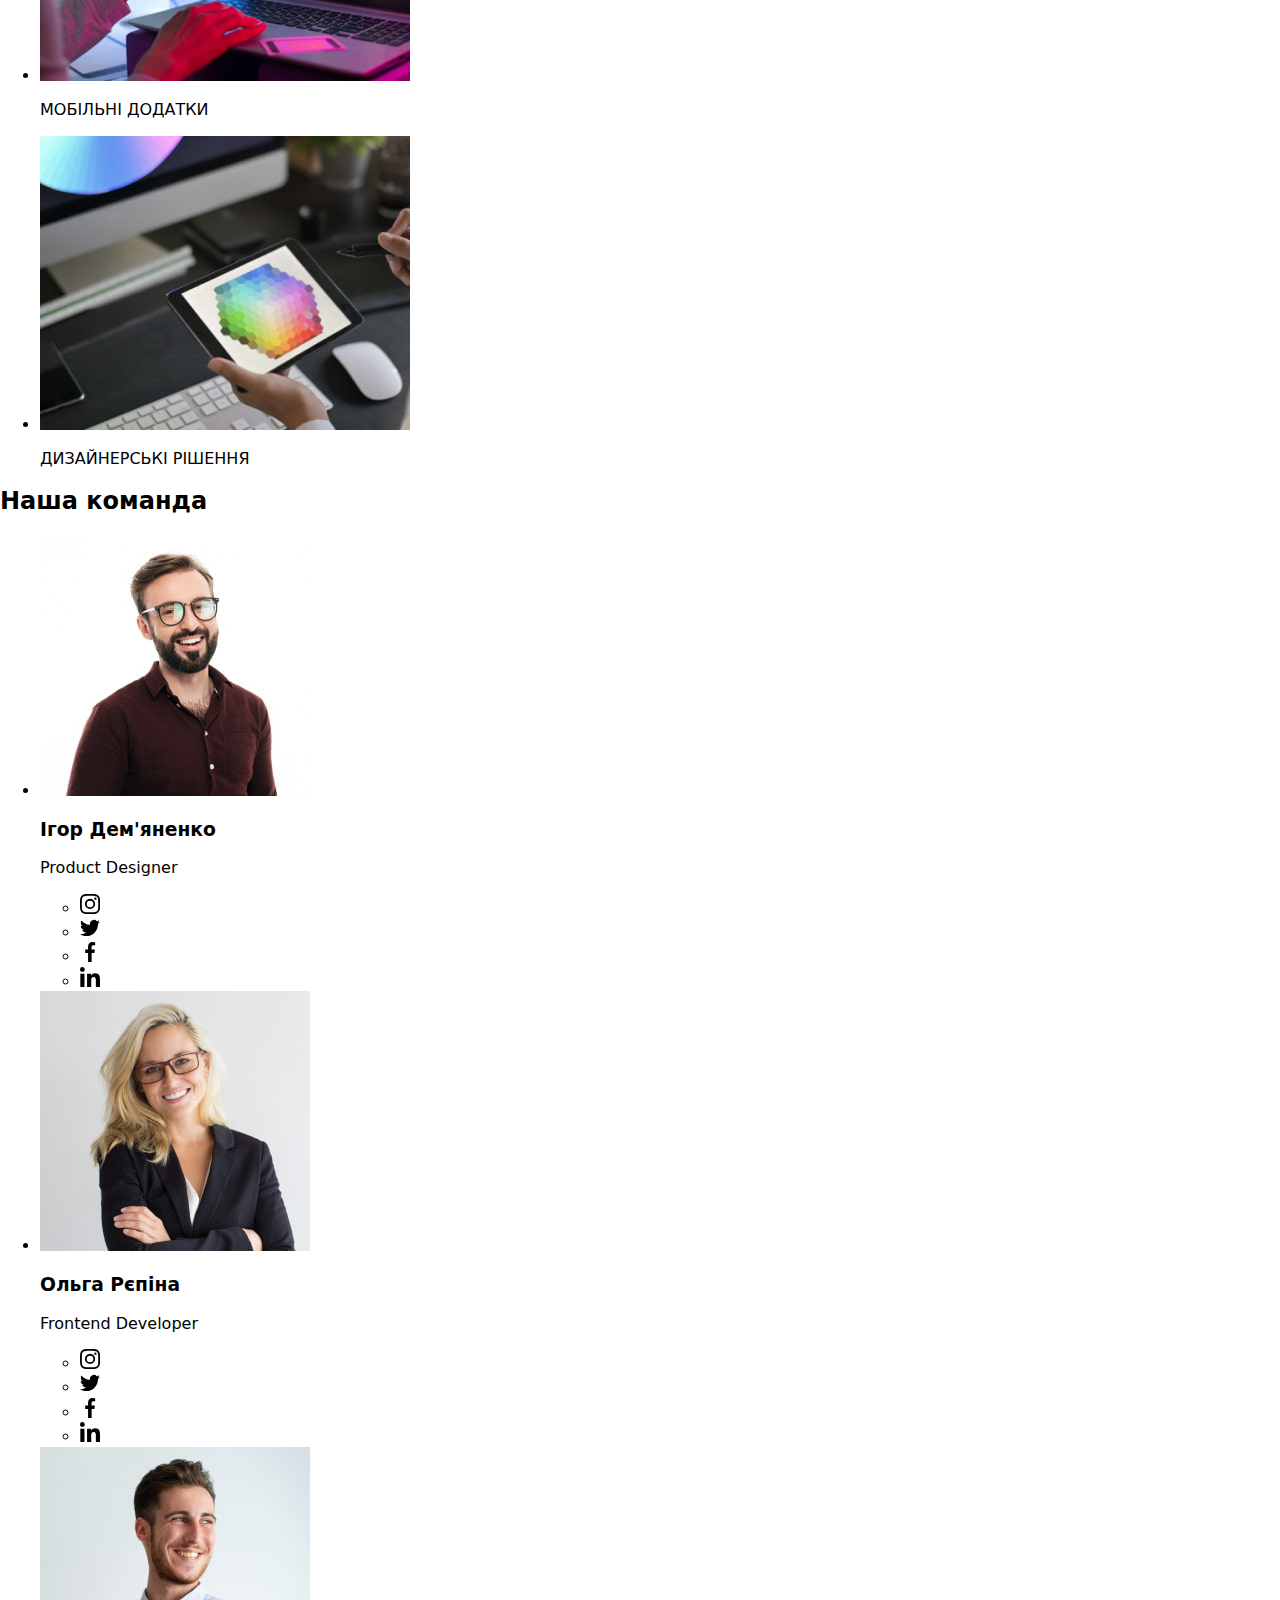
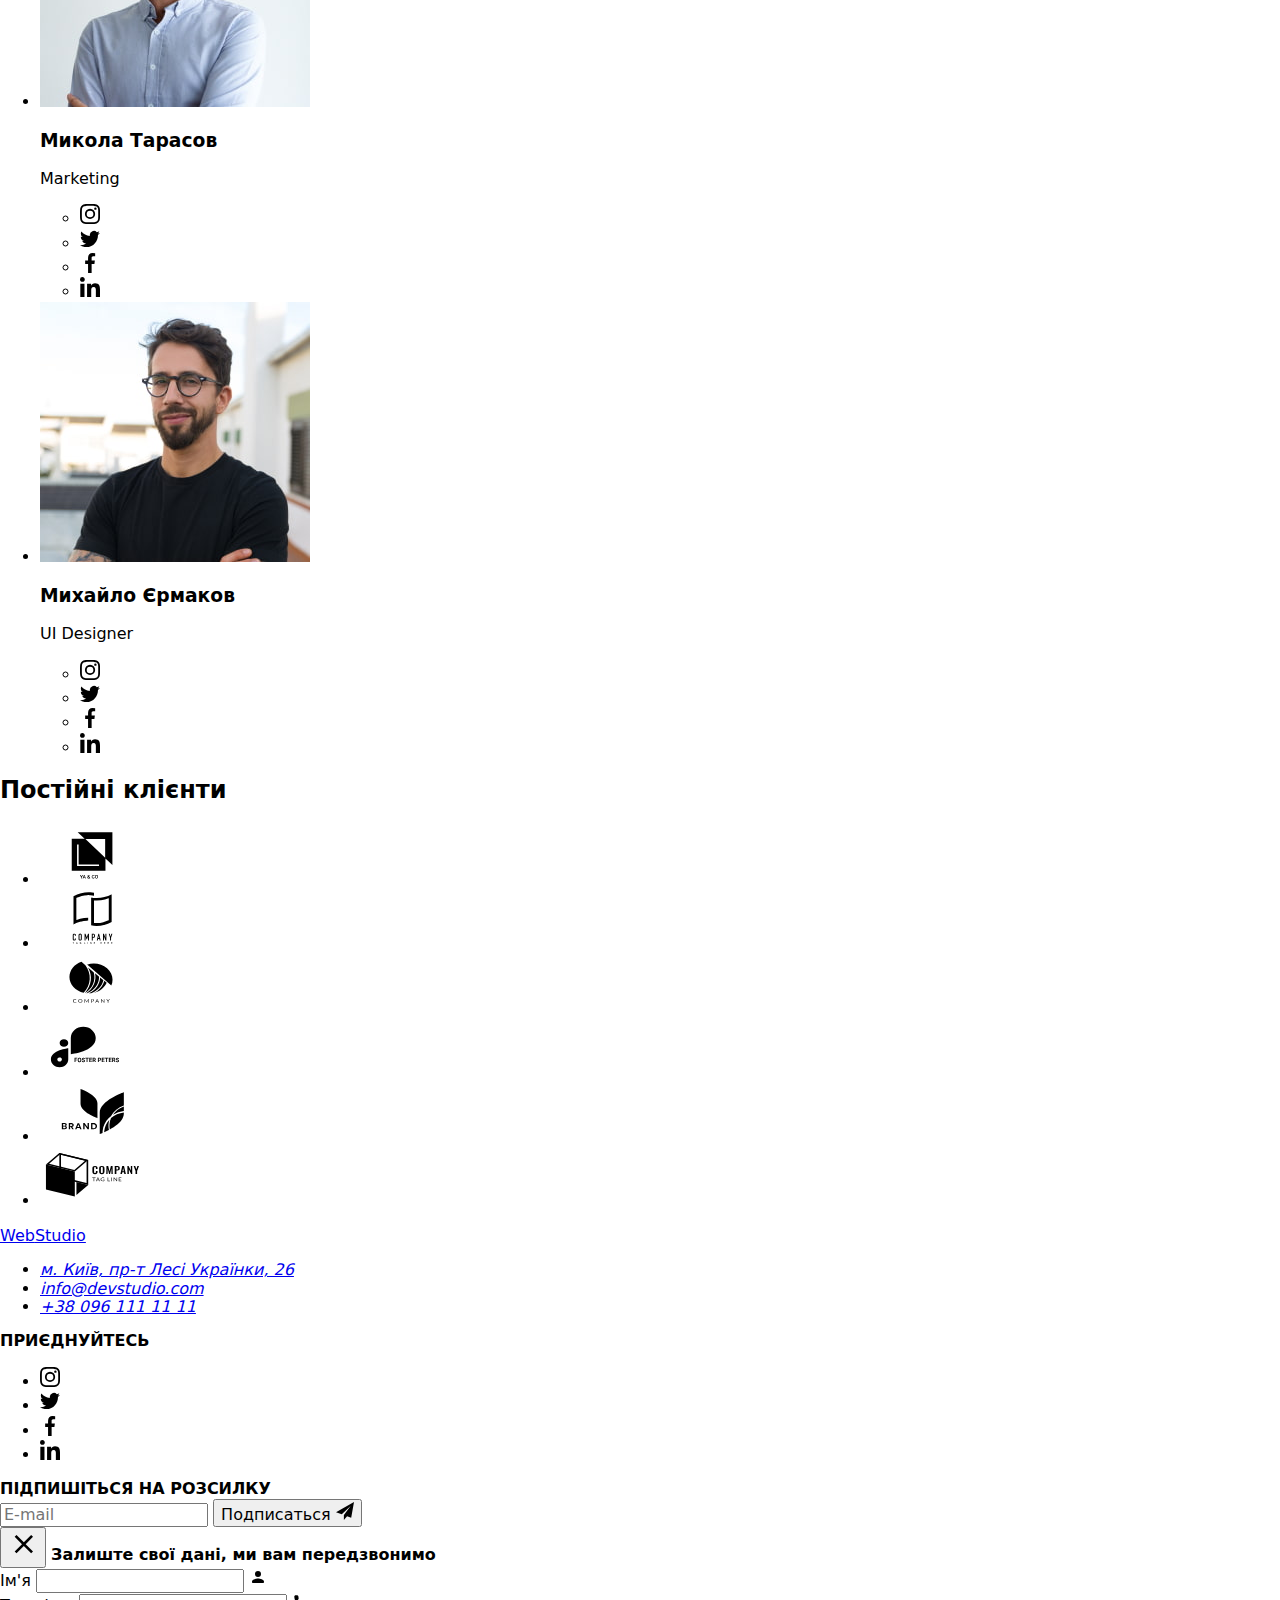
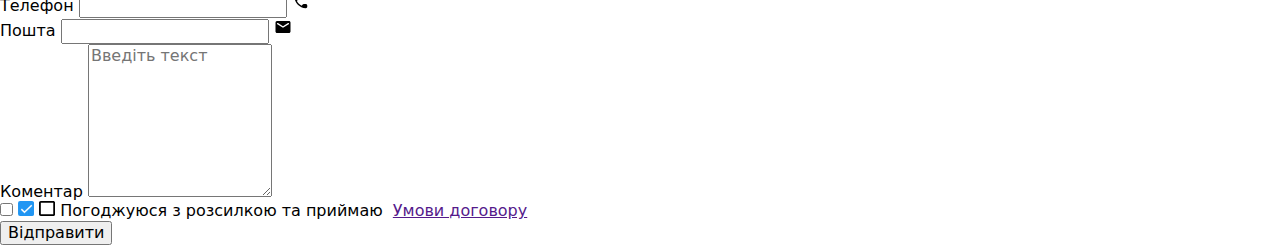
==== commit 20619eb5: "maybe_now" ====
--- a/index.html
+++ b/index.html
@@ -13,7 +13,7 @@
       rel="stylesheet"
       href="https://cdnjs.cloudflare.com/ajax/libs/modern-normalize/1.1.0/modern-normalize.min.css"
     />
-    <link rel="stylesheet" href="./css/main.min.css" />
+    <link rel="stylesheet" href="./dist/css/main.min.css" />
   </head>
 
   <body>
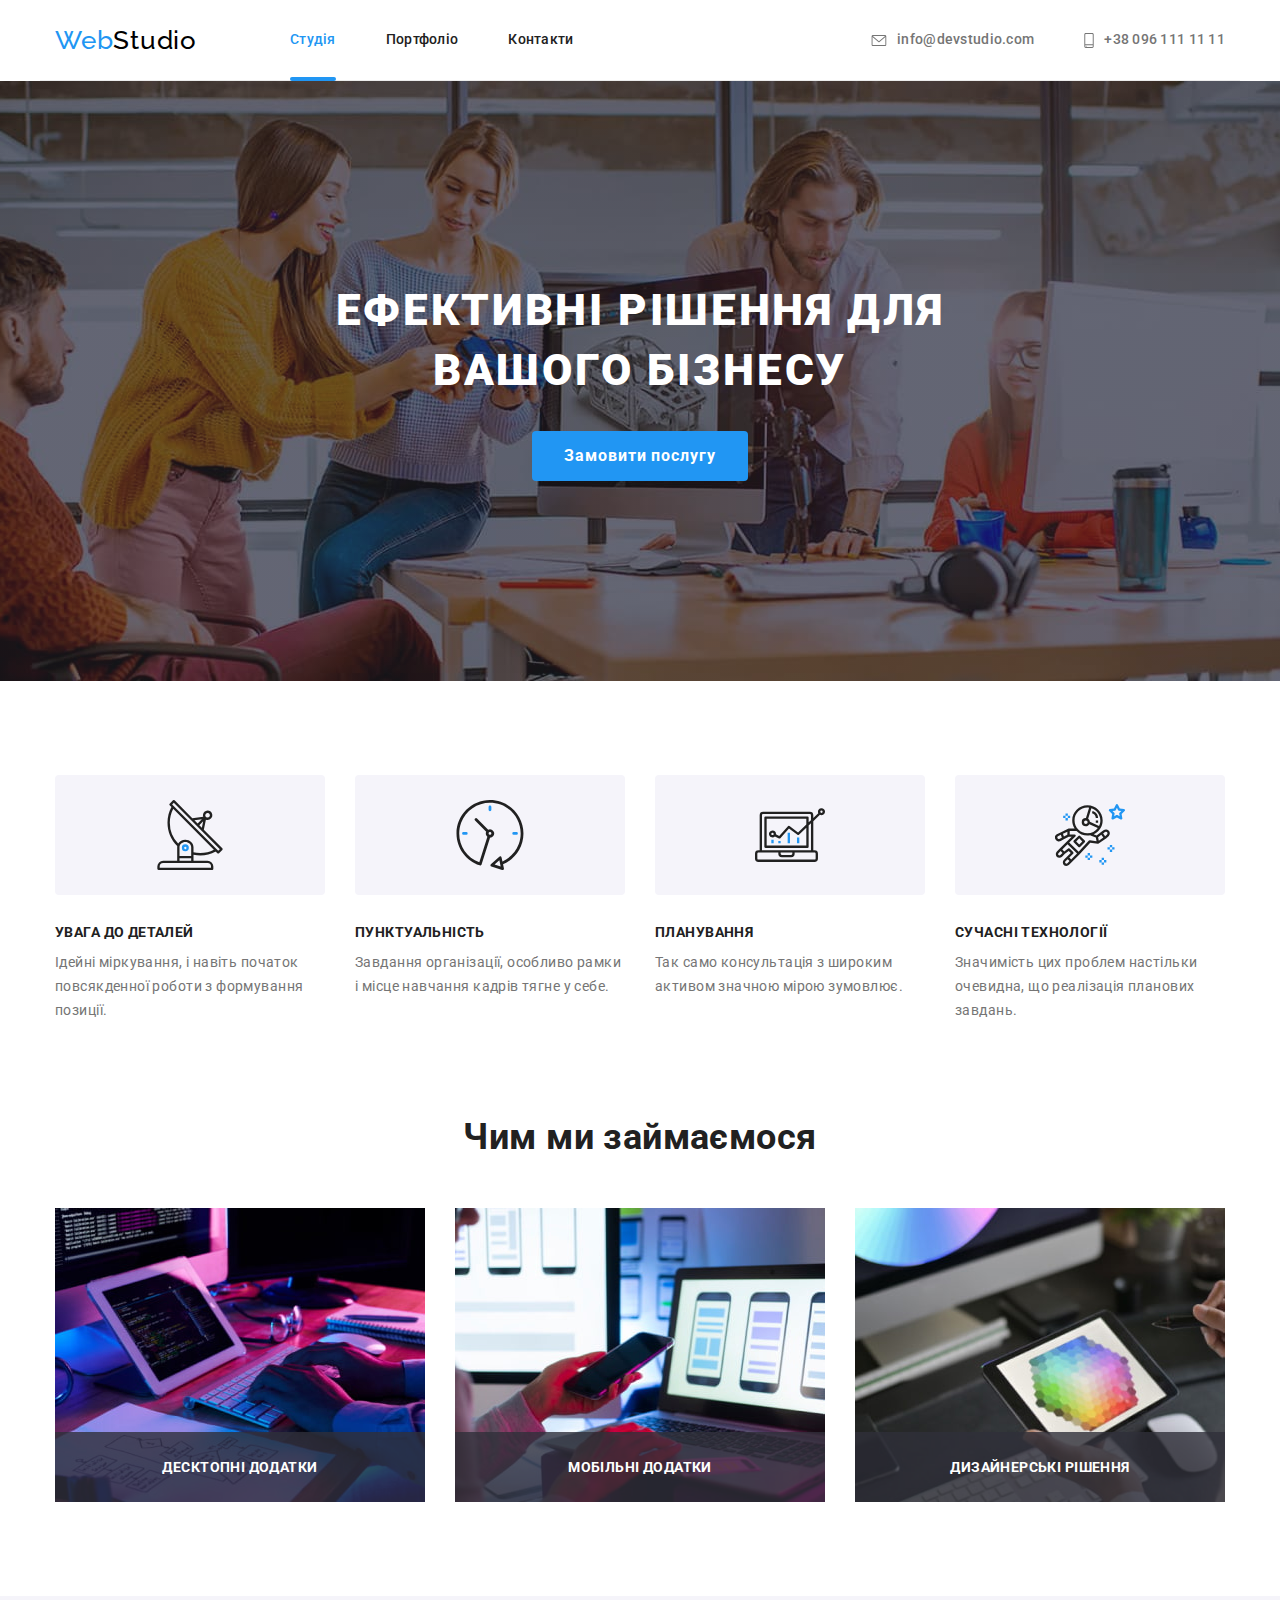
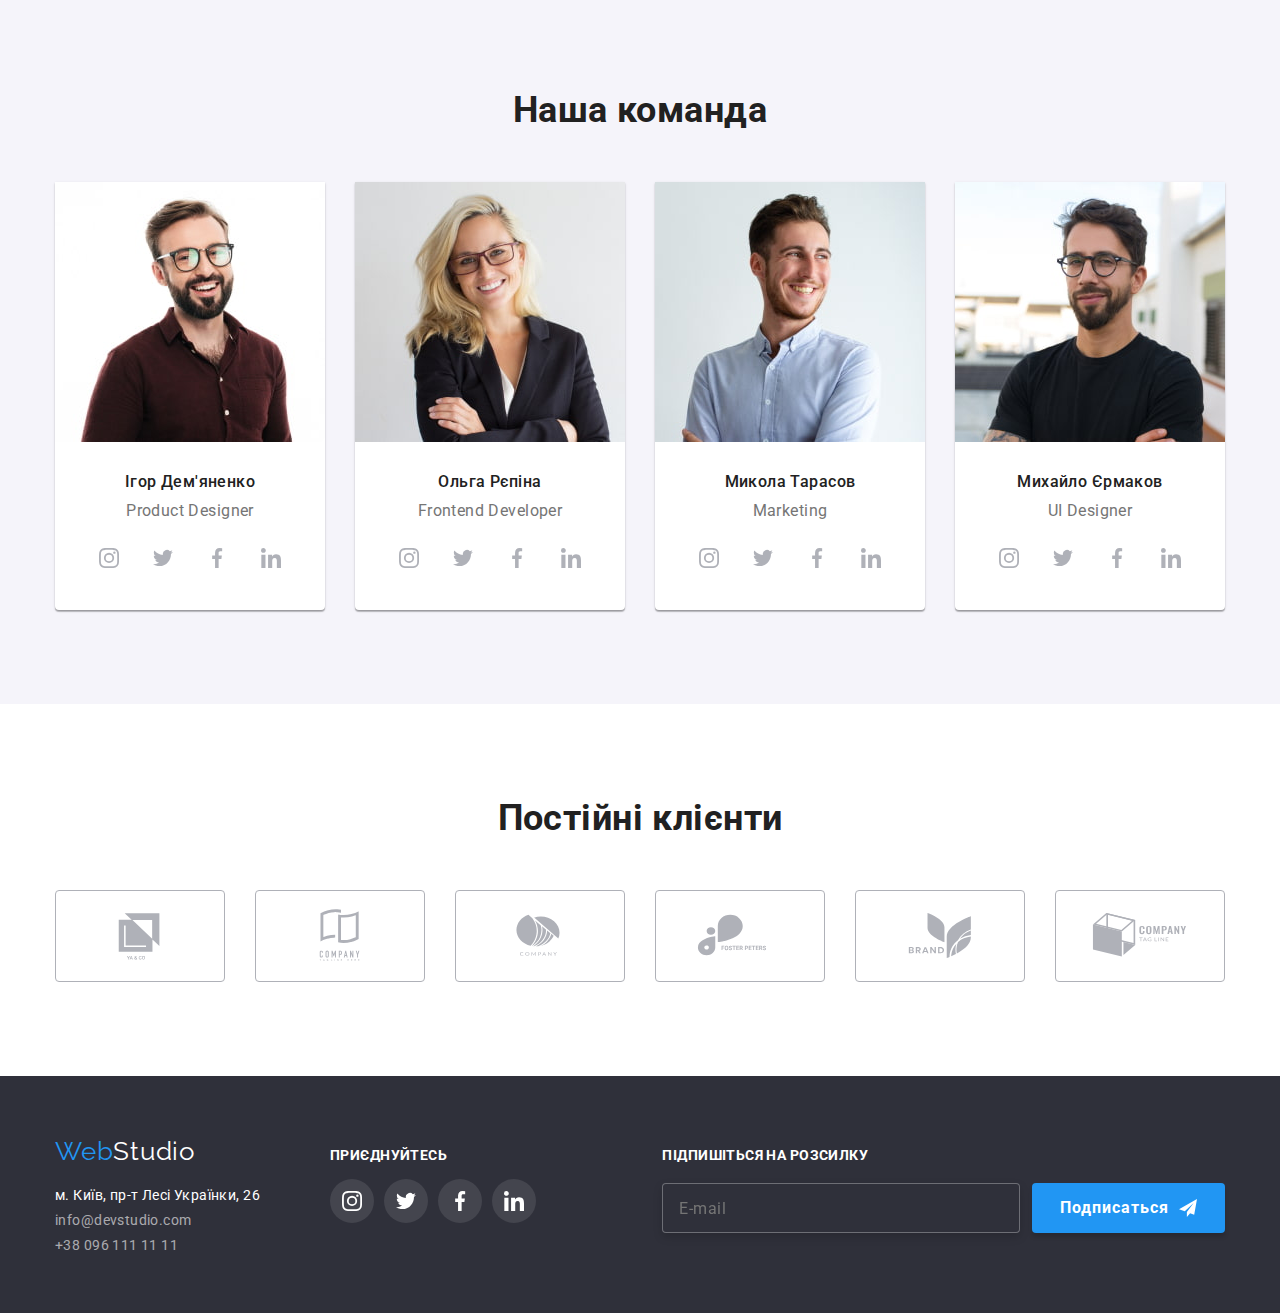
==== commit d58e86fc: "OK" ====
--- a/index.html
+++ b/index.html
@@ -13,7 +13,7 @@
       rel="stylesheet"
       href="https://cdnjs.cloudflare.com/ajax/libs/modern-normalize/1.1.0/modern-normalize.min.css"
     />
-    <link rel="stylesheet" href="./dist/css/main.min.css" />
+    <link rel="stylesheet" href="./css/main.min.css" />
   </head>
 
   <body>
--- a/css/main.min.css
+++ b/css/main.min.css
@@ -0,0 +1 @@
+body{background-color:#fff;color:#212121;font-family:Roboto,sans-serif;font-size:14px;letter-spacing:.03em}.container{margin-right:auto;margin-left:auto;width:1200px;padding-left:15px;padding-right:15px}.section{padding-top:94px;padding-bottom:94px;background-color:#fff}.section:nth-child(2){padding-bottom:0px}.section:nth-child(4){background-color:#f5f4fa}h1,h2,h3,h4,h5,h6{margin-top:0;margin-bottom:0}p{margin-top:0;margin-bottom:0}ul{margin:0;padding:0;list-style:none}img{display:block;max-width:100%;height:auto}.contacts-footer{color:rgba(255,255,255,.6);text-decoration:none;font-weight:normal;display:block;transition-property:color;transition-duration:250ms;transition-timing-function:cubic-bezier(0.4, 0, 0.2, 1)}.contacts-footer:hover,.contacts-footer:focus{color:#2196f3}.form-subscribe{display:flex;margin-left:auto;background-color:#2196f3;background-color:#2f303a}.form-subscribe__body{display:block}.form-title{font-weight:700;line-height:1.14;letter-spacing:.03em;color:#fff}.form-subscribe__content{margin-top:20px;display:flex}.form-subscribe__input{font-size:16px;line-height:20px;letter-spacing:.03em;background-color:#2f303a;border:1px solid rgba(255,255,255,.3);filter:drop-shadow(0px 4px 4px rgba(0, 0, 0, 0.15));color:#fff;border-radius:4px;width:358px;height:50px;padding-left:16px}.form-subscribe__button{background-color:#2196f3;font-family:Roboto,sans-serif;font-weight:700;font-size:16px;line-height:1.88;letter-spacing:.06em;color:#fff;box-shadow:0px 4px 4px rgba(0,0,0,.15);border-radius:4px;padding:10px 28px 10px 28px;cursor:pointer;display:flex;align-items:center;margin-left:12px;border:none}.form-subscribe__icon{margin-left:10px;fill:#fff}.footer{color:#fff;padding-top:60px;padding-bottom:60px;background-color:#2f303a}.container__footer{display:flex;align-items:baseline}.address{font-style:normal;margin-top:20px}.address__list{display:block;flex-wrap:wrap;padding:initial;margin-right:70px}.address__item{margin-bottom:9px;list-style:none}.address__item:last-child{margin-bottom:0}.makeit{font-weight:700;font-size:14px;line-height:1.14px;letter-spacing:.03em;color:#fff}.address__link{transition-property:color;transition-duration:250ms;transition-timing-function:cubic-bezier(0.4, 0, 0.2, 1);text-decoration:none;color:#fff}.address__link:hover,.address__link:focus{color:#2196f3}.nav__link{text-decoration:none;color:#212121}.nav__link:hover,.nav__link:focus{color:#2196f3}.nav__link--current{position:relative;color:#2196f3}.nav__link--current::after{content:"";position:absolute;background-color:#2196f3;border-radius:2px;width:100%;height:4px;bottom:-1px;left:0}header{border-bottom:1px solid #ececec}.site__header{display:flex;color:#757575;letter-spacing:.02em;font-weight:500;line-height:1.14;align-items:center}.site__nav{display:flex;align-items:center}.nav__menu{display:flex;margin-left:93px;gap:50px;transition-property:color;transition-duration:250ms;transition-timing-function:cubic-bezier(0.4, 0, 0.2, 1)}.nav__link{padding-top:32px;padding-bottom:32px;display:block}.contacts{display:flex;list-style:none;margin-left:auto}.contacts__item:last-child{margin-left:50px}.contacts__link{display:flex;color:#757575;letter-spacing:.02em;text-decoration:none;fill:currentColor;align-items:center;transition-property:color,fill;transition-duration:250ms;transition-timing-function:cubic-bezier(0.4, 0, 0.2, 1)}.contacts__link:hover,.contacts__link:focus{fill:#2196f3;color:#2196f3}.contacts__icon{margin-right:10px;padding-top:1px}.hidden{position:absolute;white-space:nowrap;width:0;height:0;overflow:hidden}.site__halflogo{color:#2196f3}.site__logo{color:#000;font-family:Raleway,sans-serif;font-size:26px;line-height:1.19;text-decoration:none;letter-spacing:.03em}.site__logo--white{color:#fff}.backdrop{position:fixed;top:0;bottom:0;width:100%;height:100%;background-color:rgba(0,0,0,.2);opacity:1;transition:opacity 250ms cubic-bezier(0.4, 0, 0.2, 1);transition:background-color 250ms cubic-bezier(0.4, 0, 0.2, 1)}.backdrop.is-hidden{pointer-events:none;opacity:0;transition:opacity 250ms cubic-bezier(0.4, 0, 0.2, 1)}.modal{position:absolute;top:50%;left:50%;transform:translate(-50%, -50%) scale(1);padding:40px 40px 40px 40px;background:#fff;box-shadow:0px 1px 3px rgba(0,0,0,.12),0px 1px 1px rgba(0,0,0,.14),0px 2px 1px rgba(0,0,0,.2);border-radius:4px;width:528px;background-color:#fff;transition:transform 250ms cubic-bezier(0.4, 0, 0.2, 1)}.modal__close-button{background-color:#fff;border:none;position:absolute;top:-7%;right:-9%}.modal__close-button:hover,.modal__close-button:focus{fill:#2196f3;transition:fill 250ms cubic-bezier(0.4, 0, 0.2, 1)}.modal__close-icon{background:#fff;border:1px solid rgba(0,0,0,.1);border-radius:50%;cursor:pointer;padding:5px}.backdrop.is-hidden .modal{transform:translate(-50%, -50%) scale(0.9);transition:transform 2500ms cubic-bezier(0.4, 0, 0.2, 1)}.modal__title{display:flex;justify-content:center;font-family:Roboto,sans-serif;font-weight:700;font-size:1.15;line-height:23px;letter-spacing:.03em;color:#212121;margin-bottom:12px;font-size:20px}.modal__form-field{display:block;position:relative}.modal__form{position:relative}.modal__form-input{width:100%;border:1px solid rgba(33,33,33,.2);border-radius:4px;height:40px;cursor:pointer;padding-left:42px}.modal__form-input:hover{border-color:#2196f3;transition:border-color 250ms cubic-bezier(0.4, 0, 0.2, 1)}.modal__form-input:focus~svg{fill:#2196f3;transition:fill 250ms cubic-bezier(0.4, 0, 0.2, 1)}.modal__form-textarea{width:100%;height:120px;resize:none;border:1px solid rgba(33,33,33,.2);border-radius:4px;margin-top:4px;margin-bottom:10px;padding-top:12px;padding-left:16px;cursor:pointer}.modal__form-textarea:hover,.modal__form-textarea:focus{border-color:#2196f3;transition:border-color 250ms cubic-bezier(0.4, 0, 0.2, 1)}.modal__checkbox-body{display:flex;justify-content:center;align-items:center;line-height:1.71;letter-spacing:.03em;color:#757575}.modal__form-input{margin-top:4px;margin-bottom:10px}.modal__contract-link{color:#2196f3}.modal__submit-button{font-family:Roboto,sans-serif;font-weight:700;font-size:16px;line-height:1.86;letter-spacing:.06em;color:#fff;background:#2196f3;box-shadow:0px 4px 4px rgba(0,0,0,.15);border-radius:4px;padding:10px 52px 10px 52px;border:none;margin-top:30px;cursor:pointer}.modal__submit-body{display:flex;justify-content:center}.modal__form-text{line-height:1.17;letter-spacing:.01em;color:#757575}.modal__form-input{position:relative}.modal__input-icon{position:absolute;top:45%;left:12px;pointer-events:none}.modal__form-field:hover .modal__input-icon{fill:#2196f3;transition:fill 250ms cubic-bezier(0.4, 0, 0.2, 1)}.modal__checkbox-input{-webkit-appearance:none;-moz-appearance:none;appearance:none;position:absolute}.modal__icon-agreement{margin-right:7px}.modal__checkbox-input:checked+.modal__icon-agreement{opacity:1;transition:opacity 250ms cubic-bezier(0.4, 0, 0.2, 1);border:.2px solid #fff;transition:border 250ms cubic-bezier(0.4, 0, 0.2, 1)}.modal__checkbox-input+.modal__icon-agreement{opacity:0;transition:opacity 250ms cubic-bezier(0.4, 0, 0.2, 1)}.modal__icon-border{position:absolute;margin-right:390px}.modal__checkbox-input:checked~.modal__icon-border{opacity:0;transition:opacity 250ms cubic-bezier(0.4, 0, 0.2, 1)}.teammates-cards{display:flex}.teammates-cards__item{margin-right:30px;background-color:#fff;box-shadow:0px 1px 3px rgba(0,0,0,.12),0px 1px 1px rgba(0,0,0,.14),0px 2px 1px rgba(0,0,0,.2);border-radius:0px 0px 4px 4px;text-align:center}.teammates-cards__item:last-child{margin-right:0}.teammates__name{color:#212121;font-weight:500;font-size:16px;line-height:1.19}.teammates__profession{color:#757575;font-size:16px;line-height:1.19;margin-top:10px}.teammates__body{padding-top:30px;padding-bottom:30px}.social-networks{display:flex;justify-content:center;gap:10px;padding-top:16px}.social-networks__item{width:44px}.social-networks__link{fill:#afb1b8;height:44px;width:100%;display:flex;justify-content:center;align-items:center;background-color:#2196f3;background:rgba(255,255,255,.1);border-radius:50%;transition-property:fill,border-radius,background-color;transition-duration:250ms;transition-timing-function:cubic-bezier(0.4, 0, 0.2, 1)}.social-networks__link:hover,.social-networks__link:focus{fill:#fff;background-color:#2196f3;border-radius:50%}.social-networks__link--white{fill:#fff}.advantage-cards{display:flex;padding:initial;gap:30px}.advantage-cards__item{width:270px;margin-right:30px;list-style:none;background-color:#fff;text-align:left;margin:0}.advantage{background-color:#f5f4fa;border-radius:4px;margin-bottom:30px;height:120px;display:flex;align-items:center;justify-content:center}.advantage__subtitle{color:#212121;font-weight:700;line-height:1.14;margin-bottom:10px;font-size:14px}.advantage__text{color:#757575;line-height:1.71}.clients{display:flex;gap:30px}.clients__link{display:block;border:1px solid #afb1b8;border-radius:4px;cursor:pointer;width:170px;height:92px;fill:#afb1b8;display:flex;align-items:center;justify-content:center;transition-property:fill,border-color;transition-duration:250ms;transition-timing-function:cubic-bezier(0.4, 0, 0.2, 1)}.clients__link:hover,.clients__link:focus{fill:#2196f3;border-color:#2196f3}.hero__page{padding-top:200px;padding-bottom:200px;text-align:center}.hero__title{color:#fff;letter-spacing:.06em;font-size:44px;line-height:1.36;font-weight:900;width:696px;margin-left:auto;margin-right:auto}.hero{height:600px;max-width:1600px;margin-left:auto;margin-right:auto;background-image:linear-gradient(to right, rgba(47, 48, 58, 0.4), rgba(47, 48, 58, 0.4)),url(/../images/main-background.jpg);background-size:cover;background-position:center;background-color:#c4c4c4}.hero__button{color:#fff;background-color:#2196f3;letter-spacing:.06em;font-weight:700;font-size:16px;line-height:1.88;cursor:pointer;border-radius:4px;padding:10px 32px;min-width:130px;border:0 solid rgba(0,0,0,0);margin-top:30px;transition-property:box-shadow,background-color;transition-duration:250ms;transition-timing-function:cubic-bezier(0.4, 0, 0.2, 1)}.portfolio-filter{display:flex;list-style:none;padding-left:0;margin-bottom:50px;gap:8px}.portfolio-filter__item:last-child{margin-right:298px}.portfolio-filter__item:first-child{margin-left:297px}.portfolio-filter__button{font-family:Roboto,sans-serif;color:#212121;background-color:#f5f4fa;font-weight:500;font-size:16px;line-height:1.63;cursor:pointer;border-radius:4px;padding:6px 22px;border:0 solid rgba(0,0,0,0);transition-property:box-shadow,color,background-color;transition-duration:250ms;transition-timing-function:cubic-bezier(0.4, 0, 0.2, 1)}.portfolio-filter__button:hover,.portfolio-filter__button:focus{box-shadow:0px 4px 4px rgba(0,0,0,.15);background-color:#2196f3;color:#fff;box-shadow:0px 3px 1px rgba(0,0,0,.1),0px 1px 2px rgba(0,0,0,.08),0px 2px 2px rgba(0,0,0,.12)}.project__overlay{position:relative;overflow:hidden}.project__overlay--active{position:absolute;display:flex;width:100%;height:100%;opacity:1;transition:opacity 250ms cubic-bezier(0.4, 0, 0.2, 1);background:rgba(33,150,243,.9)}.portfolio-project__item:hover .project__overlay--active,.portfolio-project__item:focus .project__overlay--active{top:100%;transform:translate(0%, -100%);transition:transform 250ms cubic-bezier(0.4, 0, 0.2, 1)}.project__overlay-text{color:#fff;font-size:18px;line-height:1.56;letter-spacing:.03em;display:flex;align-items:center;padding-left:24px;padding-right:24px}.portfolio{background-color:#fff}.portfolio-project{display:flex;flex-wrap:wrap;list-style:none;padding-left:0}.portfolio-project__item{width:calc((100% - 60px)/3);background-color:#fff;margin-right:30px;margin-bottom:30px}.portfolio-project__item:nth-child(3n){margin-right:0}.portfolio-project__item:nth-last-child(-n+3){margin-bottom:0}.project{display:block;text-decoration:none;transition-property:box-shadow;transition-duration:250ms;transition-timing-function:cubic-bezier(0.4, 0, 0.2, 1)}.project:hover{box-shadow:0px 1px 1px rgba(0,0,0,.12),0px 4px 4px rgba(0,0,0,.06),1px 4px 6px rgba(0,0,0,.16)}.project__title{color:#212121;font-size:18px;line-height:2;letter-spacing:.06em}.project__category{color:#757575;font-size:16px;line-height:1.88;margin-top:4px}.project__border{padding-top:20px;padding-bottom:20px;padding-left:24px;padding-right:24px;border-left:1px solid #eee;border-right:1px solid #eee;border-bottom:1px solid #eee}.specialization-cards{display:flex;padding:initial;list-style:none}.specialization-cards__item{margin-right:30px;background-color:#eee}.specialization-cards__item:last-child{margin-right:0}.section__title{text-align:center;font-size:36px;line-height:1.16;font-weight:700;margin-bottom:50px;color:#212121}.specialization{position:relative}.specialization::before{content:"";position:absolute;width:370px;height:70px;background:rgba(47,48,58,.8);opacity:1;bottom:0;transition:250ms opacity cubic-bezier(0.4, 0, 0.2, 1)}.specialization__text{position:absolute;font-style:normal;font-weight:700;line-height:1.14;letter-spacing:.03em;color:#fff;padding-bottom:27px;bottom:0px;transition:250ms opacity cubic-bezier(0.4, 0, 0.2, 1);opacity:1;width:100%;height:100%;display:flex;align-items:flex-end;justify-content:center}/*# sourceMappingURL=main.min.css.map */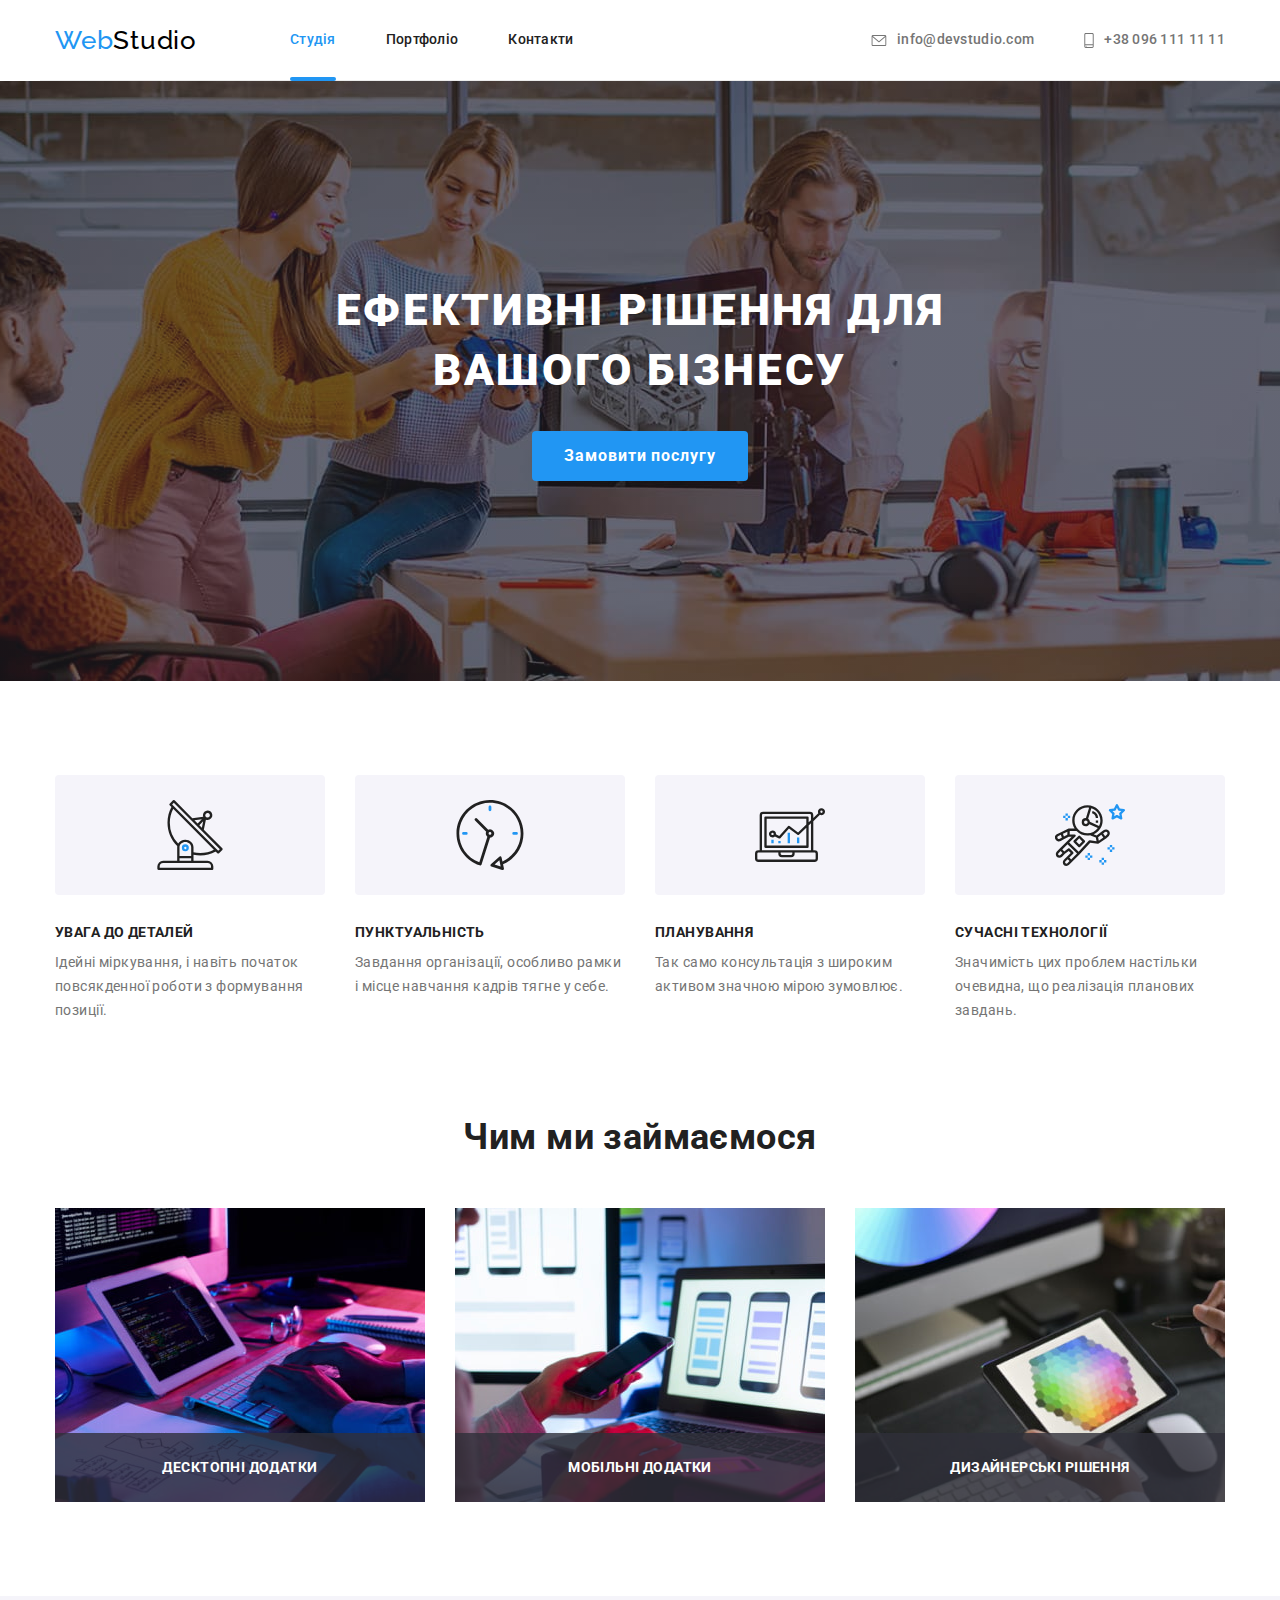
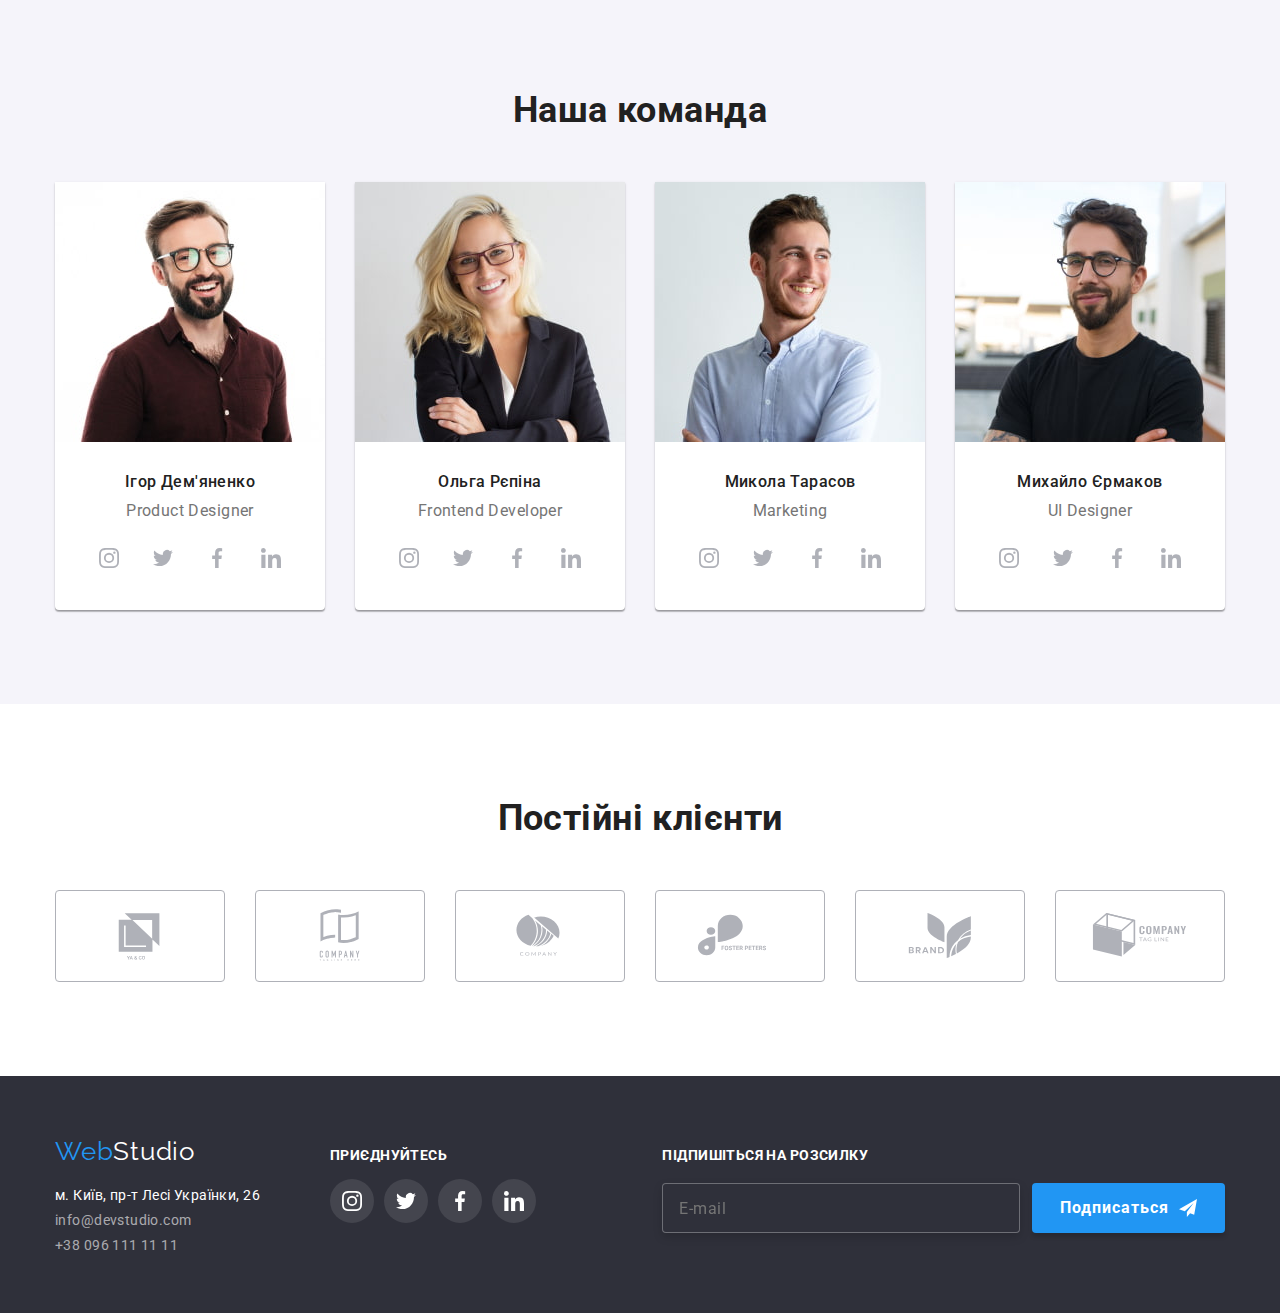
==== commit ca24d933: "correct" ====
--- a/index.html
+++ b/index.html
@@ -17,11 +17,11 @@
   </head>
 
   <body>
-    <header class="container">
-      <div class="site__header">
-        <nav class="site__nav">
-          <a lang="en" href="./index.html" class="site__logo">
-            <span class="site__halflogo">Web</span>Studio</a
+    <header class="header">
+      <div class="container nav">
+        <nav class="nav__body">
+          <a lang="en" href="./index.html" class="logo">
+            <span class="logo__part">Web</span>Studio</a
           >
           <ul class="nav__menu">
             <li>
@@ -52,19 +52,17 @@
       </div>
     </header>
     <main>
-      <div class="hero">
-        <section class="hero__page">
-          <h1 class="hero__title">ЕФЕКТИВНІ РІШЕННЯ ДЛЯ ВАШОГО БІЗНЕСУ</h1>
-          <button data-modal-open type="button" class="hero__button">Замовити послугу</button>
-        </section>
-      </div>
+      <section class="hero">
+        <h1 class="hero__title">ЕФЕКТИВНІ РІШЕННЯ ДЛЯ ВАШОГО БІЗНЕСУ</h1>
+        <button data-modal-open type="button" class="hero__button">Замовити послугу</button>
+      </section>
 
       <section class="section">
         <div class="container">
           <h2 class="hidden">Наші переваги</h2>
           <ul class="advantage-cards">
             <li class="advantage-cards__item">
-              <div class="advantage">
+              <div class="advantage-cards__container">
                 <svg width="70" height="70">
                   <use href="./images/icons.svg#icon-antenna-1"></use>
                 </svg>
@@ -75,7 +73,7 @@
               </p>
             </li>
             <li class="advantage-cards__item">
-              <div class="advantage">
+              <div class="advantage-cards__container">
                 <svg width="70" height="70">
                   <use href="./images/icons.svg#icon-clock-1"></use>
                 </svg>
@@ -86,7 +84,7 @@
               </p>
             </li>
             <li class="advantage-cards__item">
-              <div class="advantage">
+              <div class="advantage-cards__container">
                 <svg width="70" height="70">
                   <use href="./images/icons.svg#icon-diagram"></use>
                 </svg>
@@ -97,7 +95,7 @@
               </p>
             </li>
             <li class="advantage-cards__item">
-              <div class="advantage">
+              <div class="advantage-cards__container">
                 <svg width="70" height="70">
                   <use href="./images/icons.svg#icon-astronaut-1"></use>
                 </svg>
@@ -116,21 +114,21 @@
           <h2 class="section__title">Чим ми займаємося</h2>
           <ul class="specialization-cards">
             <li class="specialization-cards__item">
-              <div class="specialization">
-                <img src="./images/1.jpg" alt="Створення вашого сайту" width="370" height="294" />
-                <p class="specialization__text">ДЕСКТОПНІ ДОДАТКИ</p>
+              <img src="./images/1.jpg" alt="Створення вашого сайту" width="370" height="294" />
+              <div class="specialization-cards__container">
+                <p class="specialization-cards__text">ДЕСКТОПНІ ДОДАТКИ</p>
               </div>
             </li>
             <li class="specialization-cards__item">
-              <div class="specialization">
-                <img src="./images/2.jpg" alt="Розробка макету" width="370" height="294" />
-                <p class="specialization__text">МОБІЛЬНІ ДОДАТКИ</p>
+              <img src="./images/2.jpg" alt="Розробка макету" width="370" height="294" />
+              <div class="specialization-cards__container">
+                <p class="specialization-cards__text">МОБІЛЬНІ ДОДАТКИ</p>
               </div>
             </li>
             <li class="specialization-cards__item">
-              <div class="specialization">
-                <img src="./images/3.jpg" alt="Робота над дизайном" width="370" height="294" />
-                <p class="specialization__text">ДИЗАЙНЕРСЬКІ РІШЕННЯ</p>
+              <img src="./images/3.jpg" alt="Робота над дизайном" width="370" height="294" />
+              <div class="specialization-cards__container">
+                <p class="specialization-cards__text">ДИЗАЙНЕРСЬКІ РІШЕННЯ</p>
               </div>
             </li>
           </ul>
@@ -140,10 +138,10 @@
       <section class="section">
         <div class="container">
           <h2 class="section__title">Наша команда</h2>
-          <ul class="teammates-cards">
-            <li class="teammates-cards__item">
+          <ul class="teammates">
+            <li class="teammates__item">
               <img src="./images/4.jpg" alt="Наш продуктовий дизайнер" width="270" height="260" />
-              <div class="teammates__body">
+              <div class="teammates__container">
                 <h3 class="teammates__name">Ігор Дем'яненко</h3>
                 <p lang="en" class="teammates__profession">Product Designer</p>
                 <ul class="social-networks">
@@ -178,9 +176,9 @@
                 </ul>
               </div>
             </li>
-            <li class="teammates-cards__item">
+            <li class="teammates__item">
               <img src="./images/5.jpg" alt="Наш фронтенд розробник" width="270" height="260" />
-              <div class="teammates__body">
+              <div class="teammates__container">
                 <h3 class="teammates__name">Ольга Рєпіна</h3>
                 <p lang="en" class="teammates__profession">Frontend Developer</p>
                 <ul class="social-networks">
@@ -215,9 +213,9 @@
                 </ul>
               </div>
             </li>
-            <li class="teammates-cards__item">
+            <li class="teammates__item">
               <img src="./images/6.jpg" alt="Наш маркетолог" width="270" height="260" />
-              <div class="teammates__body">
+              <div class="teammates__container">
                 <h3 class="teammates__name">Микола Тарасов</h3>
                 <p lang="en" class="teammates__profession">Marketing</p>
                 <ul class="social-networks">
@@ -252,9 +250,9 @@
                 </ul>
               </div>
             </li>
-            <li class="teammates-cards__item">
+            <li class="teammates__item">
               <img src="./images/7.jpg" alt="Наш ЮІ дизайнер" width="270" height="260" />
-              <div class="teammates__body">
+              <div class="teammates__container">
                 <h3 class="teammates__name">Михайло Єрмаков</h3>
                 <p lang="en" class="teammates__profession">UI Designer</p>
                 <ul class="social-networks">
@@ -345,10 +343,10 @@
     </main>
 
     <footer class="footer">
-      <div class="container container__footer">
+      <div class="container footer__container">
         <div>
-          <a lang="en" href="./index.html" class="site__logo site__logo--white">
-            <span class="site__halflogo">Web</span>Studio</a
+          <a lang="en" href="./index.html" class="logo logo--white">
+            <span class="logo__part">Web</span>Studio</a
           >
           <address class="address">
             <ul class="address__list">
@@ -373,7 +371,7 @@
           </address>
         </div>
         <div>
-          <b class="makeit">ПРИЄДНУЙТЕСЬ</b>
+          <strong class="makeit">ПРИЄДНУЙТЕСЬ</strong>
           <ul class="social-networks">
             <li class="social-networks__item">
               <a href="" class="social-networks__link social-networks__link--white">
@@ -407,7 +405,7 @@
         </div>
         <div class="form-subscribe">
           <form class="form-subscribe__body">
-            <b class="makeit">ПІДПИШІТЬСЯ НА РОЗСИЛКУ</b>
+            <strong class="makeit">ПІДПИШІТЬСЯ НА РОЗСИЛКУ</strong>
             <div class="form-subscribe__content">
               <label for="mail"></label>
               <input
@@ -436,7 +434,7 @@
               <use href="./images/icons.svg#icon-close-black-18dp-2-1"></use>
             </svg>
           </button>
-          <b class="modal__title">Залиште свої дані, ми вам передзвонимо</b>
+          <strong class="modal__title">Залиште свої дані, ми вам передзвонимо</strong>
           <div class="modal__form-field">
             <label class="modal__form-text" for="name">Ім'я</label>
             <input class="modal__form-input" type="text" name="name" id="name" />
--- a/css/main.min.css
+++ b/css/main.min.css
@@ -1 +1 @@
-body{background-color:#fff;color:#212121;font-family:Roboto,sans-serif;font-size:14px;letter-spacing:.03em}.container{margin-right:auto;margin-left:auto;width:1200px;padding-left:15px;padding-right:15px}.section{padding-top:94px;padding-bottom:94px;background-color:#fff}.section:nth-child(2){padding-bottom:0px}.section:nth-child(4){background-color:#f5f4fa}h1,h2,h3,h4,h5,h6{margin-top:0;margin-bottom:0}p{margin-top:0;margin-bottom:0}ul{margin:0;padding:0;list-style:none}img{display:block;max-width:100%;height:auto}.contacts-footer{color:rgba(255,255,255,.6);text-decoration:none;font-weight:normal;display:block;transition-property:color;transition-duration:250ms;transition-timing-function:cubic-bezier(0.4, 0, 0.2, 1)}.contacts-footer:hover,.contacts-footer:focus{color:#2196f3}.form-subscribe{display:flex;margin-left:auto;background-color:#2196f3;background-color:#2f303a}.form-subscribe__body{display:block}.form-title{font-weight:700;line-height:1.14;letter-spacing:.03em;color:#fff}.form-subscribe__content{margin-top:20px;display:flex}.form-subscribe__input{font-size:16px;line-height:20px;letter-spacing:.03em;background-color:#2f303a;border:1px solid rgba(255,255,255,.3);filter:drop-shadow(0px 4px 4px rgba(0, 0, 0, 0.15));color:#fff;border-radius:4px;width:358px;height:50px;padding-left:16px}.form-subscribe__button{background-color:#2196f3;font-family:Roboto,sans-serif;font-weight:700;font-size:16px;line-height:1.88;letter-spacing:.06em;color:#fff;box-shadow:0px 4px 4px rgba(0,0,0,.15);border-radius:4px;padding:10px 28px 10px 28px;cursor:pointer;display:flex;align-items:center;margin-left:12px;border:none}.form-subscribe__icon{margin-left:10px;fill:#fff}.footer{color:#fff;padding-top:60px;padding-bottom:60px;background-color:#2f303a}.container__footer{display:flex;align-items:baseline}.address{font-style:normal;margin-top:20px}.address__list{display:block;flex-wrap:wrap;padding:initial;margin-right:70px}.address__item{margin-bottom:9px;list-style:none}.address__item:last-child{margin-bottom:0}.makeit{font-weight:700;font-size:14px;line-height:1.14px;letter-spacing:.03em;color:#fff}.address__link{transition-property:color;transition-duration:250ms;transition-timing-function:cubic-bezier(0.4, 0, 0.2, 1);text-decoration:none;color:#fff}.address__link:hover,.address__link:focus{color:#2196f3}.nav__link{text-decoration:none;color:#212121}.nav__link:hover,.nav__link:focus{color:#2196f3}.nav__link--current{position:relative;color:#2196f3}.nav__link--current::after{content:"";position:absolute;background-color:#2196f3;border-radius:2px;width:100%;height:4px;bottom:-1px;left:0}header{border-bottom:1px solid #ececec}.site__header{display:flex;color:#757575;letter-spacing:.02em;font-weight:500;line-height:1.14;align-items:center}.site__nav{display:flex;align-items:center}.nav__menu{display:flex;margin-left:93px;gap:50px;transition-property:color;transition-duration:250ms;transition-timing-function:cubic-bezier(0.4, 0, 0.2, 1)}.nav__link{padding-top:32px;padding-bottom:32px;display:block}.contacts{display:flex;list-style:none;margin-left:auto}.contacts__item:last-child{margin-left:50px}.contacts__link{display:flex;color:#757575;letter-spacing:.02em;text-decoration:none;fill:currentColor;align-items:center;transition-property:color,fill;transition-duration:250ms;transition-timing-function:cubic-bezier(0.4, 0, 0.2, 1)}.contacts__link:hover,.contacts__link:focus{fill:#2196f3;color:#2196f3}.contacts__icon{margin-right:10px;padding-top:1px}.hidden{position:absolute;white-space:nowrap;width:0;height:0;overflow:hidden}.site__halflogo{color:#2196f3}.site__logo{color:#000;font-family:Raleway,sans-serif;font-size:26px;line-height:1.19;text-decoration:none;letter-spacing:.03em}.site__logo--white{color:#fff}.backdrop{position:fixed;top:0;bottom:0;width:100%;height:100%;background-color:rgba(0,0,0,.2);opacity:1;transition:opacity 250ms cubic-bezier(0.4, 0, 0.2, 1);transition:background-color 250ms cubic-bezier(0.4, 0, 0.2, 1)}.backdrop.is-hidden{pointer-events:none;opacity:0;transition:opacity 250ms cubic-bezier(0.4, 0, 0.2, 1)}.modal{position:absolute;top:50%;left:50%;transform:translate(-50%, -50%) scale(1);padding:40px 40px 40px 40px;background:#fff;box-shadow:0px 1px 3px rgba(0,0,0,.12),0px 1px 1px rgba(0,0,0,.14),0px 2px 1px rgba(0,0,0,.2);border-radius:4px;width:528px;background-color:#fff;transition:transform 250ms cubic-bezier(0.4, 0, 0.2, 1)}.modal__close-button{background-color:#fff;border:none;position:absolute;top:-7%;right:-9%}.modal__close-button:hover,.modal__close-button:focus{fill:#2196f3;transition:fill 250ms cubic-bezier(0.4, 0, 0.2, 1)}.modal__close-icon{background:#fff;border:1px solid rgba(0,0,0,.1);border-radius:50%;cursor:pointer;padding:5px}.backdrop.is-hidden .modal{transform:translate(-50%, -50%) scale(0.9);transition:transform 2500ms cubic-bezier(0.4, 0, 0.2, 1)}.modal__title{display:flex;justify-content:center;font-family:Roboto,sans-serif;font-weight:700;font-size:1.15;line-height:23px;letter-spacing:.03em;color:#212121;margin-bottom:12px;font-size:20px}.modal__form-field{display:block;position:relative}.modal__form{position:relative}.modal__form-input{width:100%;border:1px solid rgba(33,33,33,.2);border-radius:4px;height:40px;cursor:pointer;padding-left:42px}.modal__form-input:hover{border-color:#2196f3;transition:border-color 250ms cubic-bezier(0.4, 0, 0.2, 1)}.modal__form-input:focus~svg{fill:#2196f3;transition:fill 250ms cubic-bezier(0.4, 0, 0.2, 1)}.modal__form-textarea{width:100%;height:120px;resize:none;border:1px solid rgba(33,33,33,.2);border-radius:4px;margin-top:4px;margin-bottom:10px;padding-top:12px;padding-left:16px;cursor:pointer}.modal__form-textarea:hover,.modal__form-textarea:focus{border-color:#2196f3;transition:border-color 250ms cubic-bezier(0.4, 0, 0.2, 1)}.modal__checkbox-body{display:flex;justify-content:center;align-items:center;line-height:1.71;letter-spacing:.03em;color:#757575}.modal__form-input{margin-top:4px;margin-bottom:10px}.modal__contract-link{color:#2196f3}.modal__submit-button{font-family:Roboto,sans-serif;font-weight:700;font-size:16px;line-height:1.86;letter-spacing:.06em;color:#fff;background:#2196f3;box-shadow:0px 4px 4px rgba(0,0,0,.15);border-radius:4px;padding:10px 52px 10px 52px;border:none;margin-top:30px;cursor:pointer}.modal__submit-body{display:flex;justify-content:center}.modal__form-text{line-height:1.17;letter-spacing:.01em;color:#757575}.modal__form-input{position:relative}.modal__input-icon{position:absolute;top:45%;left:12px;pointer-events:none}.modal__form-field:hover .modal__input-icon{fill:#2196f3;transition:fill 250ms cubic-bezier(0.4, 0, 0.2, 1)}.modal__checkbox-input{-webkit-appearance:none;-moz-appearance:none;appearance:none;position:absolute}.modal__icon-agreement{margin-right:7px}.modal__checkbox-input:checked+.modal__icon-agreement{opacity:1;transition:opacity 250ms cubic-bezier(0.4, 0, 0.2, 1);border:.2px solid #fff;transition:border 250ms cubic-bezier(0.4, 0, 0.2, 1)}.modal__checkbox-input+.modal__icon-agreement{opacity:0;transition:opacity 250ms cubic-bezier(0.4, 0, 0.2, 1)}.modal__icon-border{position:absolute;margin-right:390px}.modal__checkbox-input:checked~.modal__icon-border{opacity:0;transition:opacity 250ms cubic-bezier(0.4, 0, 0.2, 1)}.teammates-cards{display:flex}.teammates-cards__item{margin-right:30px;background-color:#fff;box-shadow:0px 1px 3px rgba(0,0,0,.12),0px 1px 1px rgba(0,0,0,.14),0px 2px 1px rgba(0,0,0,.2);border-radius:0px 0px 4px 4px;text-align:center}.teammates-cards__item:last-child{margin-right:0}.teammates__name{color:#212121;font-weight:500;font-size:16px;line-height:1.19}.teammates__profession{color:#757575;font-size:16px;line-height:1.19;margin-top:10px}.teammates__body{padding-top:30px;padding-bottom:30px}.social-networks{display:flex;justify-content:center;gap:10px;padding-top:16px}.social-networks__item{width:44px}.social-networks__link{fill:#afb1b8;height:44px;width:100%;display:flex;justify-content:center;align-items:center;background-color:#2196f3;background:rgba(255,255,255,.1);border-radius:50%;transition-property:fill,border-radius,background-color;transition-duration:250ms;transition-timing-function:cubic-bezier(0.4, 0, 0.2, 1)}.social-networks__link:hover,.social-networks__link:focus{fill:#fff;background-color:#2196f3;border-radius:50%}.social-networks__link--white{fill:#fff}.advantage-cards{display:flex;padding:initial;gap:30px}.advantage-cards__item{width:270px;margin-right:30px;list-style:none;background-color:#fff;text-align:left;margin:0}.advantage{background-color:#f5f4fa;border-radius:4px;margin-bottom:30px;height:120px;display:flex;align-items:center;justify-content:center}.advantage__subtitle{color:#212121;font-weight:700;line-height:1.14;margin-bottom:10px;font-size:14px}.advantage__text{color:#757575;line-height:1.71}.clients{display:flex;gap:30px}.clients__link{display:block;border:1px solid #afb1b8;border-radius:4px;cursor:pointer;width:170px;height:92px;fill:#afb1b8;display:flex;align-items:center;justify-content:center;transition-property:fill,border-color;transition-duration:250ms;transition-timing-function:cubic-bezier(0.4, 0, 0.2, 1)}.clients__link:hover,.clients__link:focus{fill:#2196f3;border-color:#2196f3}.hero__page{padding-top:200px;padding-bottom:200px;text-align:center}.hero__title{color:#fff;letter-spacing:.06em;font-size:44px;line-height:1.36;font-weight:900;width:696px;margin-left:auto;margin-right:auto}.hero{height:600px;max-width:1600px;margin-left:auto;margin-right:auto;background-image:linear-gradient(to right, rgba(47, 48, 58, 0.4), rgba(47, 48, 58, 0.4)),url(/../images/main-background.jpg);background-size:cover;background-position:center;background-color:#c4c4c4}.hero__button{color:#fff;background-color:#2196f3;letter-spacing:.06em;font-weight:700;font-size:16px;line-height:1.88;cursor:pointer;border-radius:4px;padding:10px 32px;min-width:130px;border:0 solid rgba(0,0,0,0);margin-top:30px;transition-property:box-shadow,background-color;transition-duration:250ms;transition-timing-function:cubic-bezier(0.4, 0, 0.2, 1)}.portfolio-filter{display:flex;list-style:none;padding-left:0;margin-bottom:50px;gap:8px}.portfolio-filter__item:last-child{margin-right:298px}.portfolio-filter__item:first-child{margin-left:297px}.portfolio-filter__button{font-family:Roboto,sans-serif;color:#212121;background-color:#f5f4fa;font-weight:500;font-size:16px;line-height:1.63;cursor:pointer;border-radius:4px;padding:6px 22px;border:0 solid rgba(0,0,0,0);transition-property:box-shadow,color,background-color;transition-duration:250ms;transition-timing-function:cubic-bezier(0.4, 0, 0.2, 1)}.portfolio-filter__button:hover,.portfolio-filter__button:focus{box-shadow:0px 4px 4px rgba(0,0,0,.15);background-color:#2196f3;color:#fff;box-shadow:0px 3px 1px rgba(0,0,0,.1),0px 1px 2px rgba(0,0,0,.08),0px 2px 2px rgba(0,0,0,.12)}.project__overlay{position:relative;overflow:hidden}.project__overlay--active{position:absolute;display:flex;width:100%;height:100%;opacity:1;transition:opacity 250ms cubic-bezier(0.4, 0, 0.2, 1);background:rgba(33,150,243,.9)}.portfolio-project__item:hover .project__overlay--active,.portfolio-project__item:focus .project__overlay--active{top:100%;transform:translate(0%, -100%);transition:transform 250ms cubic-bezier(0.4, 0, 0.2, 1)}.project__overlay-text{color:#fff;font-size:18px;line-height:1.56;letter-spacing:.03em;display:flex;align-items:center;padding-left:24px;padding-right:24px}.portfolio{background-color:#fff}.portfolio-project{display:flex;flex-wrap:wrap;list-style:none;padding-left:0}.portfolio-project__item{width:calc((100% - 60px)/3);background-color:#fff;margin-right:30px;margin-bottom:30px}.portfolio-project__item:nth-child(3n){margin-right:0}.portfolio-project__item:nth-last-child(-n+3){margin-bottom:0}.project{display:block;text-decoration:none;transition-property:box-shadow;transition-duration:250ms;transition-timing-function:cubic-bezier(0.4, 0, 0.2, 1)}.project:hover{box-shadow:0px 1px 1px rgba(0,0,0,.12),0px 4px 4px rgba(0,0,0,.06),1px 4px 6px rgba(0,0,0,.16)}.project__title{color:#212121;font-size:18px;line-height:2;letter-spacing:.06em}.project__category{color:#757575;font-size:16px;line-height:1.88;margin-top:4px}.project__border{padding-top:20px;padding-bottom:20px;padding-left:24px;padding-right:24px;border-left:1px solid #eee;border-right:1px solid #eee;border-bottom:1px solid #eee}.specialization-cards{display:flex;padding:initial;list-style:none}.specialization-cards__item{margin-right:30px;background-color:#eee}.specialization-cards__item:last-child{margin-right:0}.section__title{text-align:center;font-size:36px;line-height:1.16;font-weight:700;margin-bottom:50px;color:#212121}.specialization{position:relative}.specialization::before{content:"";position:absolute;width:370px;height:70px;background:rgba(47,48,58,.8);opacity:1;bottom:0;transition:250ms opacity cubic-bezier(0.4, 0, 0.2, 1)}.specialization__text{position:absolute;font-style:normal;font-weight:700;line-height:1.14;letter-spacing:.03em;color:#fff;padding-bottom:27px;bottom:0px;transition:250ms opacity cubic-bezier(0.4, 0, 0.2, 1);opacity:1;width:100%;height:100%;display:flex;align-items:flex-end;justify-content:center}/*# sourceMappingURL=main.min.css.map */+body{background-color:#fff;color:#212121;font-family:Roboto,sans-serif;font-size:14px;letter-spacing:.03em}.container{margin-right:auto;margin-left:auto;width:1200px;padding-left:15px;padding-right:15px}.section{padding-top:94px;padding-bottom:94px;background-color:#fff}.section:nth-child(2){padding-bottom:0px}.section:nth-child(4){background-color:#f5f4fa}h1,h2,h3,h4,h5,h6{margin-top:0;margin-bottom:0}p{margin-top:0;margin-bottom:0}ul{margin:0;padding:0;list-style:none}img{display:block;max-width:100%;height:auto}.contacts-footer{color:rgba(255,255,255,.6);text-decoration:none;font-weight:normal;display:block;transition-property:color;transition-duration:250ms;transition-timing-function:cubic-bezier(0.4, 0, 0.2, 1)}.contacts-footer:hover,.contacts-footer:focus{color:#2196f3}.form-subscribe{display:flex;margin-left:auto}.form-subscribe__body{display:block}.form-title{font-weight:700;line-height:1.14;letter-spacing:.03em;color:#fff}.form-subscribe__content{margin-top:20px;display:flex}.form-subscribe__input{font-size:16px;line-height:20px;letter-spacing:.03em;background-color:#2f303a;border:1px solid rgba(255,255,255,.3);filter:drop-shadow(0px 4px 4px rgba(0, 0, 0, 0.15));color:#fff;border-radius:4px;width:358px;height:50px;padding-left:16px}.form-subscribe__button{background-color:#2196f3;font-family:Roboto,sans-serif;font-weight:700;font-size:16px;line-height:1.88;letter-spacing:.06em;color:#fff;box-shadow:0px 4px 4px rgba(0,0,0,.15);border-radius:4px;padding:10px 28px 10px 28px;cursor:pointer;display:flex;align-items:center;margin-left:12px;border:none}.form-subscribe__icon{margin-left:10px;fill:#fff}.footer{color:#fff;padding-top:60px;padding-bottom:60px;background-color:#2f303a}.footer__container{display:flex;align-items:baseline;gap:70px}.address{font-style:normal;margin-top:20px}.address__list{display:block;flex-wrap:wrap;padding:initial}.address__item{margin-bottom:9px;list-style:none}.address__item:last-child{margin-bottom:0}.makeit{font-weight:700;font-size:14px;line-height:1.14px;letter-spacing:.03em;color:#fff}.address__link{transition-property:color;transition-duration:250ms;transition-timing-function:cubic-bezier(0.4, 0, 0.2, 1);text-decoration:none;color:#fff}.address__link:hover,.address__link:focus{color:#2196f3}.nav__link{text-decoration:none;color:#212121}.nav__link:hover,.nav__link:focus{color:#2196f3;transition:color 250ms cubic-bezier(0.4, 0, 0.2, 1)}.nav__link--current{position:relative;color:#2196f3}.nav__link--current::after{content:"";position:absolute;background-color:#2196f3;border-radius:2px;width:100%;height:4px;bottom:-1px;left:0}.nav{display:flex;color:#757575;letter-spacing:.02em;font-weight:500;line-height:1.14;align-items:center;border-bottom:1px solid #ececec}.nav__body{display:flex;align-items:center}.nav__menu{display:flex;margin-left:93px;gap:50px;transition-property:color;transition-duration:250ms;transition-timing-function:cubic-bezier(0.4, 0, 0.2, 1)}.nav__link{padding-top:32px;padding-bottom:32px;display:block}.contacts{display:flex;list-style:none;margin-left:auto}.contacts__item:last-child{margin-left:50px}.contacts__link{display:flex;color:#757575;letter-spacing:.02em;text-decoration:none;fill:currentColor;align-items:center;transition-property:color,fill;transition-duration:250ms;transition-timing-function:cubic-bezier(0.4, 0, 0.2, 1)}.contacts__link:hover,.contacts__link:focus{fill:#2196f3;color:#2196f3}.contacts__icon{margin-right:10px;padding-top:1px}.hidden{position:absolute;white-space:nowrap;width:0;height:0;overflow:hidden}.logo__part{color:#2196f3}.logo{color:#000;font-family:Raleway,sans-serif;font-size:26px;line-height:1.19;text-decoration:none;letter-spacing:.03em}.logo--white{color:#fff}.backdrop{position:fixed;top:0;bottom:0;width:100%;height:100%;background-color:rgba(0,0,0,.2);opacity:1;transition:opacity 250ms cubic-bezier(0.4, 0, 0.2, 1);transition:background-color 250ms cubic-bezier(0.4, 0, 0.2, 1)}.backdrop.is-hidden{pointer-events:none;opacity:0;transition:opacity 250ms cubic-bezier(0.4, 0, 0.2, 1)}.modal{position:absolute;top:50%;left:50%;transform:translate(-50%, -50%) scale(1);padding:40px 40px 40px 40px;background:#fff;box-shadow:0px 1px 3px rgba(0,0,0,.12),0px 1px 1px rgba(0,0,0,.14),0px 2px 1px rgba(0,0,0,.2);border-radius:4px;width:528px;background-color:#fff;transition:transform 250ms cubic-bezier(0.4, 0, 0.2, 1)}.modal__close-button{background-color:#fff;border:none;position:absolute;top:-7%;right:-9%}.modal__close-button:hover,.modal__close-button:focus{fill:#2196f3;transition:fill 250ms cubic-bezier(0.4, 0, 0.2, 1)}.modal__close-icon{background:#fff;border:1px solid rgba(0,0,0,.1);border-radius:50%;cursor:pointer;padding:5px}.backdrop.is-hidden .modal{transform:translate(-50%, -50%) scale(0.9);transition:transform 2500ms cubic-bezier(0.4, 0, 0.2, 1)}.modal__title{display:flex;justify-content:center;font-family:Roboto,sans-serif;font-weight:700;font-size:1.15;line-height:23px;letter-spacing:.03em;color:#212121;margin-bottom:12px;font-size:20px}.modal__form-field{display:block;position:relative}.modal__form{position:relative}.modal__form-input{width:100%;border:1px solid rgba(33,33,33,.2);border-radius:4px;height:40px;cursor:pointer;padding-left:42px}.modal__form-input:hover{border-color:#2196f3;transition:border-color 250ms cubic-bezier(0.4, 0, 0.2, 1)}.modal__form-input:focus~svg{fill:#2196f3;transition:fill 250ms cubic-bezier(0.4, 0, 0.2, 1)}.modal__form-textarea{width:100%;height:120px;resize:none;border:1px solid rgba(33,33,33,.2);border-radius:4px;margin-top:4px;margin-bottom:10px;padding-top:12px;padding-left:16px;cursor:pointer}.modal__form-textarea:hover,.modal__form-textarea:focus{border-color:#2196f3;transition:border-color 250ms cubic-bezier(0.4, 0, 0.2, 1)}.modal__checkbox-body{display:flex;justify-content:center;align-items:center;line-height:1.71;letter-spacing:.03em;color:#757575}.modal__form-input{margin-top:4px;margin-bottom:10px}.modal__contract-link{color:#2196f3}.modal__submit-button{font-family:Roboto,sans-serif;font-weight:700;font-size:16px;line-height:1.86;letter-spacing:.06em;color:#fff;background:#2196f3;box-shadow:0px 4px 4px rgba(0,0,0,.15);border-radius:4px;padding:10px 52px 10px 52px;border:none;margin-top:30px;cursor:pointer}.modal__submit-body{display:flex;justify-content:center}.modal__form-text{line-height:1.17;letter-spacing:.01em;color:#757575}.modal__form-input{position:relative}.modal__input-icon{position:absolute;top:45%;left:12px;pointer-events:none}.modal__form-field:hover .modal__input-icon{fill:#2196f3;transition:fill 250ms cubic-bezier(0.4, 0, 0.2, 1)}.modal__checkbox-input{-webkit-appearance:none;-moz-appearance:none;appearance:none;position:absolute}.modal__icon-agreement{margin-right:7px}.modal__checkbox-input:checked+.modal__icon-agreement{opacity:1;transition:opacity 250ms cubic-bezier(0.4, 0, 0.2, 1);border:.2px solid #fff;transition:border 250ms cubic-bezier(0.4, 0, 0.2, 1)}.modal__checkbox-input+.modal__icon-agreement{opacity:0;transition:opacity 250ms cubic-bezier(0.4, 0, 0.2, 1)}.modal__icon-border{position:absolute;margin-right:390px}.modal__checkbox-input:checked~.modal__icon-border{opacity:0;transition:opacity 250ms cubic-bezier(0.4, 0, 0.2, 1)}.teammates{display:flex}.teammates__item{margin-right:30px;background-color:#fff;box-shadow:0px 1px 3px rgba(0,0,0,.12),0px 1px 1px rgba(0,0,0,.14),0px 2px 1px rgba(0,0,0,.2);border-radius:0px 0px 4px 4px;text-align:center}.teammates__item:last-child{margin-right:0}.teammates__name{color:#212121;font-weight:500;font-size:16px;line-height:1.19}.teammates__profession{color:#757575;font-size:16px;line-height:1.19;margin-top:10px}.teammates__container{padding-top:30px;padding-bottom:30px}.social-networks{display:flex;justify-content:center;gap:10px;padding-top:16px}.social-networks__item{width:44px}.social-networks__link{fill:#afb1b8;height:44px;width:100%;display:flex;justify-content:center;align-items:center;background-color:#2196f3;background:rgba(255,255,255,.1);border-radius:50%;transition-property:fill,border-radius,background-color;transition-duration:250ms;transition-timing-function:cubic-bezier(0.4, 0, 0.2, 1)}.social-networks__link:hover,.social-networks__link:focus{fill:#fff;background-color:#2196f3;border-radius:50%}.social-networks__link--white{fill:#fff}.advantage-cards{display:flex;padding:initial;gap:30px}.advantage-cards__item{width:270px;margin-right:30px;list-style:none;background-color:#fff;text-align:left;margin:0}.advantage-cards__container{background-color:#f5f4fa;border-radius:4px;margin-bottom:30px;height:120px;display:flex;align-items:center;justify-content:center}.advantage__subtitle{color:#212121;font-weight:700;line-height:1.14;margin-bottom:10px;font-size:14px}.advantage__text{color:#757575;line-height:1.71}.clients{display:flex;gap:30px}.clients__link{display:block;border:1px solid #afb1b8;border-radius:4px;cursor:pointer;width:170px;height:92px;fill:#afb1b8;display:flex;align-items:center;justify-content:center;transition-property:fill,border-color;transition-duration:250ms;transition-timing-function:cubic-bezier(0.4, 0, 0.2, 1)}.clients__link:hover,.clients__link:focus{fill:#2196f3;border-color:#2196f3}.hero__title{color:#fff;letter-spacing:.06em;font-size:44px;line-height:1.36;font-weight:900;width:696px;margin-left:auto;margin-right:auto}.hero{height:600px;max-width:1600px;margin-left:auto;margin-right:auto;background-image:linear-gradient(to right, rgba(47, 48, 58, 0.4), rgba(47, 48, 58, 0.4)),url(../images/main-background.jpg);background-size:cover;background-position:center;background-color:#c4c4c4;padding-top:200px;padding-bottom:200px;text-align:center}.hero__button{color:#fff;background-color:#2196f3;letter-spacing:.06em;font-weight:700;font-size:16px;line-height:1.88;cursor:pointer;border-radius:4px;padding:10px 32px;min-width:130px;border:0 solid rgba(0,0,0,0);margin-top:30px;transition-property:box-shadow,background-color;transition-duration:250ms;transition-timing-function:cubic-bezier(0.4, 0, 0.2, 1)}.portfolio-filter{display:flex;list-style:none;padding-left:0;margin-bottom:50px;gap:8px}.portfolio-filter__item:last-child{margin-right:298px}.portfolio-filter__item:first-child{margin-left:297px}.portfolio-filter__button{font-family:Roboto,sans-serif;color:#212121;background-color:#f5f4fa;font-weight:500;font-size:16px;line-height:1.63;cursor:pointer;border-radius:4px;padding:6px 22px;border:0 solid rgba(0,0,0,0);transition-property:box-shadow,color,background-color;transition-duration:250ms;transition-timing-function:cubic-bezier(0.4, 0, 0.2, 1)}.portfolio-filter__button:hover,.portfolio-filter__button:focus{box-shadow:0px 4px 4px rgba(0,0,0,.15);background-color:#2196f3;color:#fff;box-shadow:0px 3px 1px rgba(0,0,0,.1),0px 1px 2px rgba(0,0,0,.08),0px 2px 2px rgba(0,0,0,.12)}.project__overlay{position:relative;overflow:hidden}.project__overlay-container{position:absolute;display:flex;width:100%;height:100%;opacity:1;transition:opacity 250ms cubic-bezier(0.4, 0, 0.2, 1);background:rgba(33,150,243,.9)}.project:hover .project__overlay-container,.project:focus .project__overlay-container{top:100%;transform:translate(0%, -100%);transition:transform 250ms cubic-bezier(0.4, 0, 0.2, 1)}.project__overlay-text{color:#fff;font-size:18px;line-height:1.56;letter-spacing:.03em;display:flex;align-items:center;padding-left:24px;padding-right:24px}.portfolio{background-color:#fff}.portfolio-project{display:flex;flex-wrap:wrap;list-style:none;padding-left:0}.portfolio-project__item{width:calc((100% - 60px)/3);background-color:#fff;margin-right:30px;margin-bottom:30px}.portfolio-project__item:nth-child(3n){margin-right:0}.portfolio-project__item:nth-last-child(-n+3){margin-bottom:0}.project{display:block;text-decoration:none;transition-property:box-shadow;transition-duration:250ms;transition-timing-function:cubic-bezier(0.4, 0, 0.2, 1)}.project:hover,.project:focus{box-shadow:0px 1px 1px rgba(0,0,0,.12),0px 4px 4px rgba(0,0,0,.06),1px 4px 6px rgba(0,0,0,.16);transition:box-shadow 250ms cubic-bezier(0.4, 0, 0.2, 1)}.project__title{color:#212121;font-size:18px;line-height:2;letter-spacing:.06em}.project__category{color:#757575;font-size:16px;line-height:1.88;margin-top:4px}.project__border{padding-top:20px;padding-bottom:20px;padding-left:24px;padding-right:24px;border-left:1px solid #eee;border-right:1px solid #eee;border-bottom:1px solid #eee}.specialization-cards{display:flex}.specialization-cards__item{position:relative;margin-right:30px}.specialization-cards__item:last-child{margin-right:0}.section__title{text-align:center;font-size:36px;line-height:1.16;font-weight:700;margin-bottom:50px}.specialization-cards__container{position:absolute;bottom:0;width:100%;background:rgba(47,48,58,.8);padding:27px 0}.specialization-cards__text{font-weight:700;line-height:1.14;letter-spacing:.03em;color:#fff;text-align:center}/*# sourceMappingURL=main.min.css.map */